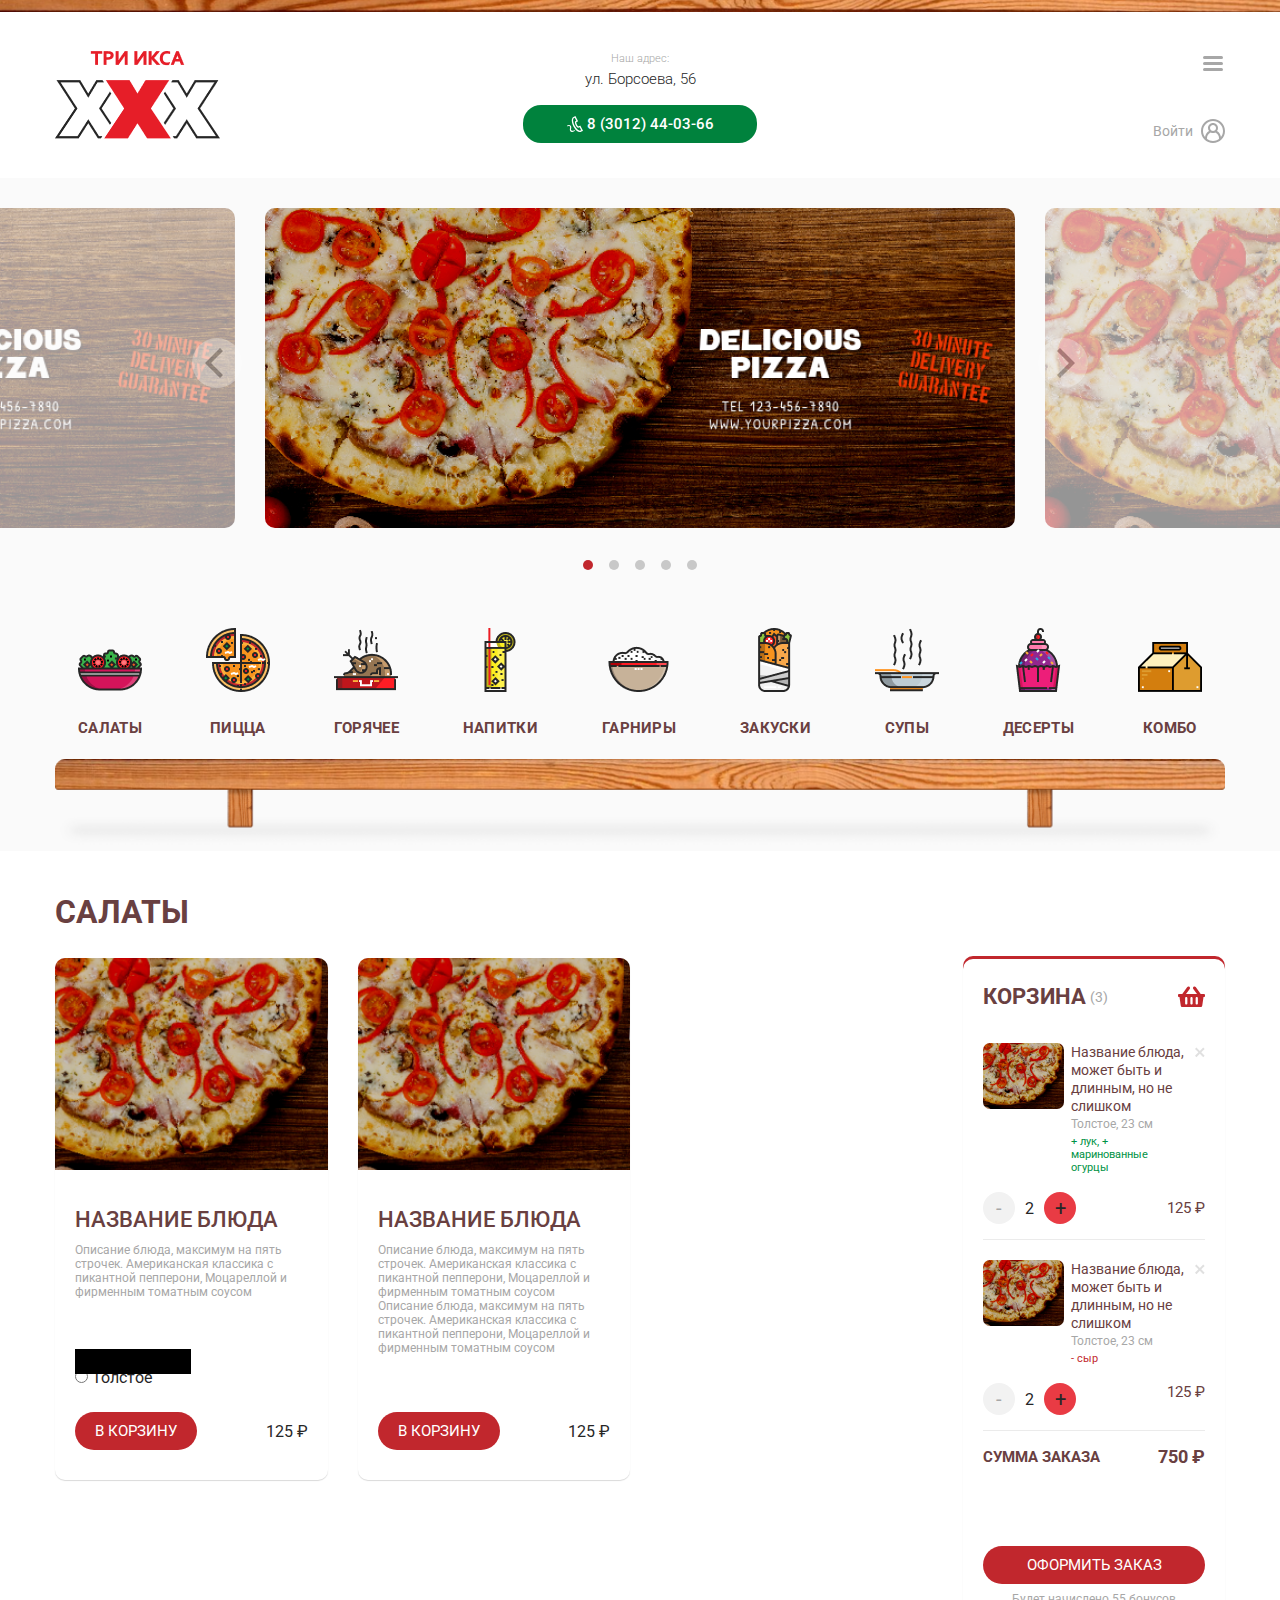
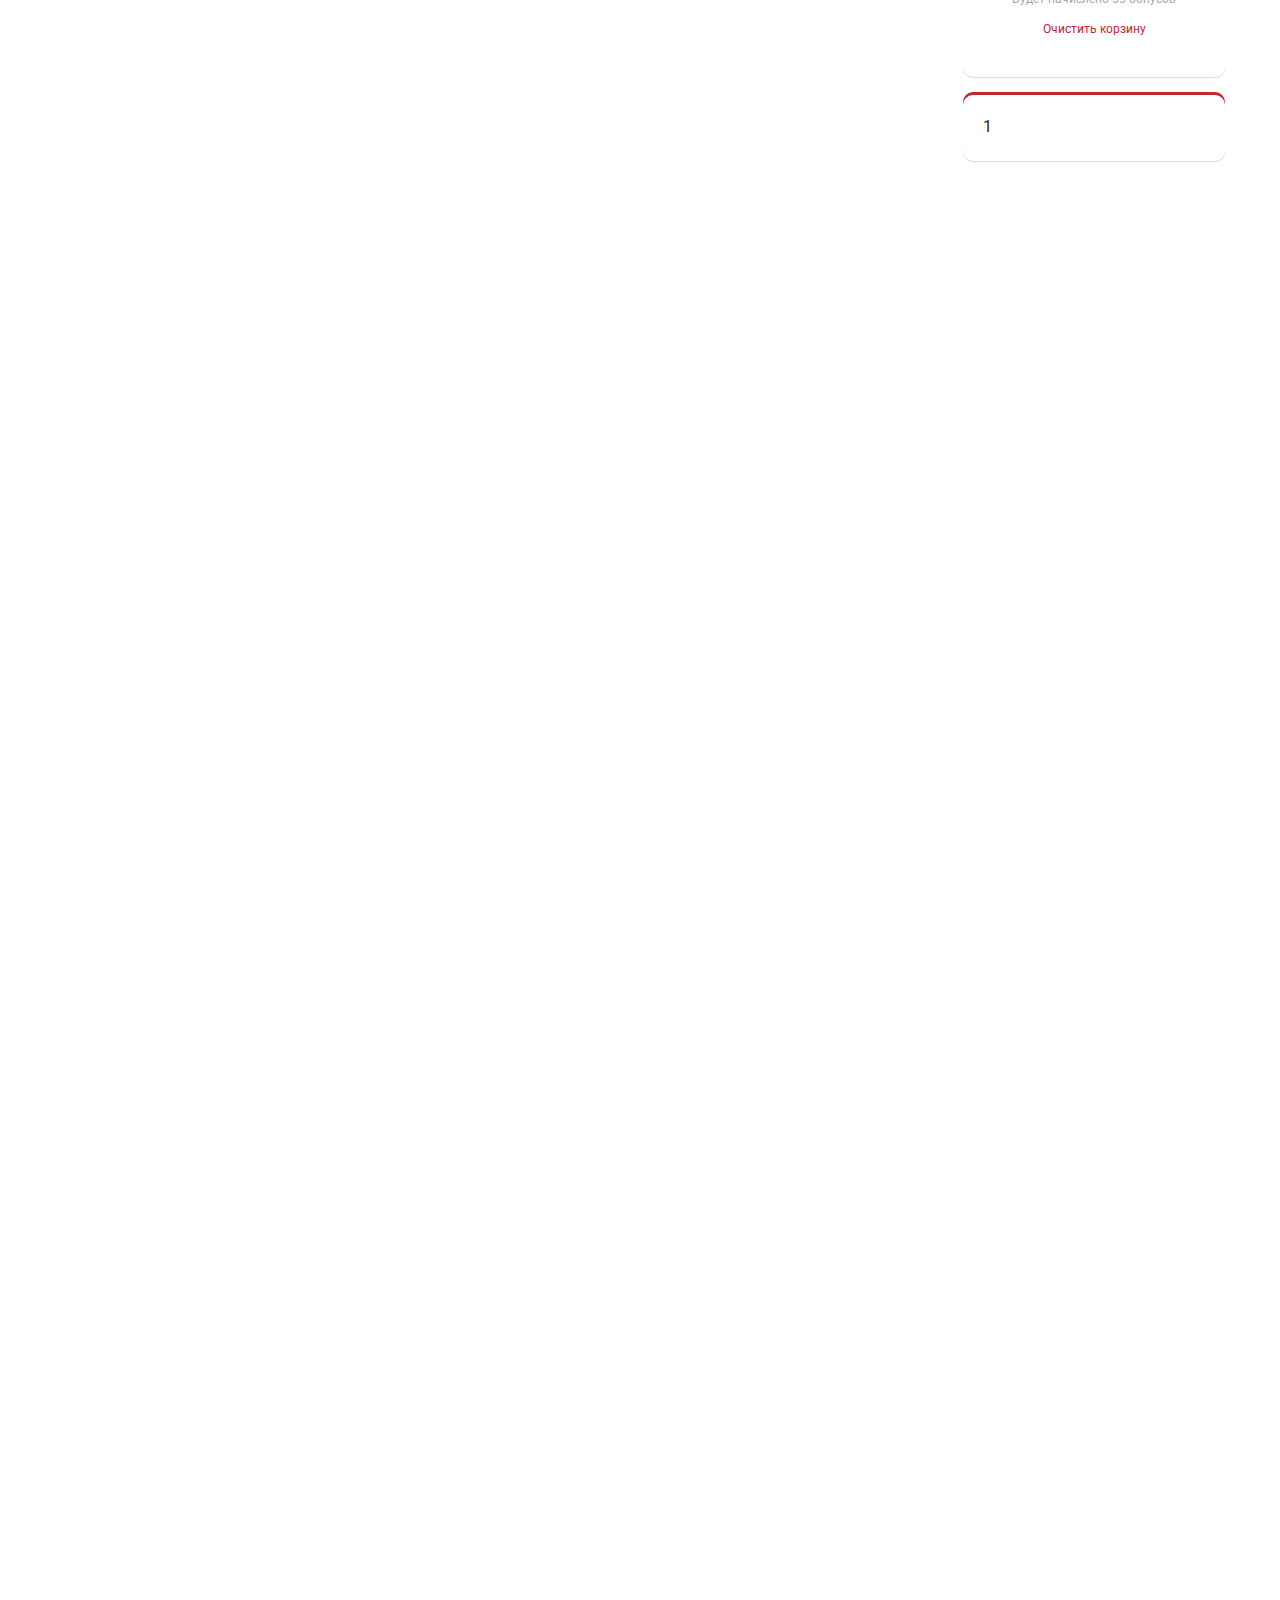
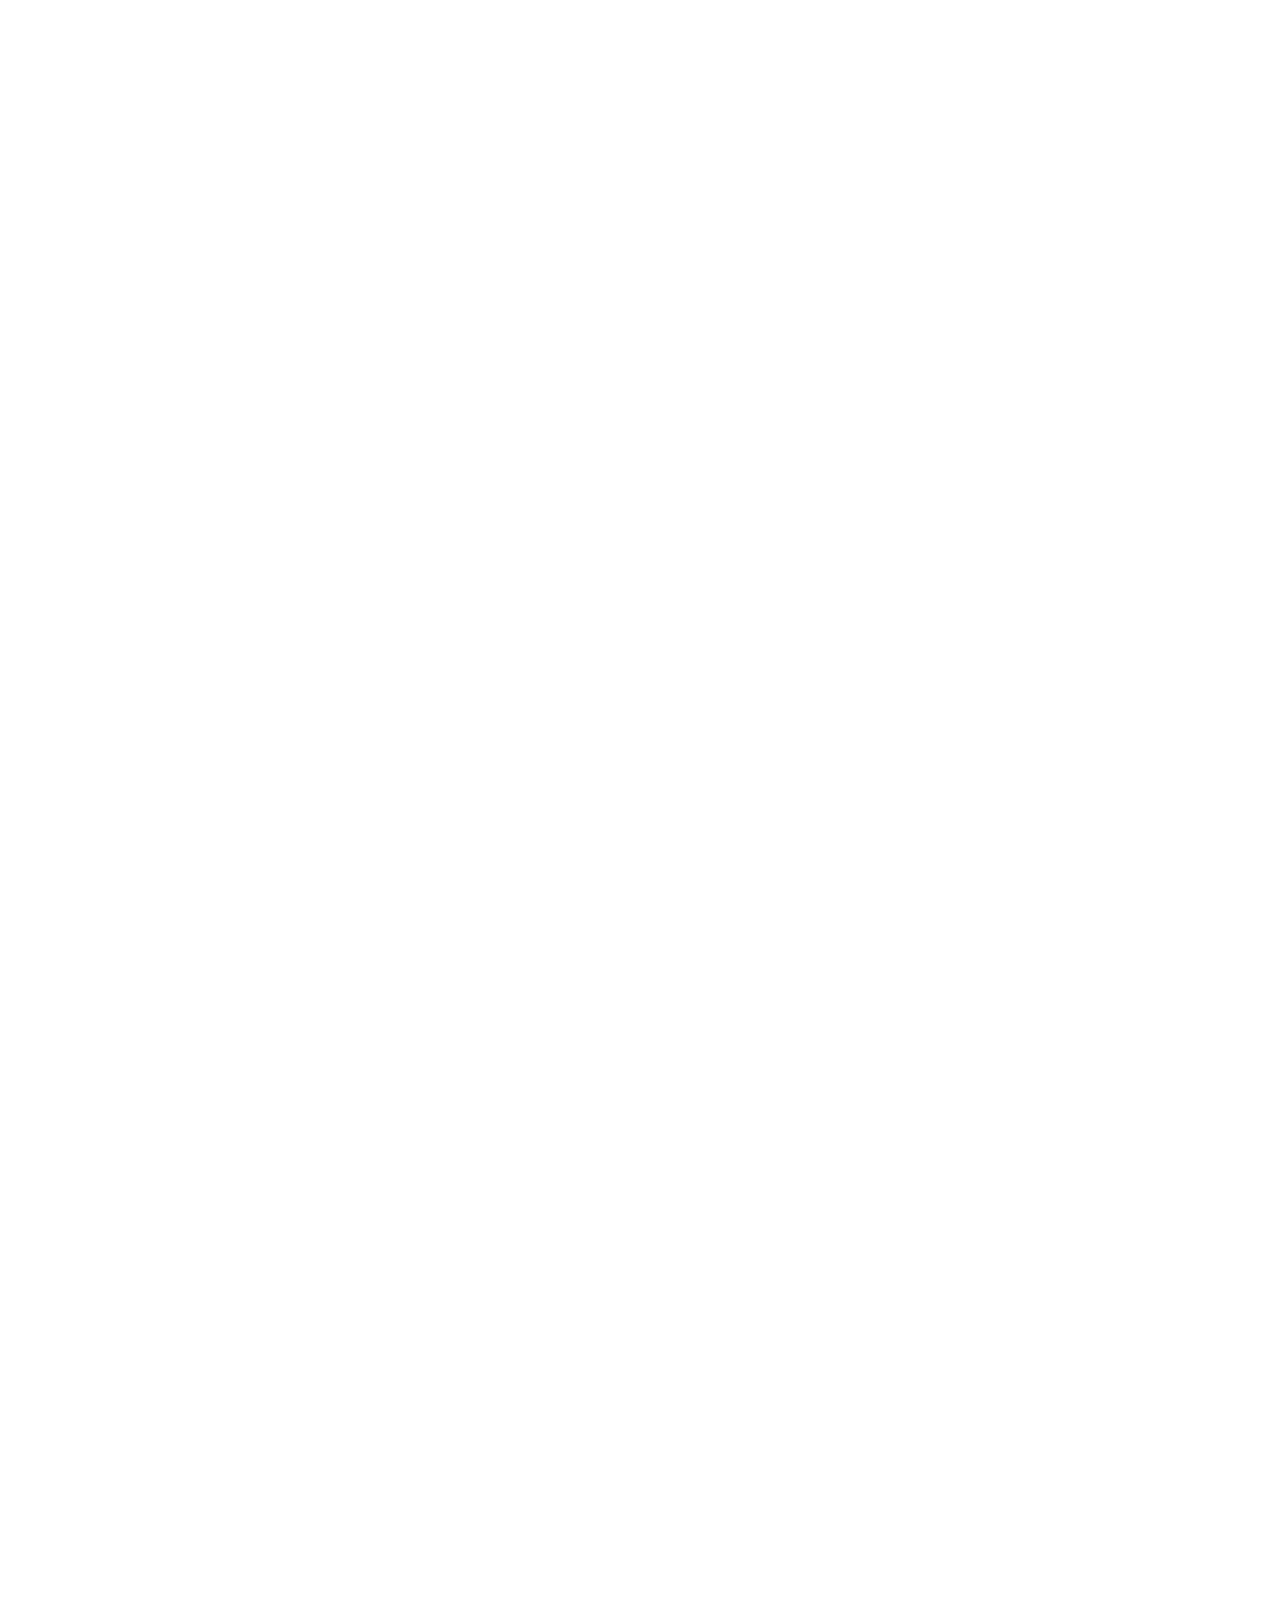
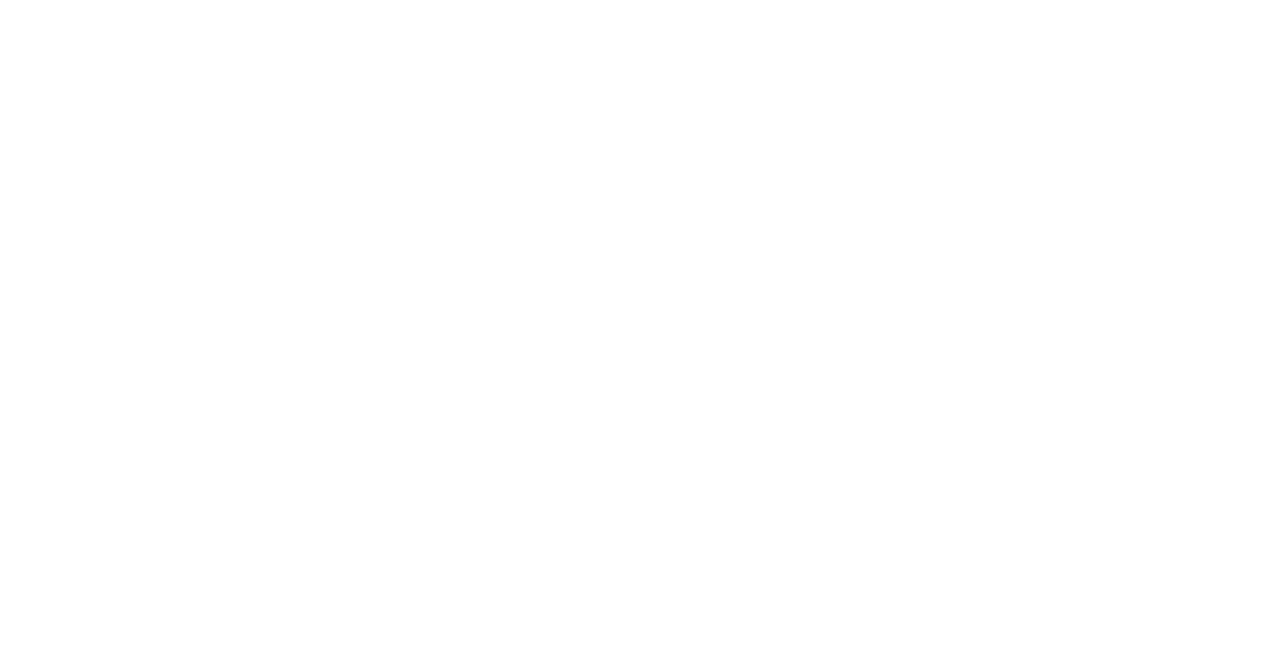
==== index.html @ 49bd7888 "init commit" ====
<!DOCTYPE html>
<html lang="en">

<head>
    <meta charset="UTF-8">
    <meta name="viewport" content="width=device-width, initial-scale=1.0">
    <link rel="stylesheet" href="/assets/styles/grid.css">
    <link rel="stylesheet" href="/assets/styles/flickity.css">
    <link rel="stylesheet" href="/assets/styles/main.css">
    <title>Три ХХХ</title>
</head>

<body>
    <header class="header">
        <img class="top-plank" src="/assets/images/top-plank.png" alt="">
        <div class="container">
            <div class="header-wrapper d-flex">
                <div class="header-logo">
                    <a href="#">
                        <picture class="logo-image-block">
                            <img src="/assets/images/tri-iksa.logo.png" alt="">
                        </picture>
                    </a>
                </div>
                <div class="header-info d-flex flex-column">
                    <div class="header-info_top d-flex flex-column align-items-center">
                        <span>Наш адрес:</span>
                        <span>ул. Борсоева, 56</span>
                    </div>
                    <a href="#" class="header-info_btn mt-3">
                        <img class="mr-1" src="/assets/icons/phone.svg" alt="">
                        <span>8 (3012) 44-03-66</span>
                    </a>
                </div>
                <div class="header-actions d-flex">
                    <span class="header-menu d-flex">
                        <img src="/assets/icons/Menu.svg" alt="">
                    </span>
                    <a class="header-login d-flex align-items-center" href="#">
                        <span class="login-name mr-2">Войти</span>
                        <img class="login-icon" src="/assets/icons/Union.svg" alt="">
                    </a>
                </div>
            </div>
        </div>
    </header>
    <main>
        <div class="banner">
            <div class="container-fluid p-0">
                <div class="carousel" data-flickity='{ "wrapAround": true }'>
                    <div class="carousel-cell">
                        <picture class="banner-block">
                            <img class="banner-img" src="/assets/images/pizza-banner.png" alt="">
                        </picture>
                    </div>
                    <div class="carousel-cell">
                        <picture class="banner-block">
                            <img class="banner-img" src="/assets/images/pizza-banner.png" alt="">
                        </picture>
                    </div>
                    <div class="carousel-cell">
                        <picture class="banner-block">
                            <img class="banner-img" src="/assets/images/pizza-banner.png" alt="">
                        </picture>
                    </div>
                    <div class="carousel-cell">
                        <picture class="banner-block">
                            <img class="banner-img" src="/assets/images/pizza-banner.png" alt="">
                        </picture>
                    </div>
                    <div class="carousel-cell">
                        <picture class="banner-block">
                            <img class="banner-img" src="/assets/images/pizza-banner.png" alt="">
                        </picture>
                    </div>
                </div>
            </div>
        </div>
        <div class="main-products-wrapper">
            <div class="categories">
                <div class="container">
                    <div class="categories-wrapper">
                        <a href="#" class="category-item">
                            <picture class="category-item-img-block">
                                <img src="/assets/icons/salad.png" alt="" class="categoty-img">
                            </picture>
                            <p class="category-title">
                                салаты
                            </p>
                        </a>
                        <a href="#" class="category-item">
                            <picture class="category-item-img-block">
                                <img src="/assets/icons/pizza.png" alt="" class="categoty-img">
                            </picture>
                            <p class="category-title">
                                пицца
                            </p>
                        </a>
                        <a href="#" class="category-item">
                            <picture class="category-item-img-block">
                                <img src="/assets/icons/hot.png" alt="" class="categoty-img">
                            </picture>
                            <p class="category-title">
                                горячее
                            </p>
                        </a>
                        <a href="#" class="category-item">
                            <picture class="category-item-img-block">
                                <img src="/assets/icons/lemonade.png" alt="" class="categoty-img">
                            </picture>
                            <p class="category-title">
                                напитки
                            </p>
                        </a>
                        <a href="#" class="category-item">
                            <picture class="category-item-img-block">
                                <img src="/assets/icons/garnir.png" alt="" class="categoty-img">
                            </picture>
                            <p class="category-title">
                                гарниры
                            </p>
                        </a>
                        <a href="#" class="category-item">
                            <picture class="category-item-img-block">
                                <img src="/assets/icons/zakus.png" alt="" class="categoty-img">
                            </picture>
                            <p class="category-title">
                                закуски
                            </p>
                        </a>
                        <a href="#" class="category-item">
                            <picture class="category-item-img-block">
                                <img src="/assets/icons/soup.png" alt="" class="categoty-img">
                            </picture>
                            <p class="category-title">
                                супы
                            </p>
                        </a>
                        <a href="#" class="category-item">
                            <picture class="category-item-img-block">
                                <img src="/assets/icons/dessert.png" alt="" class="categoty-img">
                            </picture>
                            <p class="category-title">
                                десерты
                            </p>
                        </a>
                        <a href="#" class="category-item">
                            <picture class="category-item-img-block">
                                <img src="/assets/icons/combo.png" alt="" class="categoty-img">
                            </picture>
                            <p class="category-title">
                                комбо
                            </p>
                        </a>
                    </div>
                    <img class="categories-table" src="/assets/images/table.png" alt="">
                </div>
            </div>
            <div class="products-cart-wrapper">
                <div class="container grid">
                    <div class="products-section">
                        <p class="section-title">
                            Салаты
                        </p>
                        <div class="products-wrapper">
                            <div class="product-card">
                                <picture class="product-card_img_block">
                                    <img class="product-card_image" src="/assets/images/pizza-card.png" alt="">
                                </picture>
                                <div class="product-card_body">
                                    <div>
                                        <div class="product-card_title">
                                            <p class="section-title">Название блюда</p>
                                        </div>
                                        <div class="product-card_description">
                                            <p>Описание блюда, максимум на пять строчек. Американская классика с
                                                пикантной пепперони, Моцареллой и фирменным томатным соусом</p>
                                        </div>
                                    </div>
                                    <div class="product-card_options_block">
                                        <div class="product-card_option">
                                            <div class="product-card_option_group_map">
                                                <div class="product-card_option_group">
                                                    <input type="radio" name="slideItem" id="slide-item-1"
                                                        class="slide-toggle" checked />
                                                    <label for="slide-item-1"><span>Тонкое</span></label>
                                                </div>
                                                <div class="product-card_option_group">
                                                    <input type="radio" name="slideItem" id="slide-item-2"
                                                        class="slide-toggle" />
                                                    <label for="slide-item-2"><span>Толстое</span></label>
                                                </div>
                                                <div class="product-card_option_slider">
                                                    <div class="product-card_bar"></div>
                                                </div>
                                            </div>
                                        </div>
                                    </div>
                                    <div class="product-card_bottom d-flex justify-content-between align-items-center">
                                        <a class="product-card_add_to_cart btn btn-primary" href="#">В корзину</a>
                                        <span class="price">125 ₽</span>
                                    </div>
                                </div>
                            </div>
                            <div class="product-card">
                                <picture class="product-card_img_block">
                                    <img class="product-card_image" src="/assets/images/pizza-card.png" alt="">
                                </picture>
                                <div class="product-card_body">
                                    <div>
                                        <div class="product-card_title">
                                            <p class="section-title">Название блюда</p>
                                        </div>
                                        <div class="product-card_description">
                                            <p>Описание блюда, максимум на пять строчек. Американская классика с
                                                пикантной пепперони, Моцареллой и фирменным томатным соусом
                                                Описание блюда, максимум на пять строчек. Американская классика с
                                                пикантной пепперони, Моцареллой и фирменным томатным соусом
                                            </p>
                                        </div>
                                    </div>
                                    <div class="product-card_options_block"></div>
                                    <div class="product-card_bottom d-flex justify-content-between align-items-center">
                                        <a class="product-card_add_to_cart btn btn-primary" href="#">В корзину</a>
                                        <span class="price">125 ₽</span>
                                    </div>
                                </div>
                            </div>
                        </div>
                    </div>
                    <aside class="cart">
                        <div class="cart-wrapper">
                            <details open>
                                <summary class="cart-wrapper_header">
                                    <p class="section-title">
                                        Корзина
                                    </p>
                                    <span class="cart-count ml-1">(3)</span>
                                </summary>
                                <div class="expand">
                                    <div class="cart-items">
                                        <div class="cart-item">
                                            <div class="cart-item_top d-flex">
                                                <picture class="cart-item_thumb">
                                                    <img src="/assets/images/pizza-card.png" alt="">
                                                </picture>
                                                <div class="cart-item_title">
                                                    <p>Название блюда, может быть и длинным, но не слишком</p>
                                                    <span>Толстое, 23 см</span>
                                                    <span class="add">
                                                        + лук, + маринованные огурцы
                                                    </span>
                                                </div>
                                                <a href="#" class="cart-item_delete">
                                                    <img src="/assets/icons/delete.svg" alt="">
                                                </a>
                                            </div>
                                            <div
                                                class="cart-item_bottom d-flex justify-content-between align-items-center">
                                                <div class="count-group d-flex align-items-center">
                                                    <button class="btn">-</button>
                                                    <span>2</span>
                                                    <button class="btn add">+</button>
                                                </div>
                                                <div class="value">125 ₽</div>
                                            </div>
                                        </div>
                                        <div class="cart-item">
                                            <div class="cart-item_top d-flex">
                                                <picture class="cart-item_thumb">
                                                    <img src="/assets/images/pizza-card.png" alt="">
                                                </picture>
                                                <div class="cart-item_title">
                                                    <p>Название блюда, может быть и длинным, но не слишком</p>
                                                    <span>Толстое, 23 см</span>
                                                    <span class="remove">
                                                        - сыр
                                                    </span>
                                                </div>
                                                <a href="#" class="cart-item_delete">
                                                    <img src="/assets/icons/delete.svg" alt="">
                                                </a>
                                            </div>
                                            <div class="cart-item_bottom d-flex justify-content-between">
                                                <div class="count-group d-flex align-items-center">
                                                    <button class="btn">-</button>
                                                    <span>2</span>
                                                    <button class="btn add">+</button>
                                                </div>
                                                <div class="value">125 ₽</div>
                                            </div>
                                        </div>
                                    </div>
                                    <div class="current-value d-flex justify-content-between">
                                        <span>Сумма заказа</span>
                                        <span>750 ₽</span>
                                    </div>
                                    <button class="btn btn-primary mt-5">
                                        оформить заказ
                                    </button>
                                    <p class="points mt-2">Будет начислено 55 бонусов</p>
                                    <a class="clear-cart mt-3" href="#">Очистить корзину</a>
                                </div>
                            </details>
                        </div>
                        <div class="cart-wrapper">
                            1
                        </div>
                    </aside>
                </div>
            </div>
        </div>
    </main>
    <footer></footer>

    <script src="/assets/js/flickity.js"></script>
    <script src="/assets/js/main.js"></script>
</body>

</html>
---- assets/styles/grid.css ----
html {
    box-sizing: border-box;
    -ms-overflow-style: scrollbar
}

*,
::after,
::before {
    box-sizing: inherit
}

.container {
    width: 100%;
    padding-right: 15px;
    padding-left: 15px;
    margin-right: auto;
    margin-left: auto
}

@media (min-width:576px) {
    .container {
        max-width: 540px
    }
}

@media (min-width:768px) {
    .container {
        max-width: 720px
    }
}

@media (min-width:992px) {
    .container {
        max-width: 960px
    }
}

@media (min-width:1201px) {
    .container {
        max-width: 1200px
    }
}

.container-fluid {
    width: 100%;
    padding-right: 15px;
    padding-left: 15px;
    margin-right: auto;
    margin-left: auto
}

.row {
    display: -ms-flexbox;
    display: flex;
    -ms-flex-wrap: wrap;
    flex-wrap: wrap;
    margin-right: -15px;
    margin-left: -15px
}

.no-gutters {
    margin-right: 0;
    margin-left: 0
}

.no-gutters>.col,
.no-gutters>[class*=col-] {
    padding-right: 0;
    padding-left: 0
}

.col,
.col-1,
.col-10,
.col-11,
.col-12,
.col-2,
.col-3,
.col-4,
.col-5,
.col-6,
.col-7,
.col-8,
.col-9,
.col-auto,
.col-lg,
.col-lg-1,
.col-lg-10,
.col-lg-11,
.col-lg-12,
.col-lg-2,
.col-lg-3,
.col-lg-4,
.col-lg-5,
.col-lg-6,
.col-lg-7,
.col-lg-8,
.col-lg-9,
.col-lg-auto,
.col-md,
.col-md-1,
.col-md-10,
.col-md-11,
.col-md-12,
.col-md-2,
.col-md-3,
.col-md-4,
.col-md-5,
.col-md-6,
.col-md-7,
.col-md-8,
.col-md-9,
.col-md-auto,
.col-sm,
.col-sm-1,
.col-sm-10,
.col-sm-11,
.col-sm-12,
.col-sm-2,
.col-sm-3,
.col-sm-4,
.col-sm-5,
.col-sm-6,
.col-sm-7,
.col-sm-8,
.col-sm-9,
.col-sm-auto,
.col-xl,
.col-xl-1,
.col-xl-10,
.col-xl-11,
.col-xl-12,
.col-xl-2,
.col-xl-3,
.col-xl-4,
.col-xl-5,
.col-xl-6,
.col-xl-7,
.col-xl-8,
.col-xl-9,
.col-xl-auto {
    position: relative;
    width: 100%;
    padding-right: 15px;
    padding-left: 15px
}

.col {
    -ms-flex-preferred-size: 0;
    flex-basis: 0;
    -ms-flex-positive: 1;
    flex-grow: 1;
    max-width: 100%
}

.col-auto {
    -ms-flex: 0 0 auto;
    flex: 0 0 auto;
    width: auto;
    max-width: 100%
}

.col-1 {
    -ms-flex: 0 0 8.333333%;
    flex: 0 0 8.333333%;
    max-width: 8.333333%
}

.col-2 {
    -ms-flex: 0 0 16.666667%;
    flex: 0 0 16.666667%;
    max-width: 16.666667%
}

.col-3 {
    -ms-flex: 0 0 25%;
    flex: 0 0 25%;
    max-width: 25%
}

.col-4 {
    -ms-flex: 0 0 33.333333%;
    flex: 0 0 33.333333%;
    max-width: 33.333333%
}

.col-5 {
    -ms-flex: 0 0 41.666667%;
    flex: 0 0 41.666667%;
    max-width: 41.666667%
}

.col-6 {
    -ms-flex: 0 0 50%;
    flex: 0 0 50%;
    max-width: 50%
}

.col-7 {
    -ms-flex: 0 0 58.333333%;
    flex: 0 0 58.333333%;
    max-width: 58.333333%
}

.col-8 {
    -ms-flex: 0 0 66.666667%;
    flex: 0 0 66.666667%;
    max-width: 66.666667%
}

.col-9 {
    -ms-flex: 0 0 75%;
    flex: 0 0 75%;
    max-width: 75%
}

.col-10 {
    -ms-flex: 0 0 83.333333%;
    flex: 0 0 83.333333%;
    max-width: 83.333333%
}

.col-11 {
    -ms-flex: 0 0 91.666667%;
    flex: 0 0 91.666667%;
    max-width: 91.666667%
}

.col-12 {
    -ms-flex: 0 0 100%;
    flex: 0 0 100%;
    max-width: 100%
}

@media (min-width:576px) {
    .col-sm {
        -ms-flex-preferred-size: 0;
        flex-basis: 0;
        -ms-flex-positive: 1;
        flex-grow: 1;
        max-width: 100%
    }

    .col-sm-auto {
        -ms-flex: 0 0 auto;
        flex: 0 0 auto;
        width: auto;
        max-width: 100%
    }

    .col-sm-1 {
        -ms-flex: 0 0 8.333333%;
        flex: 0 0 8.333333%;
        max-width: 8.333333%
    }

    .col-sm-2 {
        -ms-flex: 0 0 16.666667%;
        flex: 0 0 16.666667%;
        max-width: 16.666667%
    }

    .col-sm-3 {
        -ms-flex: 0 0 25%;
        flex: 0 0 25%;
        max-width: 25%
    }

    .col-sm-4 {
        -ms-flex: 0 0 33.333333%;
        flex: 0 0 33.333333%;
        max-width: 33.333333%
    }

    .col-sm-5 {
        -ms-flex: 0 0 41.666667%;
        flex: 0 0 41.666667%;
        max-width: 41.666667%
    }

    .col-sm-6 {
        -ms-flex: 0 0 50%;
        flex: 0 0 50%;
        max-width: 50%
    }

    .col-sm-7 {
        -ms-flex: 0 0 58.333333%;
        flex: 0 0 58.333333%;
        max-width: 58.333333%
    }

    .col-sm-8 {
        -ms-flex: 0 0 66.666667%;
        flex: 0 0 66.666667%;
        max-width: 66.666667%
    }

    .col-sm-9 {
        -ms-flex: 0 0 75%;
        flex: 0 0 75%;
        max-width: 75%
    }

    .col-sm-10 {
        -ms-flex: 0 0 83.333333%;
        flex: 0 0 83.333333%;
        max-width: 83.333333%
    }

    .col-sm-11 {
        -ms-flex: 0 0 91.666667%;
        flex: 0 0 91.666667%;
        max-width: 91.666667%
    }

    .col-sm-12 {
        -ms-flex: 0 0 100%;
        flex: 0 0 100%;
        max-width: 100%
    }
}

@media (min-width:768px) {
    .col-md {
        -ms-flex-preferred-size: 0;
        flex-basis: 0;
        -ms-flex-positive: 1;
        flex-grow: 1;
        max-width: 100%
    }

    .col-md-auto {
        -ms-flex: 0 0 auto;
        flex: 0 0 auto;
        width: auto;
        max-width: 100%
    }

    .col-md-1 {
        -ms-flex: 0 0 8.333333%;
        flex: 0 0 8.333333%;
        max-width: 8.333333%
    }

    .col-md-2 {
        -ms-flex: 0 0 16.666667%;
        flex: 0 0 16.666667%;
        max-width: 16.666667%
    }

    .col-md-3 {
        -ms-flex: 0 0 25%;
        flex: 0 0 25%;
        max-width: 25%
    }

    .col-md-4 {
        -ms-flex: 0 0 33.333333%;
        flex: 0 0 33.333333%;
        max-width: 33.333333%
    }

    .col-md-5 {
        -ms-flex: 0 0 41.666667%;
        flex: 0 0 41.666667%;
        max-width: 41.666667%
    }

    .col-md-6 {
        -ms-flex: 0 0 50%;
        flex: 0 0 50%;
        max-width: 50%
    }

    .col-md-7 {
        -ms-flex: 0 0 58.333333%;
        flex: 0 0 58.333333%;
        max-width: 58.333333%
    }

    .col-md-8 {
        -ms-flex: 0 0 66.666667%;
        flex: 0 0 66.666667%;
        max-width: 66.666667%
    }

    .col-md-9 {
        -ms-flex: 0 0 75%;
        flex: 0 0 75%;
        max-width: 75%
    }

    .col-md-10 {
        -ms-flex: 0 0 83.333333%;
        flex: 0 0 83.333333%;
        max-width: 83.333333%
    }

    .col-md-11 {
        -ms-flex: 0 0 91.666667%;
        flex: 0 0 91.666667%;
        max-width: 91.666667%
    }

    .col-md-12 {
        -ms-flex: 0 0 100%;
        flex: 0 0 100%;
        max-width: 100%
    }
}

@media (min-width:992px) {
    .col-lg {
        -ms-flex-preferred-size: 0;
        flex-basis: 0;
        -ms-flex-positive: 1;
        flex-grow: 1;
        max-width: 100%
    }

    .col-lg-auto {
        -ms-flex: 0 0 auto;
        flex: 0 0 auto;
        width: auto;
        max-width: 100%
    }

    .col-lg-1 {
        -ms-flex: 0 0 8.333333%;
        flex: 0 0 8.333333%;
        max-width: 8.333333%
    }

    .col-lg-2 {
        -ms-flex: 0 0 16.666667%;
        flex: 0 0 16.666667%;
        max-width: 16.666667%
    }

    .col-lg-3 {
        -ms-flex: 0 0 25%;
        flex: 0 0 25%;
        max-width: 25%
    }

    .col-lg-4 {
        -ms-flex: 0 0 33.333333%;
        flex: 0 0 33.333333%;
        max-width: 33.333333%
    }

    .col-lg-5 {
        -ms-flex: 0 0 41.666667%;
        flex: 0 0 41.666667%;
        max-width: 41.666667%
    }

    .col-lg-6 {
        -ms-flex: 0 0 50%;
        flex: 0 0 50%;
        max-width: 50%
    }

    .col-lg-7 {
        -ms-flex: 0 0 58.333333%;
        flex: 0 0 58.333333%;
        max-width: 58.333333%
    }

    .col-lg-8 {
        -ms-flex: 0 0 66.666667%;
        flex: 0 0 66.666667%;
        max-width: 66.666667%
    }

    .col-lg-9 {
        -ms-flex: 0 0 75%;
        flex: 0 0 75%;
        max-width: 75%
    }

    .col-lg-10 {
        -ms-flex: 0 0 83.333333%;
        flex: 0 0 83.333333%;
        max-width: 83.333333%
    }

    .col-lg-11 {
        -ms-flex: 0 0 91.666667%;
        flex: 0 0 91.666667%;
        max-width: 91.666667%
    }

    .col-lg-12 {
        -ms-flex: 0 0 100%;
        flex: 0 0 100%;
        max-width: 100%
    }
}

@media (min-width:1200px) {
    .col-xl {
        -ms-flex-preferred-size: 0;
        flex-basis: 0;
        -ms-flex-positive: 1;
        flex-grow: 1;
        max-width: 100%
    }

    .col-xl-auto {
        -ms-flex: 0 0 auto;
        flex: 0 0 auto;
        width: auto;
        max-width: 100%
    }

    .col-xl-1 {
        -ms-flex: 0 0 8.333333%;
        flex: 0 0 8.333333%;
        max-width: 8.333333%
    }

    .col-xl-2 {
        -ms-flex: 0 0 16.666667%;
        flex: 0 0 16.666667%;
        max-width: 16.666667%
    }

    .col-xl-3 {
        -ms-flex: 0 0 25%;
        flex: 0 0 25%;
        max-width: 25%
    }

    .col-xl-4 {
        -ms-flex: 0 0 33.333333%;
        flex: 0 0 33.333333%;
        max-width: 33.333333%
    }

    .col-xl-5 {
        -ms-flex: 0 0 41.666667%;
        flex: 0 0 41.666667%;
        max-width: 41.666667%
    }

    .col-xl-6 {
        -ms-flex: 0 0 50%;
        flex: 0 0 50%;
        max-width: 50%
    }

    .col-xl-7 {
        -ms-flex: 0 0 58.333333%;
        flex: 0 0 58.333333%;
        max-width: 58.333333%
    }

    .col-xl-8 {
        -ms-flex: 0 0 66.666667%;
        flex: 0 0 66.666667%;
        max-width: 66.666667%
    }

    .col-xl-9 {
        -ms-flex: 0 0 75%;
        flex: 0 0 75%;
        max-width: 75%
    }

    .col-xl-10 {
        -ms-flex: 0 0 83.333333%;
        flex: 0 0 83.333333%;
        max-width: 83.333333%
    }

    .col-xl-11 {
        -ms-flex: 0 0 91.666667%;
        flex: 0 0 91.666667%;
        max-width: 91.666667%
    }

    .col-xl-12 {
        -ms-flex: 0 0 100%;
        flex: 0 0 100%;
        max-width: 100%
    }
}

.d-none {
    display: none !important
}

.d-inline {
    display: inline !important
}

.d-inline-block {
    display: inline-block !important
}

.d-block {
    display: block !important
}

.d-table {
    display: table !important
}

.d-table-row {
    display: table-row !important
}

.d-table-cell {
    display: table-cell !important
}

.d-flex {
    display: -ms-flexbox !important;
    display: flex !important
}

.d-inline-flex {
    display: -ms-inline-flexbox !important;
    display: inline-flex !important
}

@media (min-width:576px) {
    .d-sm-none {
        display: none !important
    }

    .d-sm-inline {
        display: inline !important
    }

    .d-sm-inline-block {
        display: inline-block !important
    }

    .d-sm-block {
        display: block !important
    }

    .d-sm-table {
        display: table !important
    }

    .d-sm-table-row {
        display: table-row !important
    }

    .d-sm-table-cell {
        display: table-cell !important
    }

    .d-sm-flex {
        display: -ms-flexbox !important;
        display: flex !important
    }

    .d-sm-inline-flex {
        display: -ms-inline-flexbox !important;
        display: inline-flex !important
    }
}

@media (min-width:768px) {
    .d-md-none {
        display: none !important
    }

    .d-md-inline {
        display: inline !important
    }

    .d-md-inline-block {
        display: inline-block !important
    }

    .d-md-block {
        display: block !important
    }

    .d-md-table {
        display: table !important
    }

    .d-md-table-row {
        display: table-row !important
    }

    .d-md-table-cell {
        display: table-cell !important
    }

    .d-md-flex {
        display: -ms-flexbox !important;
        display: flex !important
    }

    .d-md-inline-flex {
        display: -ms-inline-flexbox !important;
        display: inline-flex !important
    }
}

@media (min-width:992px) {
    .d-lg-none {
        display: none !important
    }

    .d-lg-inline {
        display: inline !important
    }

    .d-lg-inline-block {
        display: inline-block !important
    }

    .d-lg-block {
        display: block !important
    }

    .d-lg-table {
        display: table !important
    }

    .d-lg-table-row {
        display: table-row !important
    }

    .d-lg-table-cell {
        display: table-cell !important
    }

    .d-lg-flex {
        display: -ms-flexbox !important;
        display: flex !important
    }

    .d-lg-inline-flex {
        display: -ms-inline-flexbox !important;
        display: inline-flex !important
    }
}

@media (min-width:1200px) {
    .d-xl-none {
        display: none !important
    }

    .d-xl-inline {
        display: inline !important
    }

    .d-xl-inline-block {
        display: inline-block !important
    }

    .d-xl-block {
        display: block !important
    }

    .d-xl-table {
        display: table !important
    }

    .d-xl-table-row {
        display: table-row !important
    }

    .d-xl-table-cell {
        display: table-cell !important
    }

    .d-xl-flex {
        display: -ms-flexbox !important;
        display: flex !important
    }

    .d-xl-inline-flex {
        display: -ms-inline-flexbox !important;
        display: inline-flex !important
    }
}

@media print {
    .d-print-none {
        display: none !important
    }

    .d-print-inline {
        display: inline !important
    }

    .d-print-inline-block {
        display: inline-block !important
    }

    .d-print-block {
        display: block !important
    }

    .d-print-table {
        display: table !important
    }

    .d-print-table-row {
        display: table-row !important
    }

    .d-print-table-cell {
        display: table-cell !important
    }

    .d-print-flex {
        display: -ms-flexbox !important;
        display: flex !important
    }

    .d-print-inline-flex {
        display: -ms-inline-flexbox !important;
        display: inline-flex !important
    }
}

.flex-row {
    -ms-flex-direction: row !important;
    flex-direction: row !important
}

.flex-column {
    -ms-flex-direction: column !important;
    flex-direction: column !important
}

.flex-row-reverse {
    -ms-flex-direction: row-reverse !important;
    flex-direction: row-reverse !important
}

.flex-column-reverse {
    -ms-flex-direction: column-reverse !important;
    flex-direction: column-reverse !important
}

.flex-wrap {
    -ms-flex-wrap: wrap !important;
    flex-wrap: wrap !important
}

.flex-nowrap {
    -ms-flex-wrap: nowrap !important;
    flex-wrap: nowrap !important
}

.flex-wrap-reverse {
    -ms-flex-wrap: wrap-reverse !important;
    flex-wrap: wrap-reverse !important
}

.flex-fill {
    -ms-flex: 1 1 auto !important;
    flex: 1 1 auto !important
}

.flex-grow-0 {
    -ms-flex-positive: 0 !important;
    flex-grow: 0 !important
}

.flex-grow-1 {
    -ms-flex-positive: 1 !important;
    flex-grow: 1 !important
}

.flex-shrink-0 {
    -ms-flex-negative: 0 !important;
    flex-shrink: 0 !important
}

.flex-shrink-1 {
    -ms-flex-negative: 1 !important;
    flex-shrink: 1 !important
}

.justify-content-start {
    -ms-flex-pack: start !important;
    justify-content: flex-start !important
}

.justify-content-end {
    -ms-flex-pack: end !important;
    justify-content: flex-end !important
}

.justify-content-center {
    -ms-flex-pack: center !important;
    justify-content: center !important
}

.justify-content-between {
    -ms-flex-pack: justify !important;
    justify-content: space-between !important
}

.justify-content-around {
    -ms-flex-pack: distribute !important;
    justify-content: space-around !important
}

.align-items-start {
    -ms-flex-align: start !important;
    align-items: flex-start !important
}

.align-items-end {
    -ms-flex-align: end !important;
    align-items: flex-end !important
}

.align-items-center {
    -ms-flex-align: center !important;
    align-items: center !important
}

.align-items-baseline {
    -ms-flex-align: baseline !important;
    align-items: baseline !important
}

.align-items-stretch {
    -ms-flex-align: stretch !important;
    align-items: stretch !important
}

.align-content-start {
    -ms-flex-line-pack: start !important;
    align-content: flex-start !important
}

.align-content-end {
    -ms-flex-line-pack: end !important;
    align-content: flex-end !important
}

.align-content-center {
    -ms-flex-line-pack: center !important;
    align-content: center !important
}

.align-content-between {
    -ms-flex-line-pack: justify !important;
    align-content: space-between !important
}

.align-content-around {
    -ms-flex-line-pack: distribute !important;
    align-content: space-around !important
}

.align-content-stretch {
    -ms-flex-line-pack: stretch !important;
    align-content: stretch !important
}

.align-self-auto {
    -ms-flex-item-align: auto !important;
    align-self: auto !important
}

.align-self-start {
    -ms-flex-item-align: start !important;
    align-self: flex-start !important
}

.align-self-end {
    -ms-flex-item-align: end !important;
    align-self: flex-end !important
}

.align-self-center {
    -ms-flex-item-align: center !important;
    align-self: center !important
}

.align-self-baseline {
    -ms-flex-item-align: baseline !important;
    align-self: baseline !important
}

.align-self-stretch {
    -ms-flex-item-align: stretch !important;
    align-self: stretch !important
}

@media (min-width:576px) {
    .flex-sm-row {
        -ms-flex-direction: row !important;
        flex-direction: row !important
    }

    .flex-sm-column {
        -ms-flex-direction: column !important;
        flex-direction: column !important
    }

    .flex-sm-row-reverse {
        -ms-flex-direction: row-reverse !important;
        flex-direction: row-reverse !important
    }

    .flex-sm-column-reverse {
        -ms-flex-direction: column-reverse !important;
        flex-direction: column-reverse !important
    }

    .flex-sm-wrap {
        -ms-flex-wrap: wrap !important;
        flex-wrap: wrap !important
    }

    .flex-sm-nowrap {
        -ms-flex-wrap: nowrap !important;
        flex-wrap: nowrap !important
    }

    .flex-sm-wrap-reverse {
        -ms-flex-wrap: wrap-reverse !important;
        flex-wrap: wrap-reverse !important
    }

    .flex-sm-fill {
        -ms-flex: 1 1 auto !important;
        flex: 1 1 auto !important
    }

    .flex-sm-grow-0 {
        -ms-flex-positive: 0 !important;
        flex-grow: 0 !important
    }

    .flex-sm-grow-1 {
        -ms-flex-positive: 1 !important;
        flex-grow: 1 !important
    }

    .flex-sm-shrink-0 {
        -ms-flex-negative: 0 !important;
        flex-shrink: 0 !important
    }

    .flex-sm-shrink-1 {
        -ms-flex-negative: 1 !important;
        flex-shrink: 1 !important
    }

    .justify-content-sm-start {
        -ms-flex-pack: start !important;
        justify-content: flex-start !important
    }

    .justify-content-sm-end {
        -ms-flex-pack: end !important;
        justify-content: flex-end !important
    }

    .justify-content-sm-center {
        -ms-flex-pack: center !important;
        justify-content: center !important
    }

    .justify-content-sm-between {
        -ms-flex-pack: justify !important;
        justify-content: space-between !important
    }

    .justify-content-sm-around {
        -ms-flex-pack: distribute !important;
        justify-content: space-around !important
    }

    .align-items-sm-start {
        -ms-flex-align: start !important;
        align-items: flex-start !important
    }

    .align-items-sm-end {
        -ms-flex-align: end !important;
        align-items: flex-end !important
    }

    .align-items-sm-center {
        -ms-flex-align: center !important;
        align-items: center !important
    }

    .align-items-sm-baseline {
        -ms-flex-align: baseline !important;
        align-items: baseline !important
    }

    .align-items-sm-stretch {
        -ms-flex-align: stretch !important;
        align-items: stretch !important
    }

    .align-content-sm-start {
        -ms-flex-line-pack: start !important;
        align-content: flex-start !important
    }

    .align-content-sm-end {
        -ms-flex-line-pack: end !important;
        align-content: flex-end !important
    }

    .align-content-sm-center {
        -ms-flex-line-pack: center !important;
        align-content: center !important
    }

    .align-content-sm-between {
        -ms-flex-line-pack: justify !important;
        align-content: space-between !important
    }

    .align-content-sm-around {
        -ms-flex-line-pack: distribute !important;
        align-content: space-around !important
    }

    .align-content-sm-stretch {
        -ms-flex-line-pack: stretch !important;
        align-content: stretch !important
    }

    .align-self-sm-auto {
        -ms-flex-item-align: auto !important;
        align-self: auto !important
    }

    .align-self-sm-start {
        -ms-flex-item-align: start !important;
        align-self: flex-start !important
    }

    .align-self-sm-end {
        -ms-flex-item-align: end !important;
        align-self: flex-end !important
    }

    .align-self-sm-center {
        -ms-flex-item-align: center !important;
        align-self: center !important
    }

    .align-self-sm-baseline {
        -ms-flex-item-align: baseline !important;
        align-self: baseline !important
    }

    .align-self-sm-stretch {
        -ms-flex-item-align: stretch !important;
        align-self: stretch !important
    }
}

@media (min-width:768px) {
    .flex-md-row {
        -ms-flex-direction: row !important;
        flex-direction: row !important
    }

    .flex-md-column {
        -ms-flex-direction: column !important;
        flex-direction: column !important
    }

    .flex-md-row-reverse {
        -ms-flex-direction: row-reverse !important;
        flex-direction: row-reverse !important
    }

    .flex-md-column-reverse {
        -ms-flex-direction: column-reverse !important;
        flex-direction: column-reverse !important
    }

    .flex-md-wrap {
        -ms-flex-wrap: wrap !important;
        flex-wrap: wrap !important
    }

    .flex-md-nowrap {
        -ms-flex-wrap: nowrap !important;
        flex-wrap: nowrap !important
    }

    .flex-md-wrap-reverse {
        -ms-flex-wrap: wrap-reverse !important;
        flex-wrap: wrap-reverse !important
    }

    .flex-md-fill {
        -ms-flex: 1 1 auto !important;
        flex: 1 1 auto !important
    }

    .flex-md-grow-0 {
        -ms-flex-positive: 0 !important;
        flex-grow: 0 !important
    }

    .flex-md-grow-1 {
        -ms-flex-positive: 1 !important;
        flex-grow: 1 !important
    }

    .flex-md-shrink-0 {
        -ms-flex-negative: 0 !important;
        flex-shrink: 0 !important
    }

    .flex-md-shrink-1 {
        -ms-flex-negative: 1 !important;
        flex-shrink: 1 !important
    }

    .justify-content-md-start {
        -ms-flex-pack: start !important;
        justify-content: flex-start !important
    }

    .justify-content-md-end {
        -ms-flex-pack: end !important;
        justify-content: flex-end !important
    }

    .justify-content-md-center {
        -ms-flex-pack: center !important;
        justify-content: center !important
    }

    .justify-content-md-between {
        -ms-flex-pack: justify !important;
        justify-content: space-between !important
    }

    .justify-content-md-around {
        -ms-flex-pack: distribute !important;
        justify-content: space-around !important
    }

    .align-items-md-start {
        -ms-flex-align: start !important;
        align-items: flex-start !important
    }

    .align-items-md-end {
        -ms-flex-align: end !important;
        align-items: flex-end !important
    }

    .align-items-md-center {
        -ms-flex-align: center !important;
        align-items: center !important
    }

    .align-items-md-baseline {
        -ms-flex-align: baseline !important;
        align-items: baseline !important
    }

    .align-items-md-stretch {
        -ms-flex-align: stretch !important;
        align-items: stretch !important
    }

    .align-content-md-start {
        -ms-flex-line-pack: start !important;
        align-content: flex-start !important
    }

    .align-content-md-end {
        -ms-flex-line-pack: end !important;
        align-content: flex-end !important
    }

    .align-content-md-center {
        -ms-flex-line-pack: center !important;
        align-content: center !important
    }

    .align-content-md-between {
        -ms-flex-line-pack: justify !important;
        align-content: space-between !important
    }

    .align-content-md-around {
        -ms-flex-line-pack: distribute !important;
        align-content: space-around !important
    }

    .align-content-md-stretch {
        -ms-flex-line-pack: stretch !important;
        align-content: stretch !important
    }

    .align-self-md-auto {
        -ms-flex-item-align: auto !important;
        align-self: auto !important
    }

    .align-self-md-start {
        -ms-flex-item-align: start !important;
        align-self: flex-start !important
    }

    .align-self-md-end {
        -ms-flex-item-align: end !important;
        align-self: flex-end !important
    }

    .align-self-md-center {
        -ms-flex-item-align: center !important;
        align-self: center !important
    }

    .align-self-md-baseline {
        -ms-flex-item-align: baseline !important;
        align-self: baseline !important
    }

    .align-self-md-stretch {
        -ms-flex-item-align: stretch !important;
        align-self: stretch !important
    }
}

@media (min-width:992px) {
    .flex-lg-row {
        -ms-flex-direction: row !important;
        flex-direction: row !important
    }

    .flex-lg-column {
        -ms-flex-direction: column !important;
        flex-direction: column !important
    }

    .flex-lg-row-reverse {
        -ms-flex-direction: row-reverse !important;
        flex-direction: row-reverse !important
    }

    .flex-lg-column-reverse {
        -ms-flex-direction: column-reverse !important;
        flex-direction: column-reverse !important
    }

    .flex-lg-wrap {
        -ms-flex-wrap: wrap !important;
        flex-wrap: wrap !important
    }

    .flex-lg-nowrap {
        -ms-flex-wrap: nowrap !important;
        flex-wrap: nowrap !important
    }

    .flex-lg-wrap-reverse {
        -ms-flex-wrap: wrap-reverse !important;
        flex-wrap: wrap-reverse !important
    }

    .flex-lg-fill {
        -ms-flex: 1 1 auto !important;
        flex: 1 1 auto !important
    }

    .flex-lg-grow-0 {
        -ms-flex-positive: 0 !important;
        flex-grow: 0 !important
    }

    .flex-lg-grow-1 {
        -ms-flex-positive: 1 !important;
        flex-grow: 1 !important
    }

    .flex-lg-shrink-0 {
        -ms-flex-negative: 0 !important;
        flex-shrink: 0 !important
    }

    .flex-lg-shrink-1 {
        -ms-flex-negative: 1 !important;
        flex-shrink: 1 !important
    }

    .justify-content-lg-start {
        -ms-flex-pack: start !important;
        justify-content: flex-start !important
    }

    .justify-content-lg-end {
        -ms-flex-pack: end !important;
        justify-content: flex-end !important
    }

    .justify-content-lg-center {
        -ms-flex-pack: center !important;
        justify-content: center !important
    }

    .justify-content-lg-between {
        -ms-flex-pack: justify !important;
        justify-content: space-between !important
    }

    .justify-content-lg-around {
        -ms-flex-pack: distribute !important;
        justify-content: space-around !important
    }

    .align-items-lg-start {
        -ms-flex-align: start !important;
        align-items: flex-start !important
    }

    .align-items-lg-end {
        -ms-flex-align: end !important;
        align-items: flex-end !important
    }

    .align-items-lg-center {
        -ms-flex-align: center !important;
        align-items: center !important
    }

    .align-items-lg-baseline {
        -ms-flex-align: baseline !important;
        align-items: baseline !important
    }

    .align-items-lg-stretch {
        -ms-flex-align: stretch !important;
        align-items: stretch !important
    }

    .align-content-lg-start {
        -ms-flex-line-pack: start !important;
        align-content: flex-start !important
    }

    .align-content-lg-end {
        -ms-flex-line-pack: end !important;
        align-content: flex-end !important
    }

    .align-content-lg-center {
        -ms-flex-line-pack: center !important;
        align-content: center !important
    }

    .align-content-lg-between {
        -ms-flex-line-pack: justify !important;
        align-content: space-between !important
    }

    .align-content-lg-around {
        -ms-flex-line-pack: distribute !important;
        align-content: space-around !important
    }

    .align-content-lg-stretch {
        -ms-flex-line-pack: stretch !important;
        align-content: stretch !important
    }

    .align-self-lg-auto {
        -ms-flex-item-align: auto !important;
        align-self: auto !important
    }

    .align-self-lg-start {
        -ms-flex-item-align: start !important;
        align-self: flex-start !important
    }

    .align-self-lg-end {
        -ms-flex-item-align: end !important;
        align-self: flex-end !important
    }

    .align-self-lg-center {
        -ms-flex-item-align: center !important;
        align-self: center !important
    }

    .align-self-lg-baseline {
        -ms-flex-item-align: baseline !important;
        align-self: baseline !important
    }

    .align-self-lg-stretch {
        -ms-flex-item-align: stretch !important;
        align-self: stretch !important
    }
}

@media (min-width:1200px) {
    .flex-xl-row {
        -ms-flex-direction: row !important;
        flex-direction: row !important
    }

    .flex-xl-column {
        -ms-flex-direction: column !important;
        flex-direction: column !important
    }

    .flex-xl-row-reverse {
        -ms-flex-direction: row-reverse !important;
        flex-direction: row-reverse !important
    }

    .flex-xl-column-reverse {
        -ms-flex-direction: column-reverse !important;
        flex-direction: column-reverse !important
    }

    .flex-xl-wrap {
        -ms-flex-wrap: wrap !important;
        flex-wrap: wrap !important
    }

    .flex-xl-nowrap {
        -ms-flex-wrap: nowrap !important;
        flex-wrap: nowrap !important
    }

    .flex-xl-wrap-reverse {
        -ms-flex-wrap: wrap-reverse !important;
        flex-wrap: wrap-reverse !important
    }

    .flex-xl-fill {
        -ms-flex: 1 1 auto !important;
        flex: 1 1 auto !important
    }

    .flex-xl-grow-0 {
        -ms-flex-positive: 0 !important;
        flex-grow: 0 !important
    }

    .flex-xl-grow-1 {
        -ms-flex-positive: 1 !important;
        flex-grow: 1 !important
    }

    .flex-xl-shrink-0 {
        -ms-flex-negative: 0 !important;
        flex-shrink: 0 !important
    }

    .flex-xl-shrink-1 {
        -ms-flex-negative: 1 !important;
        flex-shrink: 1 !important
    }

    .justify-content-xl-start {
        -ms-flex-pack: start !important;
        justify-content: flex-start !important
    }

    .justify-content-xl-end {
        -ms-flex-pack: end !important;
        justify-content: flex-end !important
    }

    .justify-content-xl-center {
        -ms-flex-pack: center !important;
        justify-content: center !important
    }

    .justify-content-xl-between {
        -ms-flex-pack: justify !important;
        justify-content: space-between !important
    }

    .justify-content-xl-around {
        -ms-flex-pack: distribute !important;
        justify-content: space-around !important
    }

    .align-items-xl-start {
        -ms-flex-align: start !important;
        align-items: flex-start !important
    }

    .align-items-xl-end {
        -ms-flex-align: end !important;
        align-items: flex-end !important
    }

    .align-items-xl-center {
        -ms-flex-align: center !important;
        align-items: center !important
    }

    .align-items-xl-baseline {
        -ms-flex-align: baseline !important;
        align-items: baseline !important
    }

    .align-items-xl-stretch {
        -ms-flex-align: stretch !important;
        align-items: stretch !important
    }

    .align-content-xl-start {
        -ms-flex-line-pack: start !important;
        align-content: flex-start !important
    }

    .align-content-xl-end {
        -ms-flex-line-pack: end !important;
        align-content: flex-end !important
    }

    .align-content-xl-center {
        -ms-flex-line-pack: center !important;
        align-content: center !important
    }

    .align-content-xl-between {
        -ms-flex-line-pack: justify !important;
        align-content: space-between !important
    }

    .align-content-xl-around {
        -ms-flex-line-pack: distribute !important;
        align-content: space-around !important
    }

    .align-content-xl-stretch {
        -ms-flex-line-pack: stretch !important;
        align-content: stretch !important
    }

    .align-self-xl-auto {
        -ms-flex-item-align: auto !important;
        align-self: auto !important
    }

    .align-self-xl-start {
        -ms-flex-item-align: start !important;
        align-self: flex-start !important
    }

    .align-self-xl-end {
        -ms-flex-item-align: end !important;
        align-self: flex-end !important
    }

    .align-self-xl-center {
        -ms-flex-item-align: center !important;
        align-self: center !important
    }

    .align-self-xl-baseline {
        -ms-flex-item-align: baseline !important;
        align-self: baseline !important
    }

    .align-self-xl-stretch {
        -ms-flex-item-align: stretch !important;
        align-self: stretch !important
    }
}

.m-0 {
    margin: 0 !important
}

.mt-0,
.my-0 {
    margin-top: 0 !important
}

.mr-0,
.mx-0 {
    margin-right: 0 !important
}

.mb-0,
.my-0 {
    margin-bottom: 0 !important
}

.ml-0,
.mx-0 {
    margin-left: 0 !important
}

.m-1 {
    margin: .25rem !important
}

.mt-1,
.my-1 {
    margin-top: .25rem !important
}

.mr-1,
.mx-1 {
    margin-right: .25rem !important
}

.mb-1,
.my-1 {
    margin-bottom: .25rem !important
}

.ml-1,
.mx-1 {
    margin-left: .25rem !important
}

.m-2 {
    margin: .5rem !important
}

.mt-2,
.my-2 {
    margin-top: .5rem !important
}

.mr-2,
.mx-2 {
    margin-right: .5rem !important
}

.mb-2,
.my-2 {
    margin-bottom: .5rem !important
}

.ml-2,
.mx-2 {
    margin-left: .5rem !important
}

.m-3 {
    margin: 1rem !important
}

.mt-3,
.my-3 {
    margin-top: 1rem !important
}

.mr-3,
.mx-3 {
    margin-right: 1rem !important
}

.mb-3,
.my-3 {
    margin-bottom: 1rem !important
}

.ml-3,
.mx-3 {
    margin-left: 1rem !important
}

.m-4 {
    margin: 1.5rem !important
}

.mt-4,
.my-4 {
    margin-top: 1.5rem !important
}

.mr-4,
.mx-4 {
    margin-right: 1.5rem !important
}

.mb-4,
.my-4 {
    margin-bottom: 1.5rem !important
}

.ml-4,
.mx-4 {
    margin-left: 1.5rem !important
}

.m-5 {
    margin: 3rem !important
}

.mt-5,
.my-5 {
    margin-top: 3rem !important
}

.mr-5,
.mx-5 {
    margin-right: 3rem !important
}

.mb-5,
.my-5 {
    margin-bottom: 3rem !important
}

.ml-5,
.mx-5 {
    margin-left: 3rem !important
}

.p-0 {
    padding: 0 !important
}

.pt-0,
.py-0 {
    padding-top: 0 !important
}

.pr-0,
.px-0 {
    padding-right: 0 !important
}

.pb-0,
.py-0 {
    padding-bottom: 0 !important
}

.pl-0,
.px-0 {
    padding-left: 0 !important
}

.p-1 {
    padding: .25rem !important
}

.pt-1,
.py-1 {
    padding-top: .25rem !important
}

.pr-1,
.px-1 {
    padding-right: .25rem !important
}

.pb-1,
.py-1 {
    padding-bottom: .25rem !important
}

.pl-1,
.px-1 {
    padding-left: .25rem !important
}

.p-2 {
    padding: .5rem !important
}

.pt-2,
.py-2 {
    padding-top: .5rem !important
}

.pr-2,
.px-2 {
    padding-right: .5rem !important
}

.pb-2,
.py-2 {
    padding-bottom: .5rem !important
}

.pl-2,
.px-2 {
    padding-left: .5rem !important
}

.p-3 {
    padding: 1rem !important
}

.pt-3,
.py-3 {
    padding-top: 1rem !important
}

.pr-3,
.px-3 {
    padding-right: 1rem !important
}

.pb-3,
.py-3 {
    padding-bottom: 1rem !important
}

.pl-3,
.px-3 {
    padding-left: 1rem !important
}

.p-4 {
    padding: 1.5rem !important
}

.pt-4,
.py-4 {
    padding-top: 1.5rem !important
}

.pr-4,
.px-4 {
    padding-right: 1.5rem !important
}

.pb-4,
.py-4 {
    padding-bottom: 1.5rem !important
}

.pl-4,
.px-4 {
    padding-left: 1.5rem !important
}

.p-5 {
    padding: 3rem !important
}

.pt-5,
.py-5 {
    padding-top: 3rem !important
}

.pr-5,
.px-5 {
    padding-right: 3rem !important
}

.pb-5,
.py-5 {
    padding-bottom: 3rem !important
}

.pl-5,
.px-5 {
    padding-left: 3rem !important
}

.m-n1 {
    margin: -.25rem !important
}

.mt-n1,
.my-n1 {
    margin-top: -.25rem !important
}

.mr-n1,
.mx-n1 {
    margin-right: -.25rem !important
}

.mb-n1,
.my-n1 {
    margin-bottom: -.25rem !important
}

.ml-n1,
.mx-n1 {
    margin-left: -.25rem !important
}

.m-n2 {
    margin: -.5rem !important
}

.mt-n2,
.my-n2 {
    margin-top: -.5rem !important
}

.mr-n2,
.mx-n2 {
    margin-right: -.5rem !important
}

.mb-n2,
.my-n2 {
    margin-bottom: -.5rem !important
}

.ml-n2,
.mx-n2 {
    margin-left: -.5rem !important
}

.m-n3 {
    margin: -1rem !important
}

.mt-n3,
.my-n3 {
    margin-top: -1rem !important
}

.mr-n3,
.mx-n3 {
    margin-right: -1rem !important
}

.mb-n3,
.my-n3 {
    margin-bottom: -1rem !important
}

.ml-n3,
.mx-n3 {
    margin-left: -1rem !important
}

.m-n4 {
    margin: -1.5rem !important
}

.mt-n4,
.my-n4 {
    margin-top: -1.5rem !important
}

.mr-n4,
.mx-n4 {
    margin-right: -1.5rem !important
}

.mb-n4,
.my-n4 {
    margin-bottom: -1.5rem !important
}

.ml-n4,
.mx-n4 {
    margin-left: -1.5rem !important
}

.m-n5 {
    margin: -3rem !important
}

.mt-n5,
.my-n5 {
    margin-top: -3rem !important
}

.mr-n5,
.mx-n5 {
    margin-right: -3rem !important
}

.mb-n5,
.my-n5 {
    margin-bottom: -3rem !important
}

.ml-n5,
.mx-n5 {
    margin-left: -3rem !important
}

.m-auto {
    margin: auto !important
}

.mt-auto,
.my-auto {
    margin-top: auto !important
}

.mr-auto,
.mx-auto {
    margin-right: auto !important
}

.mb-auto,
.my-auto {
    margin-bottom: auto !important
}

.ml-auto,
.mx-auto {
    margin-left: auto !important
}
---- assets/styles/main.css ----
@import url("https://fonts.googleapis.com/css2?family=Roboto:wght@300;400;500;700&display=swap");
* {
  padding: 0;
  margin: 0;
  font-family: 'Roboto', sans-serif;
}

html {
  scroll-behavior: smooth;
  overflow-x: hidden;
}

body {
  min-height: 400vh;
  color: #262626;
}

.top-plank {
  width: 100%;
}

@media screen and (max-width: 768px) {
  .top-plank {
    height: 24px;
    -o-object-fit: cover;
       object-fit: cover;
  }
}

@media screen and (max-width: 576px) {
  .top-plank {
    height: 18px;
  }
}

.section-title {
  font-weight: bold;
  font-size: 32px;
  line-height: 32px;
  text-transform: uppercase;
  color: #694041;
  padding: 45px 0 30px;
}

details {
  max-width: 100%;
  position: relative;
}

details > :last-child {
  margin-bottom: 1rem;
}

details::before {
  width: 100%;
  height: 100%;
  content: '';
  position: absolute;
  top: 0;
  left: 0;
  pointer-events: none;
  -webkit-transition: opacity .2s;
  transition: opacity .2s;
  z-index: -1;
}

details[open]::before {
  opacity: .6;
}

summary {
  display: block;
  position: relative;
  cursor: pointer;
  outline: none;
  display: -webkit-box;
  display: -ms-flexbox;
  display: flex;
  -webkit-box-align: center;
      -ms-flex-align: center;
          align-items: center;
}

summary .section-title {
  font-size: 22px;
  padding: 0;
}

summary .cart-count {
  font-size: 14px;
  line-height: 18px;
  color: #A7A7A7;
}

summary::after {
  content: '';
  background-image: url("/assets/icons/cart-icon-red.svg");
  width: 27px;
  height: 21px;
  position: absolute;
  top: 5px;
  right: 0;
}

summary::-webkit-details-marker {
  display: none;
}

.sticky {
  position: -webkit-sticky;
  position: sticky;
  top: 5px;
}

@media screen and (max-width: 768px) {
  .sticky {
    position: relative;
  }
}

.btn {
  background: none;
  border: none;
  cursor: pointer;
  text-decoration: none;
}

.btn-primary {
  padding: 10px 20px;
  background: #C1272D;
  -webkit-transition: .2s all;
  transition: .2s all;
  border-radius: 50px;
  color: #FFFFFF;
  text-transform: uppercase;
  font-size: 15px;
}

.btn-primary:hover {
  background: #C0161C;
}

.header {
  margin-top: -3px;
  position: relative;
}

.header-wrapper {
  padding: 35px 0;
  -webkit-box-pack: justify;
      -ms-flex-pack: justify;
          justify-content: space-between;
}

@media screen and (max-width: 990px) {
  .header-wrapper {
    -webkit-box-orient: vertical;
    -webkit-box-direction: normal;
        -ms-flex-direction: column;
            flex-direction: column;
    -webkit-box-align: center;
        -ms-flex-align: center;
            align-items: center;
  }
}

@media screen and (max-width: 576px) {
  .header-wrapper {
    -webkit-box-orient: horizontal;
    -webkit-box-direction: normal;
        -ms-flex-direction: row;
            flex-direction: row;
    -webkit-box-align: center;
        -ms-flex-align: center;
            align-items: center;
  }
}

.header-wrapper .header-logo {
  -webkit-box-flex: 2;
      -ms-flex: 2;
          flex: 2;
}

@media screen and (max-width: 576px) {
  .header-wrapper .header-logo .logo-image-block img {
    width: 80px;
  }
}

.header-wrapper .header-info {
  -webkit-box-flex: 1;
      -ms-flex: 1;
          flex: 1;
  width: 190px;
}

@media screen and (max-width: 576px) {
  .header-wrapper .header-info .header-info_top span {
    display: none;
  }
}

.header-wrapper .header-info .header-info_top span:nth-child(1) {
  color: #A7A7A7;
  font-weight: 300;
  font-size: 11px;
  line-height: 16px;
}

.header-wrapper .header-info .header-info_top span:nth-child(2) {
  font-weight: 300;
  font-size: 15px;
  line-height: 19px;
  margin-top: 3px;
}

.header-wrapper .header-info .header-info_btn {
  padding: 10px 20px;
  text-decoration: none;
  color: #FFFFFF;
  font-size: 15px;
  font-weight: 500;
  border-radius: 18px;
  -webkit-box-pack: center;
      -ms-flex-pack: center;
          justify-content: center;
  background-color: #00823D;
  display: -webkit-box;
  display: -ms-flexbox;
  display: flex;
  -webkit-transition: all .2s;
  transition: all .2s;
}

@media screen and (max-width: 576px) {
  .header-wrapper .header-info .header-info_btn {
    position: absolute;
    bottom: -450px;
    left: 50%;
    -webkit-transform: translateX(-50%);
            transform: translateX(-50%);
    z-index: 2;
  }
}

@media screen and (max-width: 375px) {
  .header-wrapper .header-info .header-info_btn {
    font-size: 13px;
    padding: 10px 12px;
  }
}

.header-wrapper .header-info .header-info_btn:hover {
  background-color: #009245;
}

.header-wrapper .header-actions {
  -webkit-box-flex: 2;
      -ms-flex: 2;
          flex: 2;
  -webkit-box-orient: vertical;
  -webkit-box-direction: normal;
      -ms-flex-direction: column;
          flex-direction: column;
  -webkit-box-align: end;
      -ms-flex-align: end;
          align-items: flex-end;
  -webkit-box-pack: justify;
      -ms-flex-pack: justify;
          justify-content: space-between;
}

@media screen and (max-width: 990px) {
  .header-wrapper .header-actions {
    -webkit-box-orient: horizontal;
    -webkit-box-direction: reverse;
        -ms-flex-direction: row-reverse;
            flex-direction: row-reverse;
    -webkit-box-pack: start;
        -ms-flex-pack: start;
            justify-content: flex-start;
    margin-top: 20px;
  }
}

@media screen and (max-width: 576px) {
  .header-wrapper .header-actions {
    margin-top: 10px;
  }
}

.header-wrapper .header-actions .header-menu {
  cursor: pointer;
}

.header-wrapper .header-actions .header-login {
  color: #A7A7A7;
  text-decoration: none;
  font-size: 14px;
  line-height: 18px;
  -webkit-transition: .2s all;
  transition: .2s all;
}

@media screen and (max-width: 990px) {
  .header-wrapper .header-actions .header-login {
    margin: 0 30px 0 0;
  }
}

@media screen and (max-width: 576px) {
  .header-wrapper .header-actions .header-login span {
    display: none;
  }
}

.header-wrapper .header-actions .header-login:hover {
  opacity: .7;
}

.banner {
  position: relative;
}

.banner .carousel {
  background: #FAFAFA;
  padding: 30px 0 70px;
}

.banner .carousel .carousel-cell {
  width: 750px;
  height: 320px;
  margin-right: 30px;
  border-radius: 5px;
  opacity: .4;
}

@media screen and (max-width: 768px) {
  .banner .carousel .carousel-cell {
    width: 100%;
  }
}

.banner .carousel .carousel-cell .banner-block {
  width: 100%;
  height: 100%;
}

.banner .carousel .carousel-cell .banner-block .banner-img {
  width: 100%;
  height: auto;
  -o-object-fit: cover;
     object-fit: cover;
  border-radius: 10px;
}

@media screen and (max-width: 768px) {
  .banner .carousel .carousel-cell .banner-block .banner-img {
    height: 320px;
  }
}

.banner .carousel .is-selected {
  opacity: 1;
}

.banner .carousel .flickity-prev-next-button {
  -webkit-transform: translateY(-100%);
          transform: translateY(-100%);
  background-color: #FFFFFF;
  width: 50px;
  height: 50px;
  opacity: .3;
}

@media screen and (max-width: 768px) {
  .banner .carousel .flickity-prev-next-button {
    display: none;
  }
}

.banner .carousel .flickity-prev-next-button:hover {
  opacity: 1;
}

.banner .carousel .next {
  right: 15%;
}

@media screen and (max-width: 990px) {
  .banner .carousel .next {
    right: 5%;
  }
}

.banner .carousel .previous {
  left: 15%;
}

@media screen and (max-width: 990px) {
  .banner .carousel .previous {
    left: 5%;
  }
}

.banner .carousel .flickity-page-dots {
  bottom: 25px;
}

@media screen and (max-width: 576px) {
  .banner .carousel .flickity-page-dots {
    bottom: 35px;
  }
}

.banner .carousel .flickity-page-dots .is-selected {
  background: #C1272D;
}

.categories {
  position: relative;
  background: #FAFAFA;
}

@media screen and (max-width: 768px) {
  .categories {
    display: none;
  }
}

.categories .categories-table {
  width: 100%;
  margin-top: 15px;
}

.categories .categories-wrapper {
  display: -webkit-box;
  display: -ms-flexbox;
  display: flex;
  -webkit-box-pack: justify;
      -ms-flex-pack: justify;
          justify-content: space-between;
  -ms-flex-wrap: wrap;
      flex-wrap: wrap;
}

.categories .categories-wrapper .category-item {
  padding: 30px 23px 5px;
  text-decoration: none;
  display: -webkit-box;
  display: -ms-flexbox;
  display: flex;
  -webkit-box-orient: vertical;
  -webkit-box-direction: normal;
      -ms-flex-direction: column;
          flex-direction: column;
  -webkit-box-align: center;
      -ms-flex-align: center;
          align-items: center;
}

@media screen and (max-width: 1200px) {
  .categories .categories-wrapper .category-item {
    min-width: 20%;
  }
}

.categories .categories-wrapper .category-title {
  font-weight: bold;
  font-size: 15px;
  line-height: 22px;
  text-align: center;
  letter-spacing: 0.02em;
  margin-top: 21px;
  text-decoration: none;
  color: #694041;
  text-transform: uppercase;
}

.products-cart-wrapper {
  position: relative;
}

.products-cart-wrapper .grid {
  display: -ms-grid;
  display: grid;
  -ms-grid-columns: 1fr 262px;
      grid-template-columns: 1fr 262px;
  gap: 30px;
}

@media screen and (max-width: 768px) {
  .products-cart-wrapper .grid {
    -ms-grid-columns: 1fr;
        grid-template-columns: 1fr;
  }
}

.products-cart-wrapper .grid .products-section {
  position: relative;
}

.products-cart-wrapper .grid .cart {
  position: relative;
  margin-top: 105px;
  height: 500vh;
}

.products-cart-wrapper .grid .cart .cart-wrapper {
  background: #FFFFFF;
  -webkit-box-shadow: 0px 1px 1px rgba(0, 0, 0, 0.15), inset 0px 3px 0px #C1272D;
          box-shadow: 0px 1px 1px rgba(0, 0, 0, 0.15), inset 0px 3px 0px #C1272D;
  border-radius: 10px;
  padding: 25px 20px;
  margin-bottom: 15px;
}

.products-cart-wrapper .grid .cart .cart-wrapper .expand {
  margin-top: 25px;
  display: -webkit-box;
  display: -ms-flexbox;
  display: flex;
  -webkit-box-orient: vertical;
  -webkit-box-direction: normal;
      -ms-flex-direction: column;
          flex-direction: column;
}

.products-cart-wrapper .grid .cart .cart-wrapper .expand .points {
  font-size: 12px;
  color: #A7A7A7;
  text-align: center;
}

.products-cart-wrapper .grid .cart .cart-wrapper .expand .clear-cart {
  color: #C1272D;
  font-size: 12px;
  text-decoration: none;
  text-align: center;
}

.products-cart-wrapper .grid .cart .cart-wrapper .expand .current-value {
  margin-bottom: 30px;
}

.products-cart-wrapper .grid .cart .cart-wrapper .expand .current-value span {
  font-size: 15px;
  line-height: 22px;
  text-transform: uppercase;
  font-weight: bold;
  color: #694041;
}

.products-cart-wrapper .grid .cart .cart-wrapper .expand .current-value span:nth-child(2) {
  font-size: 18px;
}

.products-cart-wrapper .grid .cart .cart-wrapper .expand .cart-item {
  padding: 5px 0 15px;
  border-bottom: 1px solid #EBEBEB;
  margin-bottom: 15px;
}

.products-cart-wrapper .grid .cart .cart-wrapper .expand .cart-item_bottom {
  margin-top: 1rem;
}

.products-cart-wrapper .grid .cart .cart-wrapper .expand .cart-item_bottom span {
  margin: 0 10px;
}

.products-cart-wrapper .grid .cart .cart-wrapper .expand .cart-item_bottom .value {
  font-size: 15px;
  color: #694041;
}

.products-cart-wrapper .grid .cart .cart-wrapper .expand .cart-item_bottom .btn {
  padding: 4px;
  background: #F2F2F2;
  border-radius: 50px;
  color: #A7A7A7;
  font-size: 20px;
  width: 24px;
  height: 24px;
  text-align: center;
  -webkit-transition: .2s all;
  transition: .2s all;
  display: -webkit-box;
  display: -ms-flexbox;
  display: flex;
  -webkit-box-pack: center;
      -ms-flex-pack: center;
          justify-content: center;
  outline-color: transparent;
}

.products-cart-wrapper .grid .cart .cart-wrapper .expand .cart-item_bottom .btn.add {
  background: #e61e28de;
  color: #262626;
}

.products-cart-wrapper .grid .cart .cart-wrapper .expand .cart-item_bottom .btn:hover {
  opacity: .7;
}

.products-cart-wrapper .grid .cart .cart-wrapper .expand .cart-item_thumb img {
  width: 100%;
  border-radius: 7px;
}

.products-cart-wrapper .grid .cart .cart-wrapper .expand .cart-item_title {
  display: -webkit-box;
  display: -ms-flexbox;
  display: flex;
  -webkit-box-orient: vertical;
  -webkit-box-direction: normal;
      -ms-flex-direction: column;
          flex-direction: column;
  margin: 0 7px;
}

.products-cart-wrapper .grid .cart .cart-wrapper .expand .cart-item_title p {
  font-size: 14px;
  line-height: 18px;
  color: #694041;
}

.products-cart-wrapper .grid .cart .cart-wrapper .expand .cart-item_title span {
  font-size: 12px;
  color: #A7A7A7;
  margin: 2px 0;
}

.products-cart-wrapper .grid .cart .cart-wrapper .expand .cart-item_title span.add {
  color: #009245;
  font-size: 11px;
}

.products-cart-wrapper .grid .cart .cart-wrapper .expand .cart-item_title span.remove {
  font-size: 11px;
  color: #C1272D;
}

.products-wrapper {
  position: relative;
  display: -ms-grid;
  display: grid;
  -ms-grid-columns: 1fr 1fr 1fr;
      grid-template-columns: 1fr 1fr 1fr;
  gap: 30px;
}

.products-wrapper .product-card {
  display: -webkit-box;
  display: -ms-flexbox;
  display: flex;
  -webkit-box-orient: vertical;
  -webkit-box-direction: normal;
      -ms-flex-direction: column;
          flex-direction: column;
  background: #FFFFFF;
  -webkit-box-shadow: 0px 1px 1px rgba(0, 0, 0, 0.15);
          box-shadow: 0px 1px 1px rgba(0, 0, 0, 0.15);
  border-radius: 10px;
}

.products-wrapper .product-card_image_block {
  -webkit-box-flex: 1;
      -ms-flex: 1;
          flex: 1;
}

.products-wrapper .product-card_image {
  width: 100%;
  height: auto;
  -o-object-fit: cover;
     object-fit: cover;
  max-height: 212px;
  border-radius: 10px 10px 0 0;
}

.products-wrapper .product-card_body {
  display: -webkit-box;
  display: -ms-flexbox;
  display: flex;
  -webkit-box-orient: vertical;
  -webkit-box-direction: normal;
      -ms-flex-direction: column;
          flex-direction: column;
  -webkit-box-pack: justify;
      -ms-flex-pack: justify;
          justify-content: space-between;
  padding: 30px 20px;
  -webkit-box-flex: 2;
      -ms-flex: 2;
          flex: 2;
}

.products-wrapper .product-card_title {
  margin-bottom: 7px;
}

.products-wrapper .product-card_title p {
  font-weight: 500;
  font-size: 22px;
  padding: 0;
}

.products-wrapper .product-card_description {
  margin-bottom: 50px;
}

.products-wrapper .product-card_description p {
  font-size: 12px;
  color: #A7A7A7;
}

.products-wrapper .product-card_option_group_map {
  position: relative;
}

.products-wrapper .product-card_option_group {
  z-index: 2;
}

.products-wrapper .product-card_option_slider {
  width: 100%;
  height: 25px;
}

.products-wrapper .product-card_bar {
  position: absolute;
  top: 0;
  background-color: #000;
  height: 25px;
  width: 50%;
  -webkit-transition: all 500ms ease-in-out;
  transition: all 500ms ease-in-out;
  z-index: 1;
}
/*# sourceMappingURL=main.css.map */
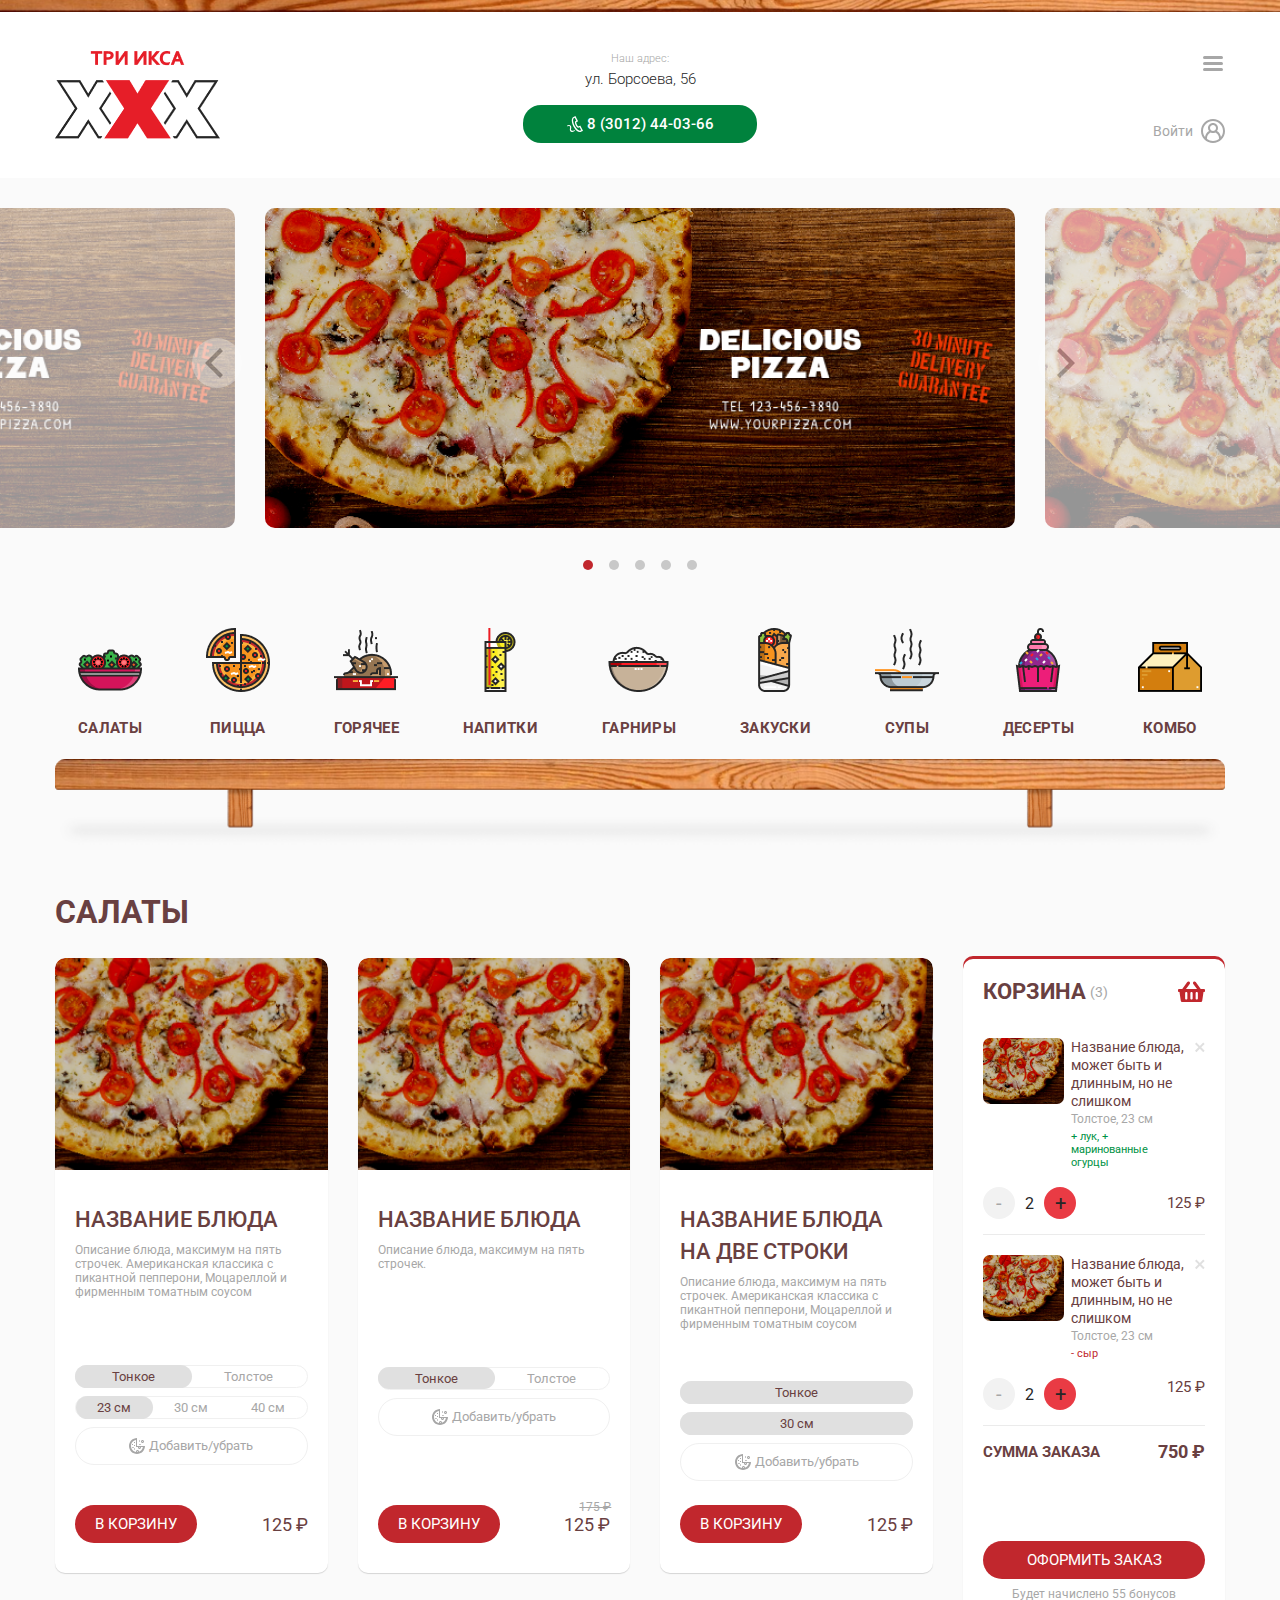
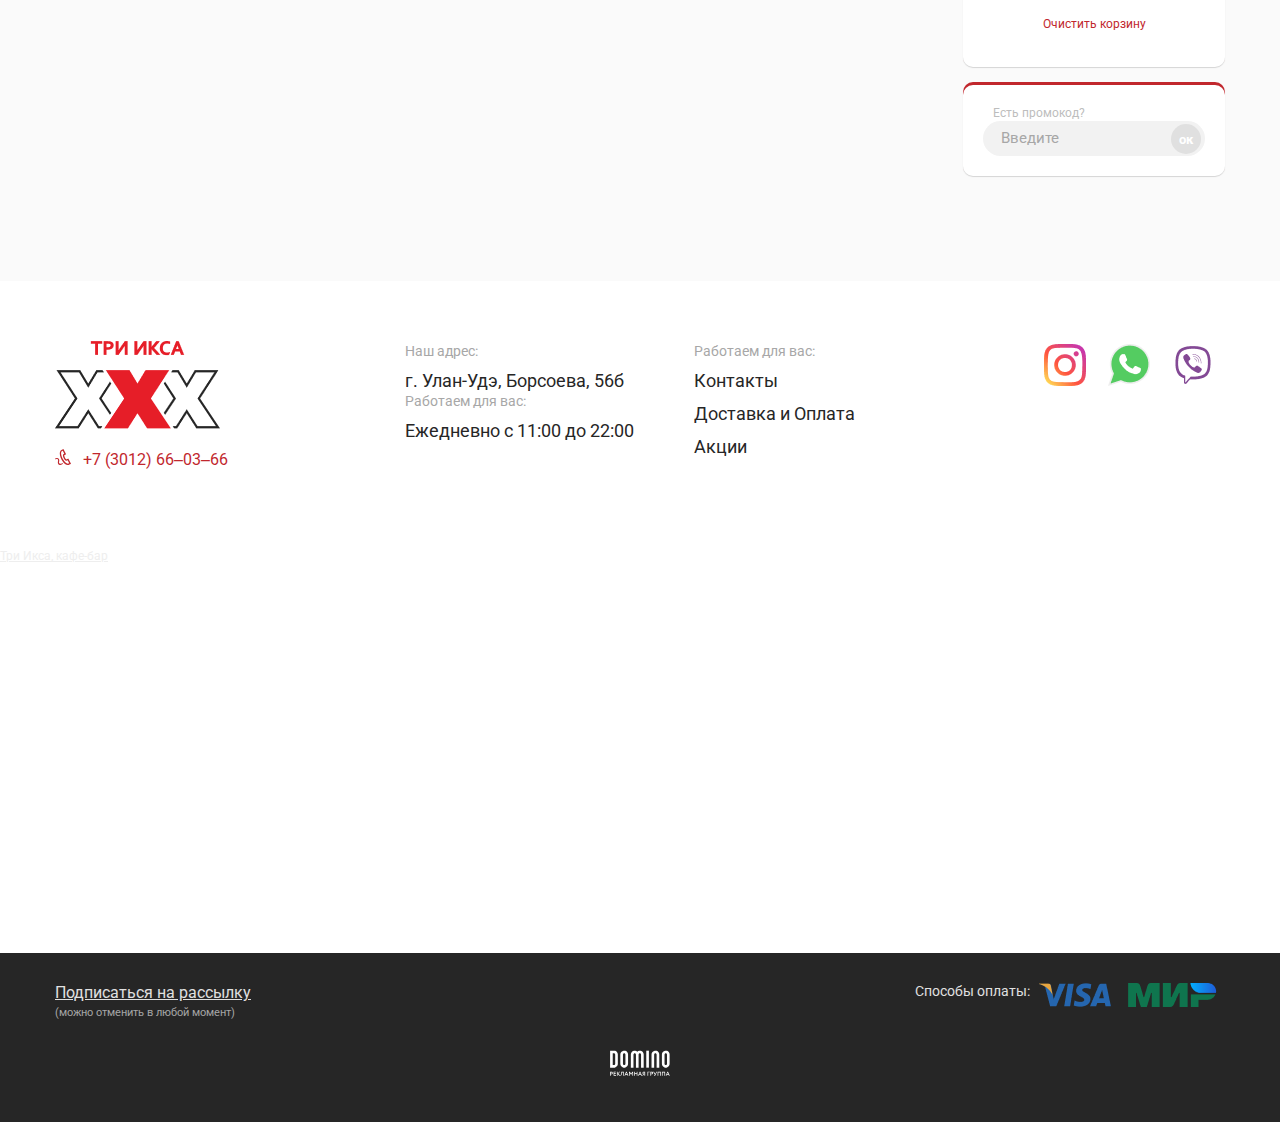
==== commit aac72db7: "main page" ====
--- a/index.html
+++ b/index.html
@@ -179,26 +179,107 @@
                                     </div>
                                     <div class="product-card_options_block">
                                         <div class="product-card_option">
-                                            <div class="product-card_option_group_map">
-                                                <div class="product-card_option_group">
-                                                    <input type="radio" name="slideItem" id="slide-item-1"
-                                                        class="slide-toggle" checked />
-                                                    <label for="slide-item-1"><span>Тонкое</span></label>
-                                                </div>
-                                                <div class="product-card_option_group">
-                                                    <input type="radio" name="slideItem" id="slide-item-2"
-                                                        class="slide-toggle" />
-                                                    <label for="slide-item-2"><span>Толстое</span></label>
-                                                </div>
-                                                <div class="product-card_option_slider">
-                                                    <div class="product-card_bar"></div>
-                                                </div>
-                                            </div>
-                                        </div>
-                                    </div>
-                                    <div class="product-card_bottom d-flex justify-content-between align-items-center">
+                                            <div class="product-card_option_group_map mb-2">
+                                                <div class="product-card_option_group">
+                                                    <input type="radio" class="radio-type" name="slideItem-1"
+                                                        id="slide-item-1" class="slide-toggle" checked />
+                                                    <label class="label-type"
+                                                        for="slide-item-1"><span>Тонкое</span></label>
+                                                </div>
+                                                <div class="product-card_option_group">
+                                                    <input type="radio" class="radio-type" name="slideItem-1"
+                                                        id="slide-item-2" class="slide-toggle" />
+                                                    <label class="label-type"
+                                                        for="slide-item-2"><span>Толстое</span></label>
+                                                </div>
+                                            </div>
+                                            <div class="product-card_option_group_map mb-2">
+                                                <div class="product-card_option_group">
+                                                    <input type="radio" class="radio-type" name="slideItem-2"
+                                                        id="togle-413" class="slide-toggle" checked />
+                                                    <label class="label-type" for="togle-413"><span>23 см</span></label>
+                                                </div>
+                                                <div class="product-card_option_group">
+                                                    <input type="radio" class="radio-type" name="slideItem-2"
+                                                        id="toggle-511" class="slide-toggle" />
+                                                    <label class="label-type" for="toggle-511"><span>30
+                                                            см</span></label>
+                                                </div>
+                                                <div class="product-card_option_group">
+                                                    <input type="radio" class="radio-type" name="slideItem-2"
+                                                        id="toggle-345" class="slide-toggle" />
+                                                    <label class="label-type" for="toggle-345"><span>40
+                                                            см</span></label>
+                                                </div>
+                                            </div>
+                                            <div class="product-card_option_change my-2"
+                                                onclick="document.querySelector('#overlay-472').classList.toggle('show')">
+                                                <img class="mr-1" src="/assets/icons/pizza-btn.svg" alt="">
+                                                <span>Добавить/убрать</span>
+                                            </div>
+                                        </div>
+                                    </div>
+                                    <div
+                                        class="product-card_bottom d-flex justify-content-between align-items-center mt-3">
                                         <a class="product-card_add_to_cart btn btn-primary" href="#">В корзину</a>
                                         <span class="price">125 ₽</span>
+                                        <span class="sale"></span>
+                                    </div>
+                                </div>
+                                <div class="product-card_overlay" id="overlay-472">
+                                    <div class="product-card_modal">
+                                        <div class="product-card_modal_body">
+                                            <div class="product-card_modal_add">
+                                                <div class="product-card_modal_title section-title">
+                                                    добавить
+                                                </div>
+                                                <div class="product-card_modal_options">
+                                                    <div class="product-card_modal_option_group">
+                                                        <input class="product-card_modal_checkbox" type="checkbox"
+                                                            name="checkbox-1" id="checkbox-1">
+                                                        <label class="product-card_modal_label"
+                                                            for="checkbox-1"><span>Острый соус Чили</span></label>
+                                                    </div>
+                                                    <div class="product-card_modal_option_group">
+                                                        <input class="product-card_modal_checkbox" type="checkbox"
+                                                            name="checkbox-2" id="checkbox-2">
+                                                        <label class="product-card_modal_label"
+                                                            for="checkbox-2"><span>Оливки</span></label>
+                                                    </div>
+                                                </div>
+                                            </div>
+                                            <div class="product-card_modal_remove">
+                                                <div class="product-card_modal_title section-title">
+                                                    убрать
+                                                </div>
+                                                <div class="product-card_modal_options">
+                                                    <div class="product-card_modal_option_group">
+                                                        <input class="product-card_modal_checkbox" checked
+                                                            type="checkbox" name="checkbox-3" id="checkbox-3">
+                                                        <label class="product-card_modal_label"
+                                                            for="checkbox-3"><span>Лук</span></label>
+                                                    </div>
+                                                    <div class="product-card_modal_option_group">
+                                                        <input class="product-card_modal_checkbox" checked
+                                                            type="checkbox" name="checkbox-4" id="checkbox-4">
+                                                        <label class="product-card_modal_label"
+                                                            for="checkbox-4"><span>Колбаса</span></label>
+                                                    </div>
+                                                </div>
+                                            </div>
+                                            <div class="product-card_modal_info d-flex flex-column mt-4">
+                                                <p>Название блюда</p>
+                                                <span>Толстое, 23 см</span>
+                                                <span class="add">острый соус Чили</span>
+                                                <span class="remove">колбаса</span>
+                                            </div>
+                                            <div
+                                                class="product-card_modal_actions d-flex flex-column align-items-center mt-4">
+                                                <a href="#" class="btn btn-primary">В корзину</a>
+                                                <span class="close my-3"
+                                                    onclick="document.querySelector('.product-card_overlay').classList.toggle('show')">Отменить</span>
+                                            </div>
+                                        </div>
                                     </div>
                                 </div>
                             </div>
@@ -212,17 +293,183 @@
                                             <p class="section-title">Название блюда</p>
                                         </div>
                                         <div class="product-card_description">
+                                            <p>Описание блюда, максимум на пять строчек.
+                                            </p>
+                                        </div>
+                                    </div>
+                                    <div class="product-card_options_block">
+                                        <div class="product-card_option">
+                                            <div class="product-card_option_group_map mb-2">
+                                                <div class="product-card_option_group">
+                                                    <input type="radio" class="radio-type" name="toggle671"
+                                                        id="slide-item-41" class="slide-toggle" checked />
+                                                    <label class="label-type"
+                                                        for="slide-item-41"><span>Тонкое</span></label>
+                                                </div>
+                                                <div class="product-card_option_group">
+                                                    <input type="radio" class="radio-type" name="toggle671"
+                                                        id="slide-item-42" class="slide-toggle" />
+                                                    <label class="label-type"
+                                                        for="slide-item-42"><span>Толстое</span></label>
+                                                </div>
+                                            </div>
+                                            <div class="product-card_option_change my-2"
+                                                onclick="document.querySelector('#overlay-473').classList.toggle('show')">
+                                                <img class="mr-1" src="/assets/icons/pizza-btn.svg" alt="">
+                                                <span>Добавить/убрать</span>
+                                            </div>
+                                        </div>
+                                    </div>
+                                    <div
+                                        class="product-card_bottom d-flex justify-content-between align-items-center mt-3">
+                                        <a class="product-card_add_to_cart btn btn-primary" href="#">В корзину</a>
+                                        <span class="price">125 ₽</span>
+                                        <span class="sale">175 ₽</span>
+                                    </div>
+                                </div>
+                                <div class="product-card_overlay" id="overlay-473">
+                                    <div class="product-card_modal">
+                                        <div class="product-card_modal_body">
+                                            <div class="product-card_modal_add">
+                                                <div class="product-card_modal_title section-title">
+                                                    добавить
+                                                </div>
+                                                <div class="product-card_modal_options">
+                                                    <div class="product-card_modal_option_group">
+                                                        <input class="product-card_modal_checkbox" type="checkbox"
+                                                            name="checkbox-10" id="checkbox-10">
+                                                        <label class="product-card_modal_label"
+                                                            for="checkbox-10"><span>Острый соус Чили</span></label>
+                                                    </div>
+                                                </div>
+                                            </div>
+                                            <div class="product-card_modal_remove">
+                                                <div class="product-card_modal_title section-title">
+                                                    убрать
+                                                </div>
+                                                <div class="product-card_modal_options">
+                                                    <div class="product-card_modal_option_group">
+                                                        <input class="product-card_modal_checkbox" checked
+                                                            type="checkbox" name="checkbox-11" id="checkbox-11">
+                                                        <label class="product-card_modal_label"
+                                                            for="checkbox-11"><span>Лук</span></label>
+                                                    </div>
+                                                    <div class="product-card_modal_option_group">
+                                                        <input class="product-card_modal_checkbox" checked
+                                                            type="checkbox" name="checkbox-12" id="checkbox-12">
+                                                        <label class="product-card_modal_label"
+                                                            for="checkbox-12"><span>Колбаса</span></label>
+                                                    </div>
+                                                </div>
+                                            </div>
+                                            <div class="product-card_modal_info d-flex flex-column mt-4">
+                                                <p>Название блюда</p>
+                                                <span>Толстое, 23 см</span>
+                                                <span class="add">острый соус Чили</span>
+                                            </div>
+                                            <div
+                                                class="product-card_modal_actions d-flex flex-column align-items-center mt-4">
+                                                <a href="#" class="btn btn-primary">В корзину</a>
+                                                <span class="close my-3"
+                                                    onclick="document.querySelector('#overlay-473').classList.toggle('show')">Отменить</span>
+                                            </div>
+                                        </div>
+                                    </div>
+                                </div>
+                            </div>
+                            <div class="product-card">
+                                <picture class="product-card_img_block">
+                                    <img class="product-card_image" src="/assets/images/pizza-card.png" alt="">
+                                </picture>
+                                <div class="product-card_body">
+                                    <div>
+                                        <div class="product-card_title">
+                                            <p class="section-title">Название блюда на две строки</p>
+                                        </div>
+                                        <div class="product-card_description">
                                             <p>Описание блюда, максимум на пять строчек. Американская классика с
                                                 пикантной пепперони, Моцареллой и фирменным томатным соусом
-                                                Описание блюда, максимум на пять строчек. Американская классика с
-                                                пикантной пепперони, Моцареллой и фирменным томатным соусом
                                             </p>
                                         </div>
                                     </div>
-                                    <div class="product-card_options_block"></div>
-                                    <div class="product-card_bottom d-flex justify-content-between align-items-center">
+                                    <div class="product-card_options_block">
+                                        <div class="product-card_option">
+                                            <div class="product-card_option_group_map mb-2">
+                                                <div class="product-card_option_group">
+                                                    <input type="radio" class="radio-type" name="toggle633"
+                                                        id="slide-item-71" class="slide-toggle" checked />
+                                                    <label class="label-type"
+                                                        for="slide-item-71"><span>Тонкое</span></label>
+                                                </div>
+                                            </div>
+                                            <div class="product-card_option_group_map mb-2">
+                                                <div class="product-card_option_group">
+                                                    <input type="radio" class="radio-type" name="toggle636"
+                                                        id="togle-415" class="slide-toggle" checked />
+                                                    <label class="label-type" for="togle-415"><span>30 см</span></label>
+                                                </div>
+                                            </div>
+                                            <div class="product-card_option_change my-2"
+                                                onclick="document.querySelector('#overlay-474').classList.toggle('show')">
+                                                <img class="mr-1" src="/assets/icons/pizza-btn.svg" alt="">
+                                                <span>Добавить/убрать</span>
+                                            </div>
+                                        </div>
+                                    </div>
+                                    <div
+                                        class="product-card_bottom d-flex justify-content-between align-items-center mt-3">
                                         <a class="product-card_add_to_cart btn btn-primary" href="#">В корзину</a>
                                         <span class="price">125 ₽</span>
+                                        <span class="sale"></span>
+                                    </div>
+                                </div>
+                                <div class="product-card_overlay" id="overlay-474">
+                                    <div class="product-card_modal">
+                                        <div class="product-card_modal_body">
+                                            <div class="product-card_modal_add">
+                                                <div class="product-card_modal_title section-title">
+                                                    добавить
+                                                </div>
+                                                <div class="product-card_modal_options">
+                                                    <div class="product-card_modal_option_group">
+                                                        <input class="product-card_modal_checkbox" type="checkbox"
+                                                            name="checkbox-20" id="checkbox-20">
+                                                        <label class="product-card_modal_label"
+                                                            for="checkbox-20"><span>Острый соус Чили</span></label>
+                                                    </div>
+                                                </div>
+                                            </div>
+                                            <div class="product-card_modal_remove">
+                                                <div class="product-card_modal_title section-title">
+                                                    убрать
+                                                </div>
+                                                <div class="product-card_modal_options">
+                                                    <div class="product-card_modal_option_group">
+                                                        <input class="product-card_modal_checkbox" checked
+                                                            type="checkbox" name="checkbox-21" id="checkbox-21">
+                                                        <label class="product-card_modal_label"
+                                                            for="checkbox-21"><span>Лук</span></label>
+                                                    </div>
+                                                    <div class="product-card_modal_option_group">
+                                                        <input class="product-card_modal_checkbox" checked
+                                                            type="checkbox" name="checkbox-22" id="checkbox-22">
+                                                        <label class="product-card_modal_label"
+                                                            for="checkbox-22"><span>Колбаса</span></label>
+                                                    </div>
+                                                </div>
+                                            </div>
+                                            <div class="product-card_modal_info d-flex flex-column mt-4">
+                                                <p>Название блюда</p>
+                                                <span>Толстое, 30 см</span>
+                                                <span class="add">острый соус Чили</span>
+                                            </div>
+                                            <div
+                                                class="product-card_modal_actions d-flex flex-column align-items-center mt-4">
+                                                <a href="#" class="btn btn-primary">В корзину</a>
+                                                <span class="close my-3"
+                                                    onclick="document.querySelector('#overlay-474').classList.toggle('show')">Отменить</span>
+                                            </div>
+                                        </div>
                                     </div>
                                 </div>
                             </div>
@@ -304,14 +551,139 @@
                             </details>
                         </div>
                         <div class="cart-wrapper">
-                            1
+                            <span style="color: #BDBDBD; font-size: 12px; padding-left: 10px;">Есть промокод?</span>
+                            <div class="cart-promo-code">
+                                <input type="text" placeholder="Введите">
+                                <button class="btn" type="submit">ок</button>
+                            </div>
                         </div>
                     </aside>
                 </div>
             </div>
         </div>
+        <ul class="header-list-menu">
+            <li>
+                <a href="#" class="link">
+                    Контакты
+                </a>
+            </li>
+            <li>
+                <a href="#" class="link">
+                    Доставка и Оплата
+                </a>
+            </li>
+            <li>
+                <a href="#" class="link">
+                    Акции
+                </a>
+            </li>
+        </ul>
     </main>
-    <footer></footer>
+    <footer class="footer-wrapper">
+        <div class="footer-top">
+            <div class="container">
+                <div class="d-flex justify-content-between flex-wrap">
+                    <div class="footer-top_logo d-flex flex-column">
+                        <picture>
+                            <img src="/assets/images/tri-iksa.logo.png" alt="">
+                        </picture>
+                        <a href="#" class="link mt-3">
+                            <svg class="mr-2" width="16" height="16" viewBox="0 0 16 16" fill="none"
+                                xmlns="http://www.w3.org/2000/svg">
+                                <path fill="var(--primary-color)"
+                                    d="M6.5078 0.881307L8.40308 0L11.097 5.25984L9.28038 6.15381C8.92239 6.99312 10.7197 10.3464 11.4783 10.4017C11.5383 10.363 13.2596 9.51638 13.2596 9.51638L15.9995 14.8049C15.9995 14.8049 14.1569 15.7075 14.0969 15.7355C8.8564 18.1288 1.36329 3.56322 6.5078 0.881307ZM7.79376 1.73061L7.11178 2.0666C3.58322 3.90788 9.89703 16.1895 13.5436 14.5236L14.1916 14.2076L12.6776 11.2857L11.9936 11.619C9.88503 12.6503 6.4858 6.13981 8.62374 4.99385L9.29505 4.66252L7.79376 1.73061ZM7.28778 13.9849C6.30514 14.9462 4.67852 15.1235 4.21854 14.3329C3.90521 13.7936 4.01121 13.1809 4.13387 12.471C4.26787 11.697 4.41987 10.819 3.93721 9.99769C3.12457 8.61307 1.33929 8.67574 0 9.55038L0.637314 10.5257C1.18996 10.1644 1.82661 10.009 2.29926 10.1197C3.40123 10.3784 3.06657 11.8036 2.98591 12.2723C2.84458 13.0876 2.68592 14.0122 3.21057 14.9175C4.09788 16.4468 6.5798 16.2822 8.07042 14.8569C7.80576 14.5856 7.54444 14.2969 7.28778 13.9849Z"
+                                    fill="white" />
+                            </svg>
+                            <span>+7 (3012) 66‒03‒66</span>
+                        </a>
+                    </div>
+                    <div class="footer-top_content d-flex">
+                        <div class="footer-top_info">
+                            <div class="footer-top_group">
+                                <span>Наш адрес:</span>
+                                <ul>
+                                    <li>г. Улан-Удэ, Борсоева, 56б</li>
+                                </ul>
+                            </div>
+                            <div class="footer-top_group">
+                                <span>Работаем для вас:</span>
+                                <ul>
+                                    <li>Ежедневно с 11:00 до 22:00</li>
+                                </ul>
+                            </div>
+                        </div>
+                        <div class="footer-top_group menu">
+                            <span>Работаем для вас:</span>
+                            <ul>
+                                <li>
+                                    <a href="#" class="link">
+                                        Контакты
+                                    </a>
+                                </li>
+                                <li>
+                                    <a href="#" class="link">
+                                        Доставка и Оплата
+                                    </a>
+                                </li>
+                                <li>
+                                    <a href="#" class="link">
+                                        Акции
+                                    </a>
+                                </li>
+                            </ul>
+                        </div>
+                    </div>
+                    <div class="social">
+                        <div class="d-flex">
+                            <a href="#" class="link mx-2">
+                                <img src="/assets/icons/instagram.png" alt="">
+                            </a>
+                            <a href="#" class="link mx-2">
+                                <img src="/assets/icons/whatsapp.png" alt="">
+                            </a>
+                            <a href="#" class="link mx-2">
+                                <img src="/assets/icons/viber.png" alt="">
+                            </a>
+                        </div>
+                    </div>
+                </div>
+            </div>
+        </div>
+        <div class="footer-map">
+            <div style="position:relative;overflow:hidden;"><a
+                    href="https://yandex.ru/maps/org/tri_iksa_kafe_bar/36108488982/?utm_medium=mapframe&utm_source=maps"
+                    style="color:#eee;font-size:12px;position:absolute;top:0px;">Три Икса, кафе-бар</a><iframe
+                    src="https://yandex.ru/map-widget/v1/-/CCUMVXRZSB" width="100%" height="400" frameborder="0"
+                    allowfullscreen="true" style="position:relative;" style="pointer-events: none;"
+                    loading="false"></iframe></div>
+        </div>
+        <div class="footer-bottom">
+            <div class="container">
+                <div class="d-flex flex-column">
+                    <div class="d-flex justify-content-between">
+                        <div class="d-flex flex-column">
+                            <a href="#" class="link">Подписаться на рассылку</a>
+                            <p class="mt-1">(можно отменить в любой момент)</p>
+                        </div>
+                        <div class="pay-services">
+                            <span>Способы оплаты:</span>
+                            <a class="mx-2" href="#">
+                                <img src="/assets/icons/visa.png" alt="">
+                            </a>
+                            <a class="mx-2" href="#">
+                                <img src="/assets/icons/mir-logo.png" alt="">
+                            </a>
+                        </div>
+                    </div>
+                    <div class="copyrate d-flex justify-content-center mt-4">
+                        <a href="#">
+                            <img src="/assets/icons/domino.svg" alt="">
+                        </a>
+                    </div>
+                </div>
+            </div>
+        </div>
+    </footer>
 
     <script src="/assets/js/flickity.js"></script>
     <script src="/assets/js/main.js"></script>
--- a/assets/styles/main.css
+++ b/assets/styles/main.css
@@ -1,4 +1,10 @@
 @import url("https://fonts.googleapis.com/css2?family=Roboto:wght@300;400;500;700&display=swap");
+:root {
+  --primary-color: #C1272D;
+  --title-color: #694041;
+  --bg-color: #FAFAFA;
+}
+
 * {
   padding: 0;
   margin: 0;
@@ -11,7 +17,7 @@
 }
 
 body {
-  min-height: 400vh;
+  min-height: 100vh;
   color: #262626;
 }
 
@@ -116,6 +122,21 @@
   .sticky {
     position: relative;
   }
+}
+
+.overflow {
+  overflow: hidden;
+}
+
+.link {
+  text-decoration: none;
+  color: #C1272D;
+  -webkit-transition: .2s all;
+  transition: .2s all;
+}
+
+.link:hover {
+  opacity: .8;
 }
 
 .btn {
@@ -319,6 +340,107 @@
   opacity: .7;
 }
 
+.header-list-menu {
+  padding: 12px;
+  display: -webkit-box;
+  display: -ms-flexbox;
+  display: flex;
+  -webkit-box-pack: end;
+      -ms-flex-pack: end;
+          justify-content: flex-end;
+  width: 50%;
+  margin-right: 24px;
+  background: #FFFFFF;
+  opacity: 0;
+  -webkit-transform: translate(30%, 20%);
+          transform: translate(30%, 20%);
+  position: absolute;
+  top: 38px;
+  left: -10px;
+  -webkit-transition: .2s all;
+  transition: .2s all;
+  z-index: 5;
+}
+
+@media screen and (max-width: 1200px) {
+  .header-list-menu {
+    width: 51%;
+  }
+}
+
+@media screen and (max-width: 990px) {
+  .header-list-menu {
+    width: 100%;
+    margin-right: 0;
+  }
+}
+
+@media screen and (max-width: 576px) {
+  .header-list-menu {
+    -webkit-transform: translate(-30%, 20%);
+            transform: translate(-30%, 20%);
+  }
+}
+
+.header-list-menu.visible {
+  opacity: 1;
+  -webkit-transform: translate(75%, 0);
+          transform: translate(75%, 0);
+}
+
+@media screen and (max-width: 990px) {
+  .header-list-menu.visible {
+    -webkit-transform: translate(65%, 0);
+            transform: translate(65%, 0);
+  }
+}
+
+@media screen and (max-width: 990px) {
+  .header-list-menu.visible {
+    -webkit-transform: translate(0, 300px);
+            transform: translate(0, 300px);
+    height: calc( 100vh - 280px);
+    -webkit-box-orient: vertical;
+    -webkit-box-direction: normal;
+        -ms-flex-direction: column;
+            flex-direction: column;
+    -webkit-box-pack: center;
+        -ms-flex-pack: center;
+            justify-content: center;
+    -webkit-box-align: center;
+        -ms-flex-align: center;
+            align-items: center;
+  }
+}
+
+@media screen and (max-width: 576px) {
+  .header-list-menu.visible {
+    -webkit-transform: translate(0, 100px);
+            transform: translate(0, 100px);
+    height: calc( 100vh - 110px);
+    width: 103%;
+  }
+}
+
+.header-list-menu.visible li {
+  list-style: none;
+}
+
+@media screen and (max-width: 576px) {
+  .header-list-menu.visible li {
+    margin: 15px 0;
+  }
+}
+
+.header-list-menu.visible li .link {
+  color: #694041;
+  text-transform: uppercase;
+  font-size: 22px;
+  padding: 0 5px;
+  position: relative;
+  margin: 0 10px;
+}
+
 .banner {
   position: relative;
 }
@@ -497,6 +619,12 @@
   }
 }
 
+@media screen and (max-width: 576px) {
+  .products-cart-wrapper .grid {
+    padding-top: 30px;
+  }
+}
+
 .products-cart-wrapper .grid .products-section {
   position: relative;
 }
@@ -504,7 +632,6 @@
 .products-cart-wrapper .grid .cart {
   position: relative;
   margin-top: 105px;
-  height: 500vh;
 }
 
 .products-cart-wrapper .grid .cart .cart-wrapper {
@@ -512,7 +639,7 @@
   -webkit-box-shadow: 0px 1px 1px rgba(0, 0, 0, 0.15), inset 0px 3px 0px #C1272D;
           box-shadow: 0px 1px 1px rgba(0, 0, 0, 0.15), inset 0px 3px 0px #C1272D;
   border-radius: 10px;
-  padding: 25px 20px;
+  padding: 20px;
   margin-bottom: 15px;
 }
 
@@ -642,6 +769,11 @@
   color: #C1272D;
 }
 
+.main-products-wrapper {
+  padding-bottom: 90px;
+  background: #FAFAFA;
+}
+
 .products-wrapper {
   position: relative;
   display: -ms-grid;
@@ -649,6 +781,20 @@
   -ms-grid-columns: 1fr 1fr 1fr;
       grid-template-columns: 1fr 1fr 1fr;
   gap: 30px;
+}
+
+@media screen and (max-width: 1200px) {
+  .products-wrapper {
+    -ms-grid-columns: 1fr 1fr;
+        grid-template-columns: 1fr 1fr;
+  }
+}
+
+@media screen and (max-width: 990px) {
+  .products-wrapper {
+    -ms-grid-columns: 1fr;
+        grid-template-columns: 1fr;
+  }
 }
 
 .products-wrapper .product-card {
@@ -663,6 +809,157 @@
   -webkit-box-shadow: 0px 1px 1px rgba(0, 0, 0, 0.15);
           box-shadow: 0px 1px 1px rgba(0, 0, 0, 0.15);
   border-radius: 10px;
+  position: relative;
+  overflow: hidden;
+}
+
+.products-wrapper .product-card_overlay {
+  position: absolute;
+  top: 0;
+  bottom: 0;
+  left: 0;
+  right: 0;
+  background: rgba(38, 38, 38, 0.6);
+  z-index: 2;
+  padding: 25px 20px;
+  display: -webkit-box;
+  display: -ms-flexbox;
+  display: flex;
+  -webkit-box-orient: vertical;
+  -webkit-box-direction: normal;
+      -ms-flex-direction: column;
+          flex-direction: column;
+  -webkit-box-pack: end;
+      -ms-flex-pack: end;
+          justify-content: flex-end;
+  -webkit-transition: -webkit-transform .5s;
+  transition: -webkit-transform .5s;
+  transition: transform .5s;
+  transition: transform .5s, -webkit-transform .5s;
+  -webkit-transform: translateY(100%);
+          transform: translateY(100%);
+}
+
+.products-wrapper .product-card_overlay.show {
+  -webkit-transform: translateY(0);
+          transform: translateY(0);
+}
+
+.products-wrapper .product-card_modal {
+  padding: 20px;
+  background-color: #FFFFFF;
+  border-radius: 10px;
+  z-index: 3;
+}
+
+.products-wrapper .product-card_modal_title {
+  font-size: 15px;
+  padding: 0;
+}
+
+.products-wrapper .product-card_modal_option_group {
+  position: relative;
+  padding: 2px 0;
+  display: -webkit-box;
+  display: -ms-flexbox;
+  display: flex;
+}
+
+.products-wrapper .product-card_modal_checkbox {
+  display: none;
+}
+
+.products-wrapper .product-card_modal_checkbox:checked + label span {
+  color: #694041;
+}
+
+.products-wrapper .product-card_modal_checkbox:checked + label::after {
+  -webkit-transform: rotate(0deg);
+          transform: rotate(0deg);
+}
+
+.products-wrapper .product-card_modal_label {
+  cursor: pointer;
+  width: 100%;
+}
+
+.products-wrapper .product-card_modal_label span {
+  font-size: 14px;
+  color: #A7A7A7;
+  opacity: .8;
+  min-width: 150px;
+}
+
+.products-wrapper .product-card_modal_label::after {
+  content: '';
+  position: absolute;
+  top: 7px;
+  right: 0;
+  width: 10px;
+  height: 10px;
+  background-image: url("/assets/icons/delete.svg");
+  -webkit-transition: .2s;
+  transition: .2s;
+  -webkit-transform: rotate(-45deg);
+          transform: rotate(-45deg);
+}
+
+.products-wrapper .product-card_modal_info p {
+  font-size: 14px;
+  color: #694041;
+}
+
+.products-wrapper .product-card_modal_info span {
+  font-size: 12px;
+  color: #A7A7A7;
+  margin: 3px 0;
+  position: relative;
+}
+
+.products-wrapper .product-card_modal_info .add {
+  color: #00823D;
+  -webkit-padding-start: 10px;
+          padding-inline-start: 10px;
+}
+
+.products-wrapper .product-card_modal_info .add::before {
+  content: '+';
+  position: absolute;
+  top: 1px;
+  left: 0;
+}
+
+.products-wrapper .product-card_modal_info .remove {
+  color: #C1272D;
+  -webkit-padding-start: 10px;
+          padding-inline-start: 10px;
+}
+
+.products-wrapper .product-card_modal_info .remove::before {
+  content: '-';
+  position: absolute;
+  top: 0;
+  left: 0;
+}
+
+.products-wrapper .product-card_modal_actions .btn {
+  width: 100%;
+  text-align: center;
+  -webkit-transition: -webkit-transform .3s ease-in-out;
+  transition: -webkit-transform .3s ease-in-out;
+  transition: transform .3s ease-in-out;
+  transition: transform .3s ease-in-out, -webkit-transform .3s ease-in-out;
+}
+
+.products-wrapper .product-card_modal_actions .btn:hover {
+  -webkit-transform: scale(1.05);
+          transform: scale(1.05);
+}
+
+.products-wrapper .product-card_modal_actions .close {
+  font-size: 12px;
+  color: #A7A7A7;
+  cursor: pointer;
 }
 
 .products-wrapper .product-card_image_block {
@@ -718,25 +1015,239 @@
 
 .products-wrapper .product-card_option_group_map {
   position: relative;
+  display: -webkit-box;
+  display: -ms-flexbox;
+  display: flex;
+  -ms-flex-pack: distribute;
+      justify-content: space-around;
+  border: 1px solid #F0F0F0;
+  border-radius: 50px;
 }
 
 .products-wrapper .product-card_option_group {
   z-index: 2;
-}
-
-.products-wrapper .product-card_option_slider {
+  -webkit-box-flex: 1;
+      -ms-flex: 1;
+          flex: 1;
+  display: -webkit-box;
+  display: -ms-flexbox;
+  display: flex;
+  -webkit-box-pack: center;
+      -ms-flex-pack: center;
+          justify-content: center;
+}
+
+.products-wrapper .product-card_option_group .radio-type {
+  display: none;
+}
+
+.products-wrapper .product-card_option_group .radio-type:checked + label {
+  background: #E0E0E0;
+}
+
+.products-wrapper .product-card_option_group .radio-type:checked + label span {
+  color: #694041;
+}
+
+.products-wrapper .product-card_option_group .label-type {
+  width: 101%;
+  text-align: center;
+  border-radius: 50px;
+  display: -webkit-box;
+  display: -ms-flexbox;
+  display: flex;
+  -webkit-box-pack: center;
+      -ms-flex-pack: center;
+          justify-content: center;
+  padding: 4px;
+  margin: -1px;
+  height: 107%;
+  cursor: pointer;
+  -webkit-transition: color .25s ease-out, background .55s ease-out;
+  transition: color .25s ease-out, background .55s ease-out;
+}
+
+.products-wrapper .product-card_option_group .label-type span {
+  font-size: 13px;
+  color: #A7A7A7;
+}
+
+.products-wrapper .product-card_option_change {
+  font-size: 13px;
+  color: #A7A7A7;
+  padding: 10px 0;
+  display: -webkit-box;
+  display: -ms-flexbox;
+  display: flex;
+  -webkit-box-pack: center;
+      -ms-flex-pack: center;
+          justify-content: center;
+  border: 1px solid #F0F0F0;
+  border-radius: 50px;
+  cursor: pointer;
+}
+
+.products-wrapper .product-card_bottom {
+  position: relative;
+}
+
+.products-wrapper .product-card_bottom .price {
+  font-size: 18px;
+  color: #694041;
+}
+
+.products-wrapper .product-card_bottom .sale {
+  position: absolute;
+  top: -5px;
+  right: -1px;
+  font-size: 12px;
+  color: #A7A7A7;
+  text-decoration: line-through;
+}
+
+.products-wrapper .product-card_bottom .btn-primary {
+  -webkit-transition: -webkit-transform .3s ease-in-out;
+  transition: -webkit-transform .3s ease-in-out;
+  transition: transform .3s ease-in-out;
+  transition: transform .3s ease-in-out, -webkit-transform .3s ease-in-out;
+}
+
+.products-wrapper .product-card_bottom .btn-primary:hover {
+  -webkit-transform: scale(1.05);
+          transform: scale(1.05);
+}
+
+.cart-promo-code {
+  position: relative;
+}
+
+.cart-promo-code input {
+  padding: 10px 18px;
   width: 100%;
-  height: 25px;
-}
-
-.products-wrapper .product-card_bar {
+  background: #F2F2F2;
+  border: none;
+  border-radius: 50px;
+  -webkit-transition: .3s all;
+  transition: .3s all;
+  outline: none;
+}
+
+.cart-promo-code input::-webkit-input-placeholder {
+  font-family: 'Roboto', sans-serif;
+  font-size: 15px;
+  color: #A7A7A7;
+}
+
+.cart-promo-code input:-ms-input-placeholder {
+  font-family: 'Roboto', sans-serif;
+  font-size: 15px;
+  color: #A7A7A7;
+}
+
+.cart-promo-code input::-ms-input-placeholder {
+  font-family: 'Roboto', sans-serif;
+  font-size: 15px;
+  color: #A7A7A7;
+}
+
+.cart-promo-code input::placeholder {
+  font-family: 'Roboto', sans-serif;
+  font-size: 15px;
+  color: #A7A7A7;
+}
+
+.cart-promo-code input:focus {
+  background: #FFFFFF;
+}
+
+.cart-promo-code button {
+  width: 30px;
+  height: 30px;
   position: absolute;
-  top: 0;
-  background-color: #000;
-  height: 25px;
-  width: 50%;
-  -webkit-transition: all 500ms ease-in-out;
-  transition: all 500ms ease-in-out;
-  z-index: 1;
+  top: 3px;
+  right: 4px;
+  background: #E0E0E0;
+  color: #FFFFFF;
+  border-radius: 50px;
+  font-weight: 700;
+  outline-color: #E0E0E0;
+  outline-width: thin;
+}
+
+.footer-top .container {
+  padding-top: 60px;
+  padding-bottom: 80px;
+}
+
+.footer-top .container_logo {
+  padding: 20px;
+}
+
+.footer-top .container_logo .link {
+  display: -webkit-box;
+  display: -ms-flexbox;
+  display: flex;
+  -webkit-box-align: center;
+      -ms-flex-align: center;
+          align-items: center;
+  font-weight: 500;
+}
+
+.footer-top_content {
+  gap: 60px;
+}
+
+.footer-top_group span {
+  color: #A7A7A7;
+  font-size: 14px;
+}
+
+.footer-top_group ul {
+  padding: 0;
+  margin-top: 10px;
+}
+
+.footer-top_group ul .link {
+  color: #262626;
+  margin-bottom: 12px;
+  display: inline-block;
+}
+
+.footer-top_group li {
+  list-style: none;
+  font-size: 18px;
+}
+
+@media screen and (max-width: 768px) {
+  .footer-map {
+    pointer-events: none;
+  }
+}
+
+.footer-bottom {
+  padding: 30px 0 35px;
+  background: #262626;
+}
+
+.footer-bottom .link {
+  color: #E0E0E0;
+  text-decoration: underline;
+  font-size: 16px;
+}
+
+.footer-bottom .pay-services {
+  display: -webkit-box;
+  display: -ms-flexbox;
+  display: flex;
+}
+
+.footer-bottom p {
+  font-size: 11px;
+  color: #A7A7A7;
+}
+
+.footer-bottom span {
+  font-size: 14px;
+  color: #E0E0E0;
 }
 /*# sourceMappingURL=main.css.map */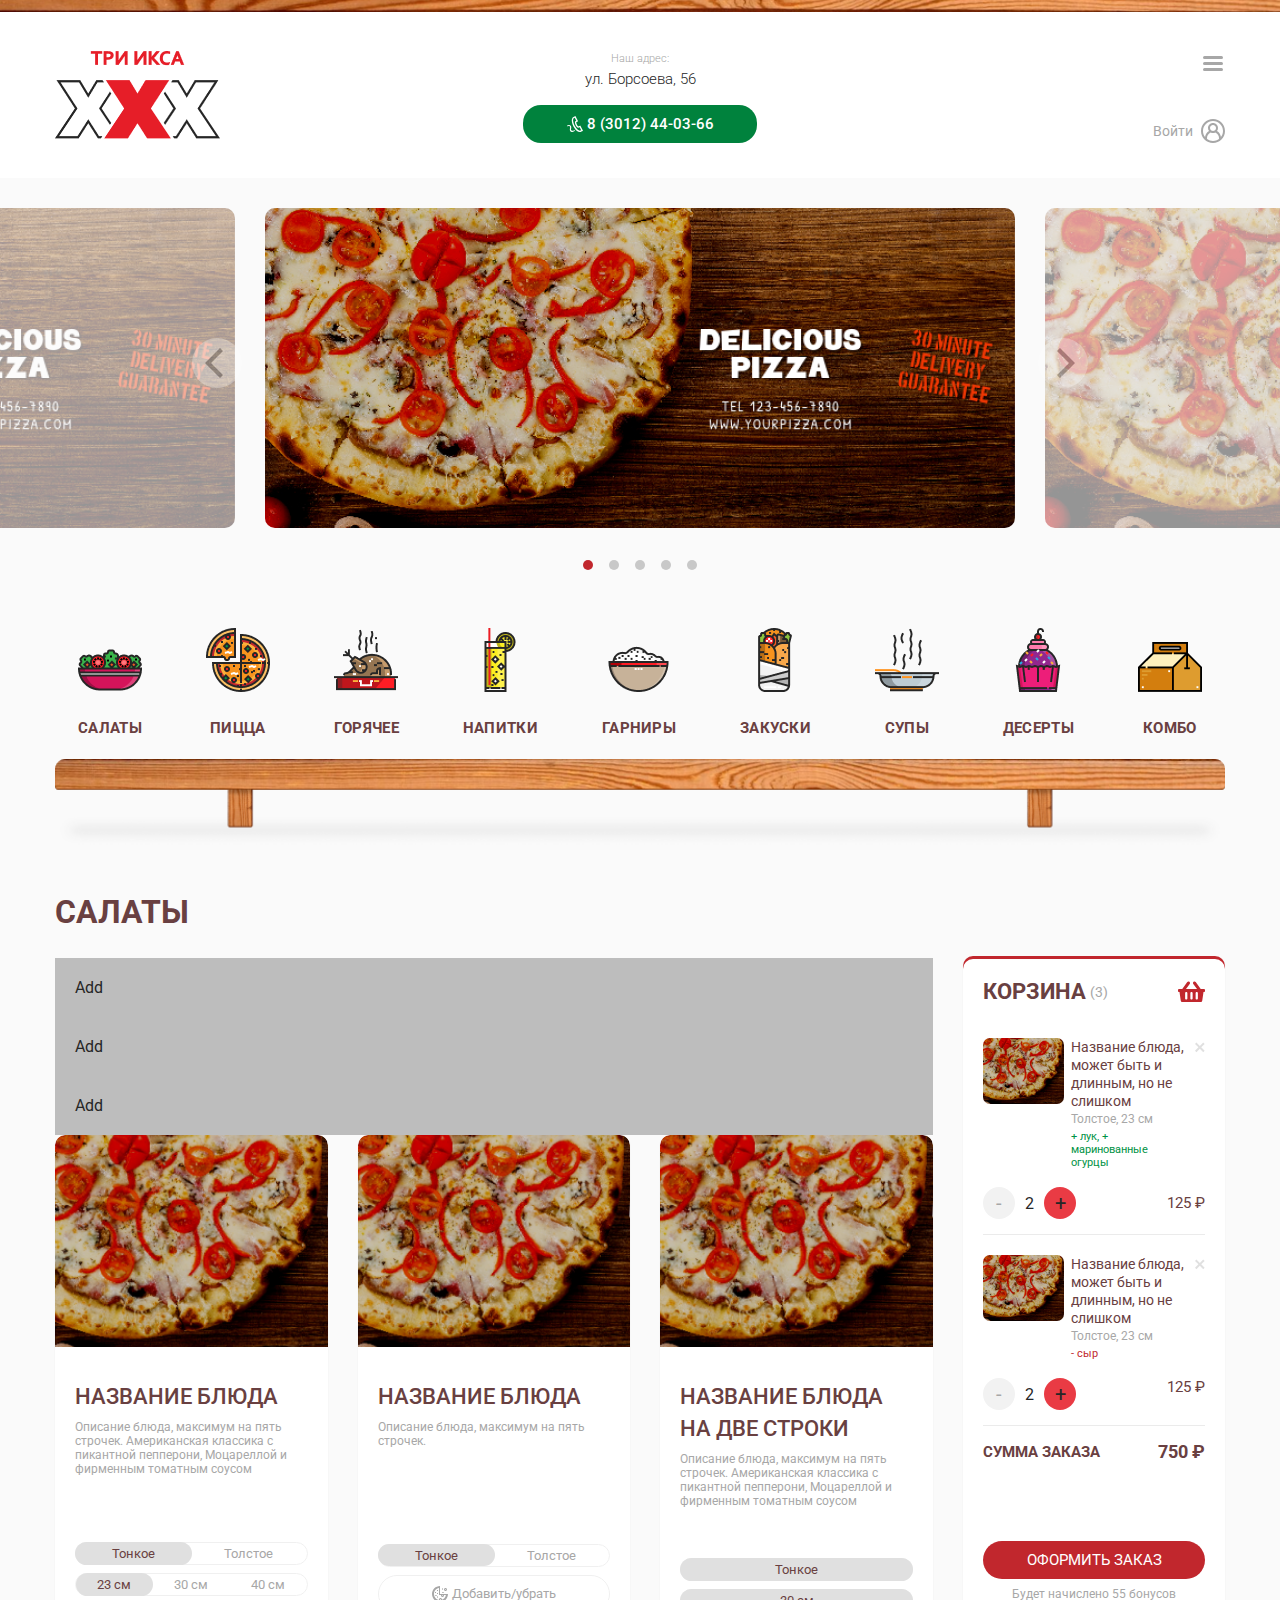
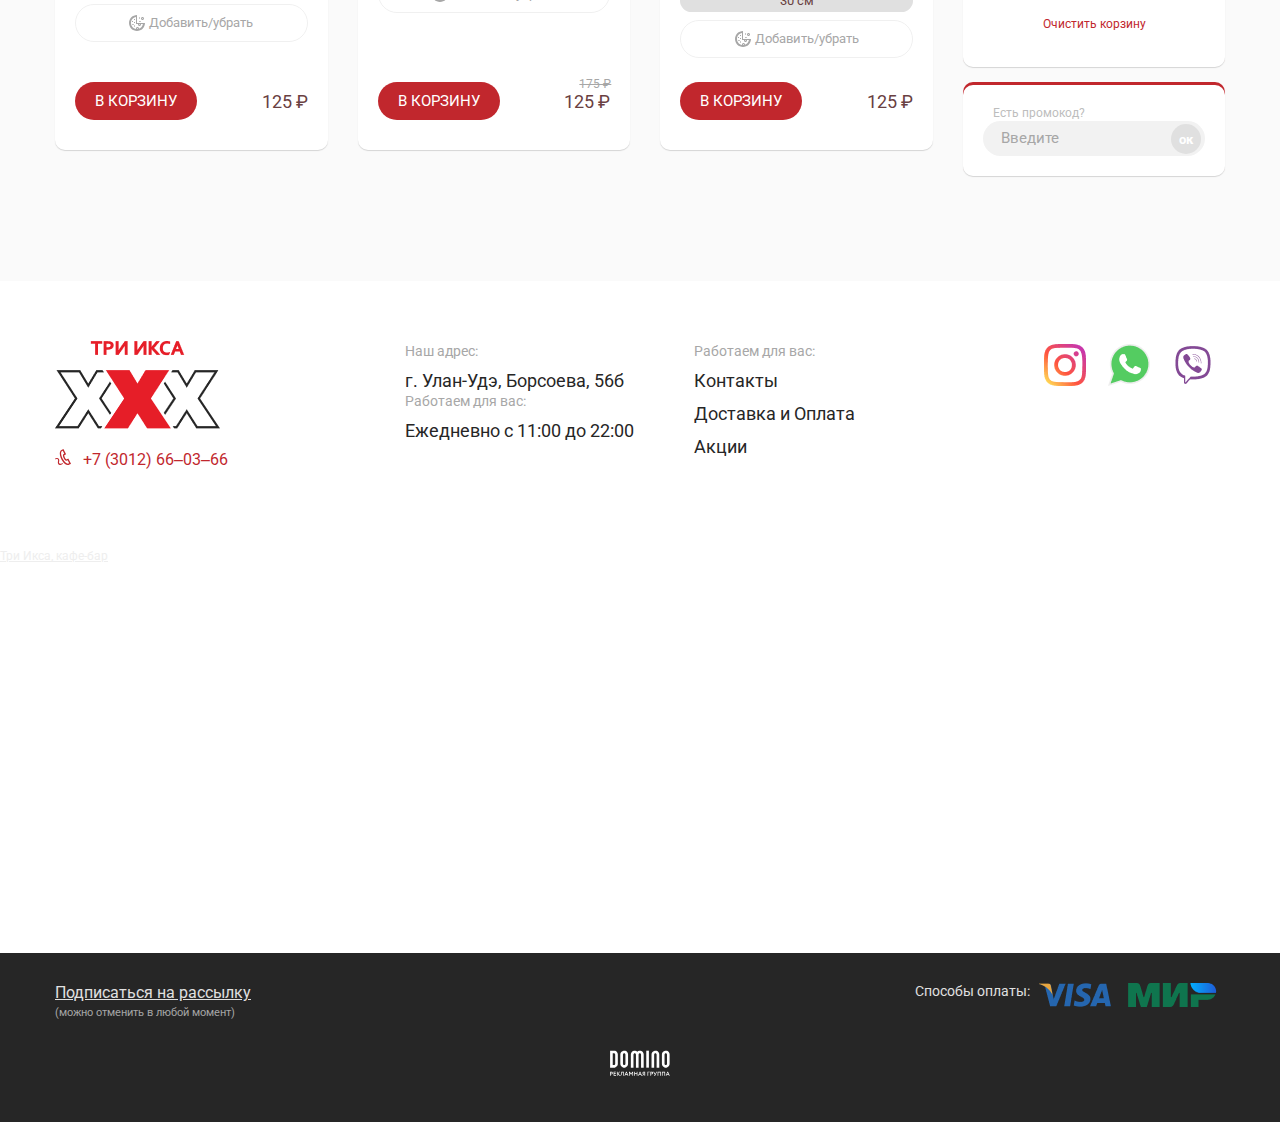
==== commit 8186e4be: "card fixes" ====
--- a/index.html
+++ b/index.html
@@ -162,8 +162,18 @@
                         <p class="section-title">
                             Салаты
                         </p>
+                        <div style="padding: 20px; background: #BDBDBD;">
+                            <span data-product="472" onclick="dataSetInfo(this)">Add</span>
+                        </div>
+                        <div style="padding: 20px; background: #BDBDBD;">
+                            <span data-product="473" onclick="dataSetInfo(this)">Add</span>
+                        </div>
+                        <div style="padding: 20px; background: #BDBDBD;">
+                            <span data-product="474" onclick="dataSetInfo(this)">Add</span>
+                        </div>
                         <div class="products-wrapper">
-                            <div class="product-card">
+                            <div class="product-card" id="product-472" >
+                                <span class="mobile-close" data-product="472" onclick="dataSetInfo(this)"><img src="/assets/icons/delete.svg" alt=""></span>
                                 <picture class="product-card_img_block">
                                     <img class="product-card_image" src="/assets/images/pizza-card.png" alt="">
                                 </picture>
@@ -179,41 +189,41 @@
                                     </div>
                                     <div class="product-card_options_block">
                                         <div class="product-card_option">
-                                            <div class="product-card_option_group_map mb-2">
-                                                <div class="product-card_option_group">
+                                            <div class="option_group_map mb-2">
+                                                <div class="option_group">
                                                     <input type="radio" class="radio-type" name="slideItem-1"
                                                         id="slide-item-1" class="slide-toggle" checked />
                                                     <label class="label-type"
                                                         for="slide-item-1"><span>Тонкое</span></label>
                                                 </div>
-                                                <div class="product-card_option_group">
+                                                <div class="option_group">
                                                     <input type="radio" class="radio-type" name="slideItem-1"
                                                         id="slide-item-2" class="slide-toggle" />
                                                     <label class="label-type"
                                                         for="slide-item-2"><span>Толстое</span></label>
                                                 </div>
                                             </div>
-                                            <div class="product-card_option_group_map mb-2">
-                                                <div class="product-card_option_group">
+                                            <div class="option_group_map mb-2">
+                                                <div class="option_group">
                                                     <input type="radio" class="radio-type" name="slideItem-2"
                                                         id="togle-413" class="slide-toggle" checked />
                                                     <label class="label-type" for="togle-413"><span>23 см</span></label>
                                                 </div>
-                                                <div class="product-card_option_group">
+                                                <div class="option_group">
                                                     <input type="radio" class="radio-type" name="slideItem-2"
                                                         id="toggle-511" class="slide-toggle" />
                                                     <label class="label-type" for="toggle-511"><span>30
                                                             см</span></label>
                                                 </div>
-                                                <div class="product-card_option_group">
+                                                <div class="option_group">
                                                     <input type="radio" class="radio-type" name="slideItem-2"
                                                         id="toggle-345" class="slide-toggle" />
                                                     <label class="label-type" for="toggle-345"><span>40
                                                             см</span></label>
                                                 </div>
                                             </div>
-                                            <div class="product-card_option_change my-2"
-                                                onclick="document.querySelector('#overlay-472').classList.toggle('show')">
+                                            <div class="option_change my-2"
+                                                onclick="showModalOverlay('#overlay-472')">
                                                 <img class="mr-1" src="/assets/icons/pizza-btn.svg" alt="">
                                                 <span>Добавить/убрать</span>
                                             </div>
@@ -277,13 +287,14 @@
                                                 class="product-card_modal_actions d-flex flex-column align-items-center mt-4">
                                                 <a href="#" class="btn btn-primary">В корзину</a>
                                                 <span class="close my-3"
-                                                    onclick="document.querySelector('.product-card_overlay').classList.toggle('show')">Отменить</span>
+                                                    onclick="closeModalOverlay('#overlay-472')">Отменить</span>
                                             </div>
                                         </div>
                                     </div>
                                 </div>
                             </div>
-                            <div class="product-card">
+                            <div class="product-card" id="product-473">
+                                <span class="mobile-close" data-product="473" onclick="dataSetInfo(this)"><img src="/assets/icons/delete.svg" alt=""></span>
                                 <picture class="product-card_img_block">
                                     <img class="product-card_image" src="/assets/images/pizza-card.png" alt="">
                                 </picture>
@@ -299,22 +310,22 @@
                                     </div>
                                     <div class="product-card_options_block">
                                         <div class="product-card_option">
-                                            <div class="product-card_option_group_map mb-2">
-                                                <div class="product-card_option_group">
+                                            <div class="option_group_map mb-2">
+                                                <div class="option_group">
                                                     <input type="radio" class="radio-type" name="toggle671"
                                                         id="slide-item-41" class="slide-toggle" checked />
                                                     <label class="label-type"
                                                         for="slide-item-41"><span>Тонкое</span></label>
                                                 </div>
-                                                <div class="product-card_option_group">
+                                                <div class="option_group">
                                                     <input type="radio" class="radio-type" name="toggle671"
                                                         id="slide-item-42" class="slide-toggle" />
                                                     <label class="label-type"
                                                         for="slide-item-42"><span>Толстое</span></label>
                                                 </div>
                                             </div>
-                                            <div class="product-card_option_change my-2"
-                                                onclick="document.querySelector('#overlay-473').classList.toggle('show')">
+                                            <div class="option_change my-2"
+                                                onclick="showModalOverlay('#overlay-473')">
                                                 <img class="mr-1" src="/assets/icons/pizza-btn.svg" alt="">
                                                 <span>Добавить/убрать</span>
                                             </div>
@@ -371,13 +382,14 @@
                                                 class="product-card_modal_actions d-flex flex-column align-items-center mt-4">
                                                 <a href="#" class="btn btn-primary">В корзину</a>
                                                 <span class="close my-3"
-                                                    onclick="document.querySelector('#overlay-473').classList.toggle('show')">Отменить</span>
+                                                    onclick="closeModalOverlay('#overlay-473')">Отменить</span>
                                             </div>
                                         </div>
                                     </div>
                                 </div>
                             </div>
-                            <div class="product-card">
+                            <div class="product-card" id="product-474">
+                                <span class="mobile-close" data-product="474" onclick="dataSetInfo(this)"><img src="/assets/icons/delete.svg" alt=""></span>
                                 <picture class="product-card_img_block">
                                     <img class="product-card_image" src="/assets/images/pizza-card.png" alt="">
                                 </picture>
@@ -394,23 +406,23 @@
                                     </div>
                                     <div class="product-card_options_block">
                                         <div class="product-card_option">
-                                            <div class="product-card_option_group_map mb-2">
-                                                <div class="product-card_option_group">
+                                            <div class="option_group_map mb-2">
+                                                <div class="option_group">
                                                     <input type="radio" class="radio-type" name="toggle633"
                                                         id="slide-item-71" class="slide-toggle" checked />
                                                     <label class="label-type"
                                                         for="slide-item-71"><span>Тонкое</span></label>
                                                 </div>
                                             </div>
-                                            <div class="product-card_option_group_map mb-2">
-                                                <div class="product-card_option_group">
+                                            <div class="option_group_map mb-2">
+                                                <div class="option_group">
                                                     <input type="radio" class="radio-type" name="toggle636"
                                                         id="togle-415" class="slide-toggle" checked />
                                                     <label class="label-type" for="togle-415"><span>30 см</span></label>
                                                 </div>
                                             </div>
-                                            <div class="product-card_option_change my-2"
-                                                onclick="document.querySelector('#overlay-474').classList.toggle('show')">
+                                            <div class="option_change my-2"
+                                                onclick="showModalOverlay('#overlay-474')">
                                                 <img class="mr-1" src="/assets/icons/pizza-btn.svg" alt="">
                                                 <span>Добавить/убрать</span>
                                             </div>
@@ -467,7 +479,7 @@
                                                 class="product-card_modal_actions d-flex flex-column align-items-center mt-4">
                                                 <a href="#" class="btn btn-primary">В корзину</a>
                                                 <span class="close my-3"
-                                                    onclick="document.querySelector('#overlay-474').classList.toggle('show')">Отменить</span>
+                                                    onclick="closeModalOverlay('#overlay-474')">Отменить</span>
                                             </div>
                                         </div>
                                     </div>
--- a/assets/styles/main.css
+++ b/assets/styles/main.css
@@ -19,6 +19,10 @@
 body {
   min-height: 100vh;
   color: #262626;
+}
+
+.overflow-hidden {
+  overflow: hidden;
 }
 
 .top-plank {
@@ -811,6 +815,50 @@
   border-radius: 10px;
   position: relative;
   overflow: hidden;
+  -webkit-transition: .3s all;
+  transition: .3s all;
+}
+
+.products-wrapper .product-card.fixed {
+  display: -webkit-box !important;
+  display: -ms-flexbox !important;
+  display: flex !important;
+  position: fixed !important;
+  bottom: 0;
+  left: 0;
+  right: 0;
+  top: 15px;
+  z-index: 100;
+  -webkit-transform: translateY(100%);
+          transform: translateY(100%);
+}
+
+.products-wrapper .product-card.anim {
+  opacity: 1 !important;
+  -webkit-transform: translateY(0) !important;
+          transform: translateY(0) !important;
+}
+
+@media screen and (max-width: 576px) {
+  .products-wrapper .product-card {
+    display: none;
+    border-radius: 10px 10px 0 0;
+  }
+}
+
+.products-wrapper .product-card .mobile-close {
+  display: none;
+  -webkit-transform: scale(1.3);
+          transform: scale(1.3);
+}
+
+@media screen and (max-width: 768px) {
+  .products-wrapper .product-card .mobile-close {
+    position: absolute;
+    display: block;
+    top: 10px;
+    right: 15px;
+  }
 }
 
 .products-wrapper .product-card_overlay {
@@ -1013,7 +1061,37 @@
   color: #A7A7A7;
 }
 
-.products-wrapper .product-card_option_group_map {
+.products-wrapper .product-card_bottom {
+  position: relative;
+}
+
+.products-wrapper .product-card_bottom .price {
+  font-size: 18px;
+  color: #694041;
+}
+
+.products-wrapper .product-card_bottom .sale {
+  position: absolute;
+  top: -5px;
+  right: -1px;
+  font-size: 12px;
+  color: #A7A7A7;
+  text-decoration: line-through;
+}
+
+.products-wrapper .product-card_bottom .btn-primary {
+  -webkit-transition: -webkit-transform .3s ease-in-out;
+  transition: -webkit-transform .3s ease-in-out;
+  transition: transform .3s ease-in-out;
+  transition: transform .3s ease-in-out, -webkit-transform .3s ease-in-out;
+}
+
+.products-wrapper .product-card_bottom .btn-primary:hover {
+  -webkit-transform: scale(1.05);
+          transform: scale(1.05);
+}
+
+.option_group_map {
   position: relative;
   display: -webkit-box;
   display: -ms-flexbox;
@@ -1024,7 +1102,7 @@
   border-radius: 50px;
 }
 
-.products-wrapper .product-card_option_group {
+.option_group {
   z-index: 2;
   -webkit-box-flex: 1;
       -ms-flex: 1;
@@ -1037,19 +1115,19 @@
           justify-content: center;
 }
 
-.products-wrapper .product-card_option_group .radio-type {
+.option_group .radio-type {
   display: none;
 }
 
-.products-wrapper .product-card_option_group .radio-type:checked + label {
+.option_group .radio-type:checked + label {
   background: #E0E0E0;
 }
 
-.products-wrapper .product-card_option_group .radio-type:checked + label span {
+.option_group .radio-type:checked + label span {
   color: #694041;
 }
 
-.products-wrapper .product-card_option_group .label-type {
+.option_group .label-type {
   width: 101%;
   text-align: center;
   border-radius: 50px;
@@ -1067,12 +1145,12 @@
   transition: color .25s ease-out, background .55s ease-out;
 }
 
-.products-wrapper .product-card_option_group .label-type span {
+.option_group .label-type span {
   font-size: 13px;
   color: #A7A7A7;
 }
 
-.products-wrapper .product-card_option_change {
+.option_change {
   font-size: 13px;
   color: #A7A7A7;
   padding: 10px 0;
@@ -1085,36 +1163,6 @@
   border: 1px solid #F0F0F0;
   border-radius: 50px;
   cursor: pointer;
-}
-
-.products-wrapper .product-card_bottom {
-  position: relative;
-}
-
-.products-wrapper .product-card_bottom .price {
-  font-size: 18px;
-  color: #694041;
-}
-
-.products-wrapper .product-card_bottom .sale {
-  position: absolute;
-  top: -5px;
-  right: -1px;
-  font-size: 12px;
-  color: #A7A7A7;
-  text-decoration: line-through;
-}
-
-.products-wrapper .product-card_bottom .btn-primary {
-  -webkit-transition: -webkit-transform .3s ease-in-out;
-  transition: -webkit-transform .3s ease-in-out;
-  transition: transform .3s ease-in-out;
-  transition: transform .3s ease-in-out, -webkit-transform .3s ease-in-out;
-}
-
-.products-wrapper .product-card_bottom .btn-primary:hover {
-  -webkit-transform: scale(1.05);
-          transform: scale(1.05);
 }
 
 .cart-promo-code {
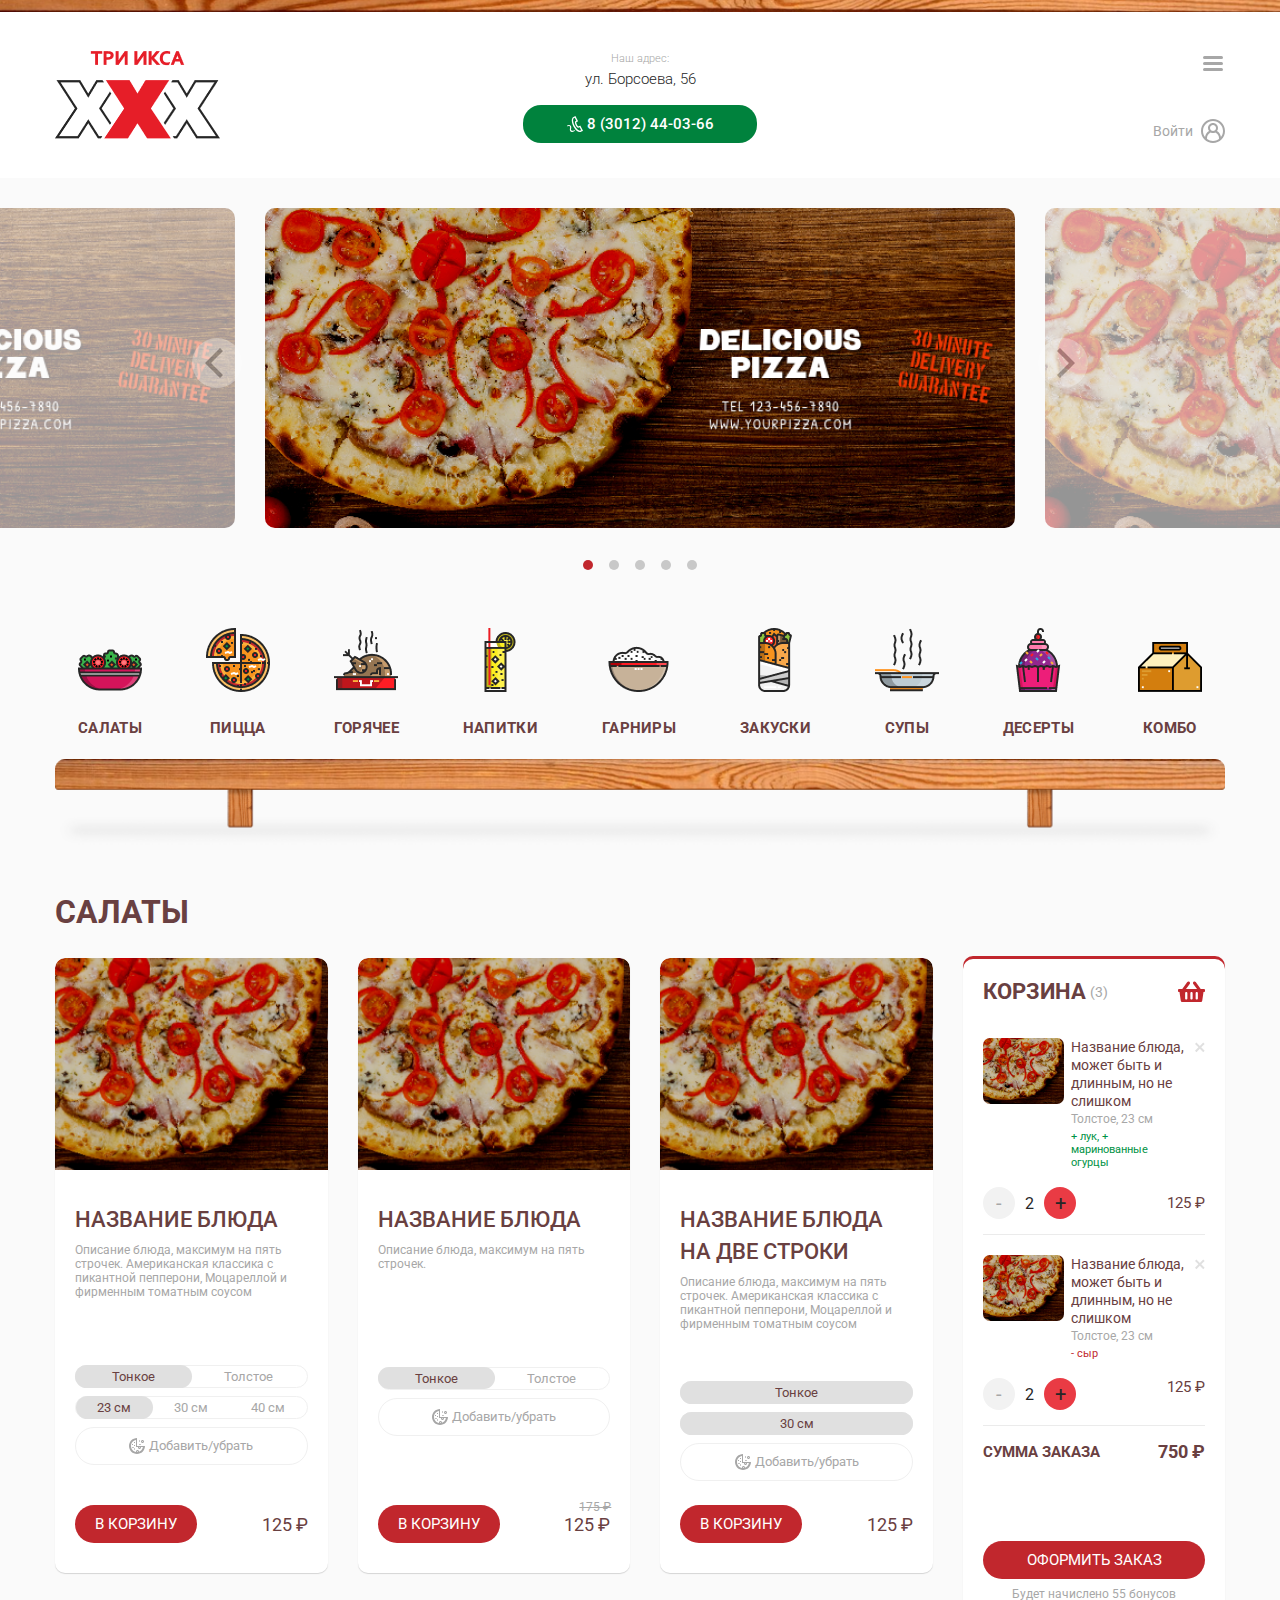
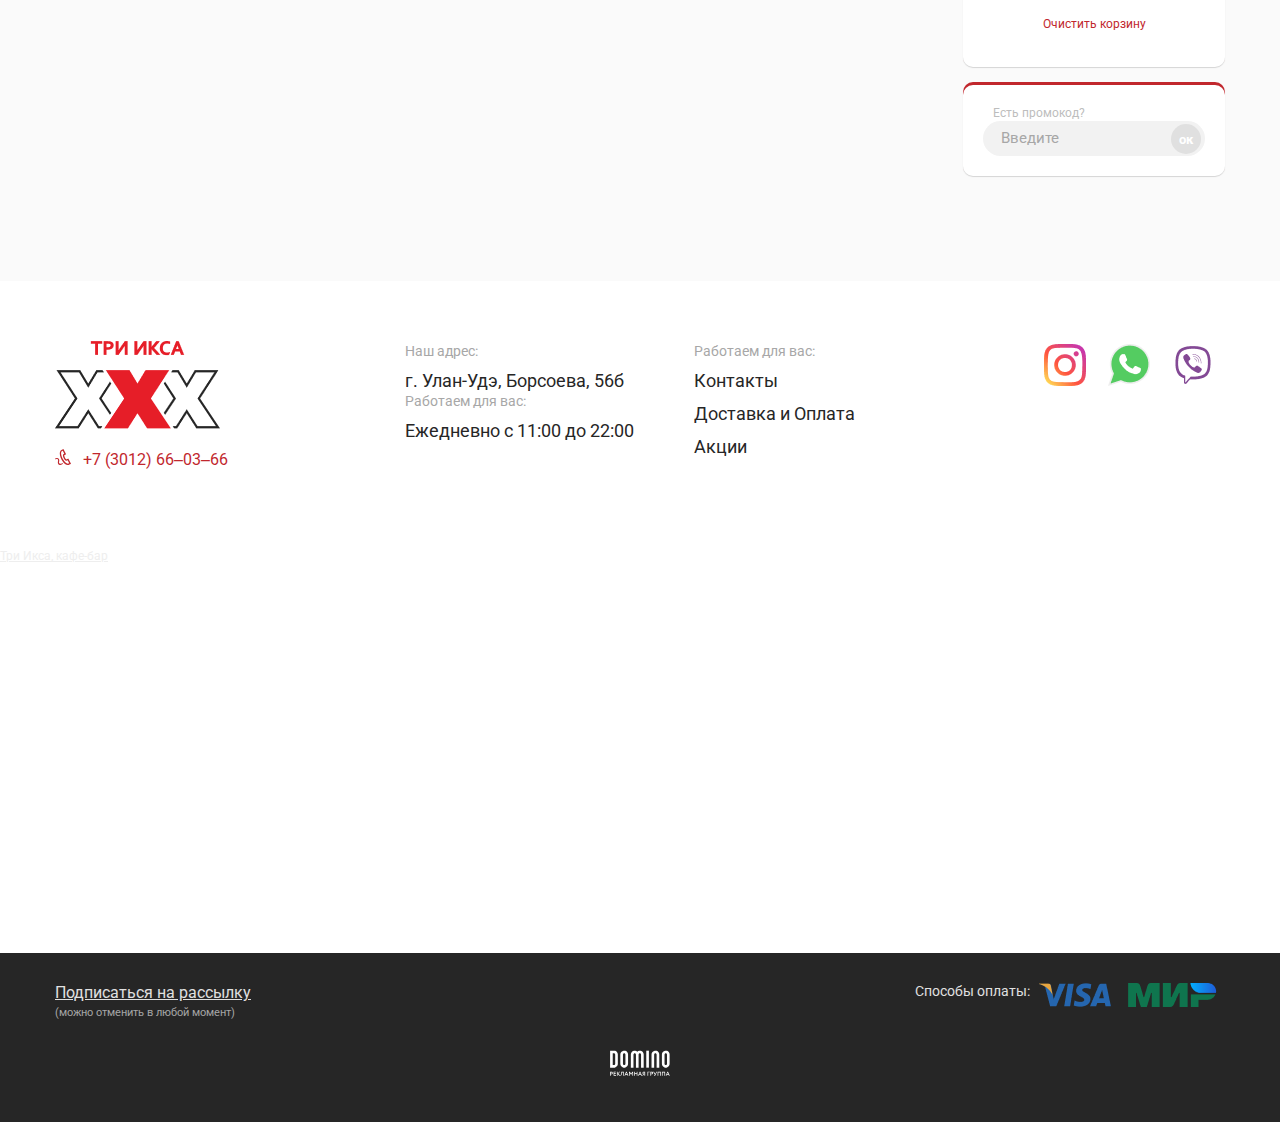
==== commit 36de50b6: "mobile cards fixes" ====
--- a/index.html
+++ b/index.html
@@ -162,18 +162,76 @@
                         <p class="section-title">
                             Салаты
                         </p>
-                        <div style="padding: 20px; background: #BDBDBD;">
-                            <span data-product="472" onclick="dataSetInfo(this)">Add</span>
-                        </div>
-                        <div style="padding: 20px; background: #BDBDBD;">
-                            <span data-product="473" onclick="dataSetInfo(this)">Add</span>
-                        </div>
-                        <div style="padding: 20px; background: #BDBDBD;">
-                            <span data-product="474" onclick="dataSetInfo(this)">Add</span>
-                        </div>
                         <div class="products-wrapper">
-                            <div class="product-card" id="product-472" >
-                                <span class="mobile-close" data-product="472" onclick="dataSetInfo(this)"><img src="/assets/icons/delete.svg" alt=""></span>
+                            <div class="product-card-mobile">
+                                <picture>
+                                    <img src="/assets/images/pizza-card.png" alt="">
+                                </picture>
+                                <div class="product-card-mobile_body d-flex flex-column justify-content-between">
+                                    <div class="product-card-mobile_title">
+                                        Название блюда
+                                    </div>
+                                    <div class="d-flex justify-content-between align-items-center">
+                                        <div class="price">125 ₽</div>
+                                        <div class="sale"></div>
+                                        <button class="btn" data-product="472" onclick="dataSetInfo(this)">
+                                            <svg width="11" height="12" viewBox="0 0 11 12" fill="none"
+                                                xmlns="http://www.w3.org/2000/svg">
+                                                <rect x="1" y="5" width="9" height="2" fill="white" />
+                                                <rect x="4.5" y="10.5" width="9" height="2" transform="rotate(-90 4.5 10.5)"
+                                                    fill="white" />
+                                            </svg>
+                                        </button>
+                                    </div>
+                                </div>
+                            </div>
+                            <div class="product-card-mobile">
+                                <picture>
+                                    <img src="/assets/images/pizza-card.png" alt="">
+                                </picture>
+                                <div class="product-card-mobile_body d-flex flex-column justify-content-between">
+                                    <div class="product-card-mobile_title">
+                                        Название блюда
+                                    </div>
+                                    <div class="d-flex justify-content-between align-items-center">
+                                        <div class="price">125 ₽</div>
+                                        <div class="sale">175 ₽</div>
+                                        <button class="btn" data-product="473" onclick="dataSetInfo(this)">
+                                            <svg width="11" height="12" viewBox="0 0 11 12" fill="none"
+                                                xmlns="http://www.w3.org/2000/svg">
+                                                <rect x="1" y="5" width="9" height="2" fill="white" />
+                                                <rect x="4.5" y="10.5" width="9" height="2" transform="rotate(-90 4.5 10.5)"
+                                                    fill="white" />
+                                            </svg>
+                                        </button>
+                                    </div>
+                                </div>
+                            </div>
+                            <div class="product-card-mobile">
+                                <picture>
+                                    <img src="/assets/images/pizza-card.png" alt="">
+                                </picture>
+                                <div class="product-card-mobile_body d-flex flex-column justify-content-between">
+                                    <div class="product-card-mobile_title">
+                                        Название блюда две строки макс.
+                                    </div>
+                                    <div class="d-flex justify-content-between align-items-center">
+                                        <div class="price">125 ₽</div>
+                                        <div class="sale"></div>
+                                        <button class="btn" data-product="474" onclick="dataSetInfo(this)">
+                                            <svg width="11" height="12" viewBox="0 0 11 12" fill="none"
+                                                xmlns="http://www.w3.org/2000/svg">
+                                                <rect x="1" y="5" width="9" height="2" fill="white" />
+                                                <rect x="4.5" y="10.5" width="9" height="2" transform="rotate(-90 4.5 10.5)"
+                                                    fill="white" />
+                                            </svg>
+                                        </button>
+                                    </div>
+                                </div>
+                            </div>
+                            <div class="product-card" id="product-472">
+                                <span class="mobile-close" data-product="472" onclick="dataSetInfo(this)"><img
+                                        src="/assets/icons/delete.svg" alt=""></span>
                                 <picture class="product-card_img_block">
                                     <img class="product-card_image" src="/assets/images/pizza-card.png" alt="">
                                 </picture>
@@ -222,8 +280,7 @@
                                                             см</span></label>
                                                 </div>
                                             </div>
-                                            <div class="option_change my-2"
-                                                onclick="showModalOverlay('#overlay-472')">
+                                            <div class="option_change my-2" onclick="showModalOverlay('#overlay-472')">
                                                 <img class="mr-1" src="/assets/icons/pizza-btn.svg" alt="">
                                                 <span>Добавить/убрать</span>
                                             </div>
@@ -294,7 +351,8 @@
                                 </div>
                             </div>
                             <div class="product-card" id="product-473">
-                                <span class="mobile-close" data-product="473" onclick="dataSetInfo(this)"><img src="/assets/icons/delete.svg" alt=""></span>
+                                <span class="mobile-close" data-product="473" onclick="dataSetInfo(this)"><img
+                                        src="/assets/icons/delete.svg" alt=""></span>
                                 <picture class="product-card_img_block">
                                     <img class="product-card_image" src="/assets/images/pizza-card.png" alt="">
                                 </picture>
@@ -324,8 +382,7 @@
                                                         for="slide-item-42"><span>Толстое</span></label>
                                                 </div>
                                             </div>
-                                            <div class="option_change my-2"
-                                                onclick="showModalOverlay('#overlay-473')">
+                                            <div class="option_change my-2" onclick="showModalOverlay('#overlay-473')">
                                                 <img class="mr-1" src="/assets/icons/pizza-btn.svg" alt="">
                                                 <span>Добавить/убрать</span>
                                             </div>
@@ -389,7 +446,8 @@
                                 </div>
                             </div>
                             <div class="product-card" id="product-474">
-                                <span class="mobile-close" data-product="474" onclick="dataSetInfo(this)"><img src="/assets/icons/delete.svg" alt=""></span>
+                                <span class="mobile-close" data-product="474" onclick="dataSetInfo(this)"><img
+                                        src="/assets/icons/delete.svg" alt=""></span>
                                 <picture class="product-card_img_block">
                                     <img class="product-card_image" src="/assets/images/pizza-card.png" alt="">
                                 </picture>
@@ -421,8 +479,7 @@
                                                     <label class="label-type" for="togle-415"><span>30 см</span></label>
                                                 </div>
                                             </div>
-                                            <div class="option_change my-2"
-                                                onclick="showModalOverlay('#overlay-474')">
+                                            <div class="option_change my-2" onclick="showModalOverlay('#overlay-474')">
                                                 <img class="mr-1" src="/assets/icons/pizza-btn.svg" alt="">
                                                 <span>Добавить/убрать</span>
                                             </div>
--- a/assets/styles/main.css
+++ b/assets/styles/main.css
@@ -801,6 +801,13 @@
   }
 }
 
+@media screen and (max-width: 576px) {
+  .products-wrapper {
+    gap: 10px;
+    margin: 0 -14px;
+  }
+}
+
 .products-wrapper .product-card {
   display: -webkit-box;
   display: -ms-flexbox;
@@ -1091,6 +1098,79 @@
           transform: scale(1.05);
 }
 
+.product-card-mobile {
+  display: none;
+}
+
+@media screen and (max-width: 576px) {
+  .product-card-mobile {
+    display: -webkit-box;
+    display: -ms-flexbox;
+    display: flex;
+    padding: 5px 20px;
+    background: #FFFFFF;
+    border-bottom: 1px solid #BDBDBD;
+  }
+}
+
+.product-card-mobile img {
+  width: 100px;
+  height: 100px;
+  border-radius: 10px;
+  -o-object-fit: cover;
+     object-fit: cover;
+}
+
+.product-card-mobile .btn {
+  width: 40px;
+  height: 30px;
+  display: -webkit-box;
+  display: -ms-flexbox;
+  display: flex;
+  -webkit-box-pack: center;
+      -ms-flex-pack: center;
+          justify-content: center;
+  -webkit-box-align: center;
+      -ms-flex-align: center;
+          align-items: center;
+  background: #009245;
+  -webkit-transition: .2s all;
+  transition: .2s all;
+  border-radius: 15px;
+  opacity: .3;
+}
+
+.product-card-mobile .btn:hover {
+  opacity: 1;
+  background: #00823D;
+}
+
+.product-card-mobile_body {
+  width: 100%;
+  padding: 0 0 10px 20px;
+  position: relative;
+}
+
+.product-card-mobile_body .price {
+  font-size: 18px;
+}
+
+.product-card-mobile_body .sale {
+  position: absolute;
+  bottom: 35px;
+  left: 22px;
+  font-size: 12px;
+  color: #A7A7A7;
+  text-decoration: line-through;
+}
+
+.product-card-mobile_title {
+  font-size: 22px;
+  font-weight: 500;
+  line-height: 26px;
+  color: #694041;
+}
+
 .option_group_map {
   position: relative;
   display: -webkit-box;
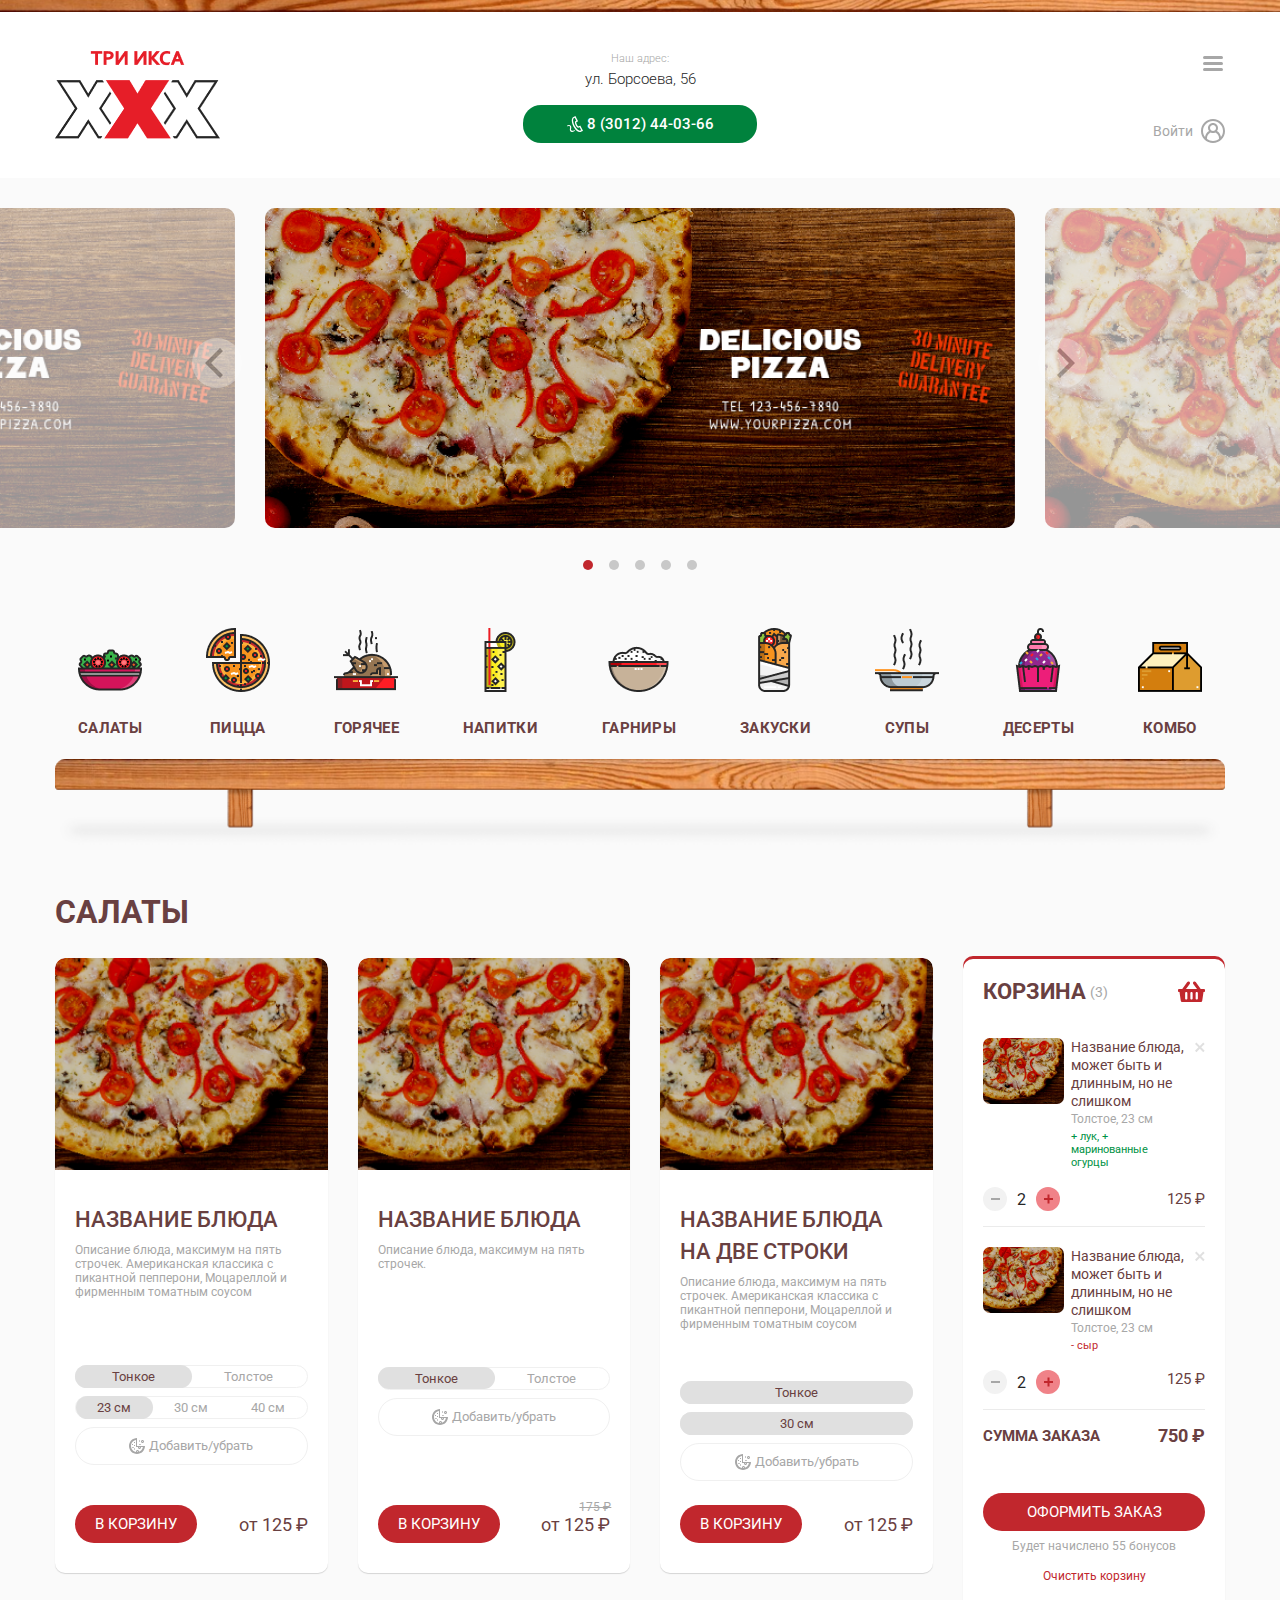
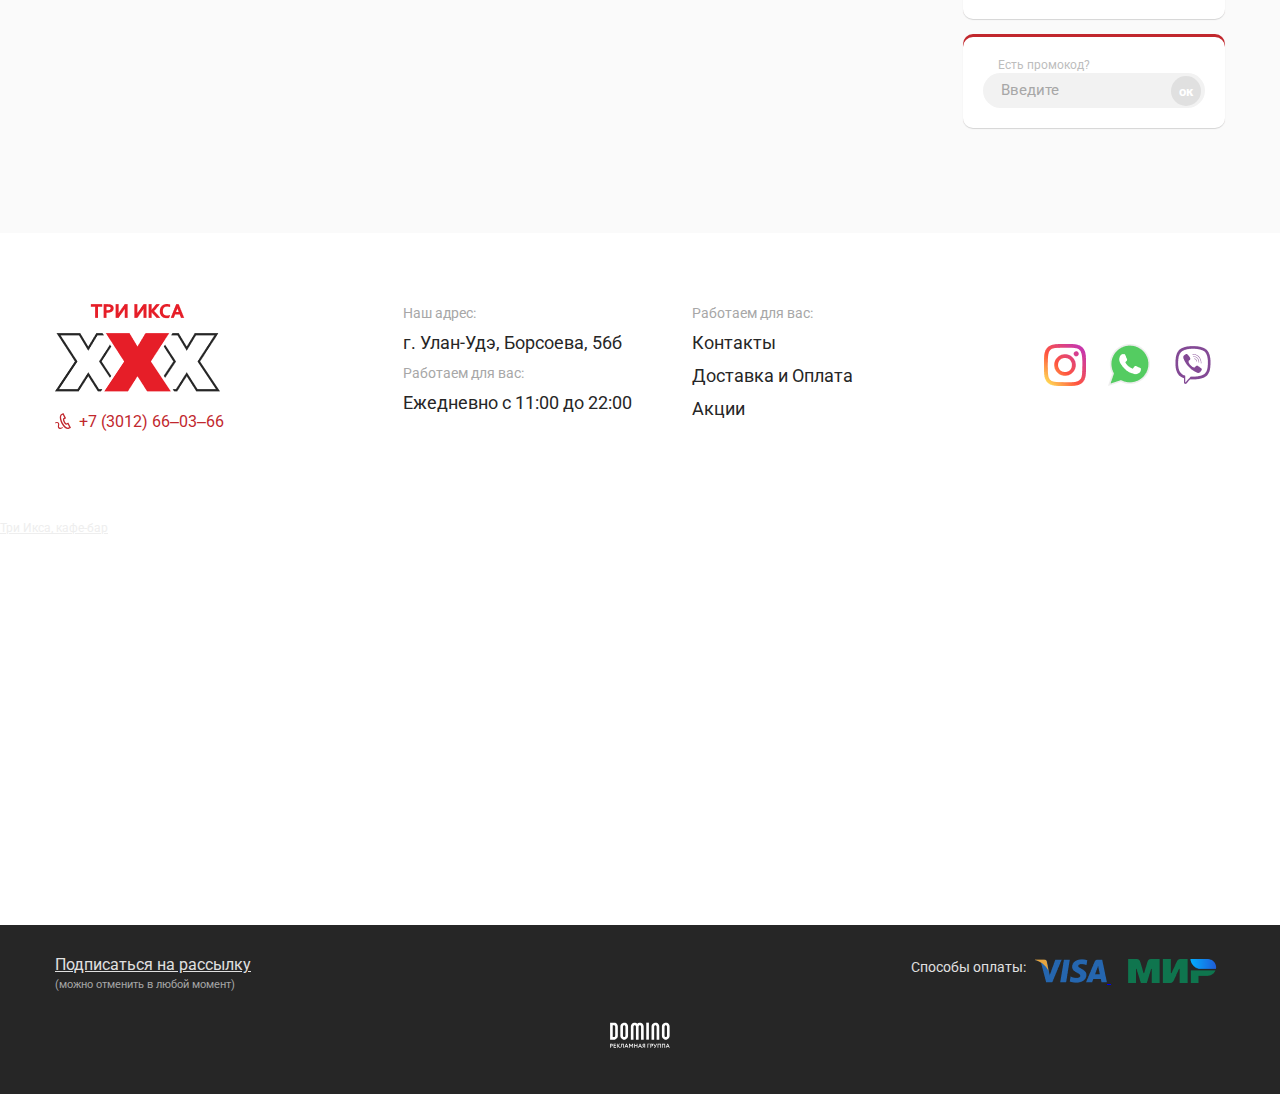
==== commit d8ab9edc: "pages" ====
--- a/index.html
+++ b/index.html
@@ -16,7 +16,7 @@
         <div class="container">
             <div class="header-wrapper d-flex">
                 <div class="header-logo">
-                    <a href="#">
+                    <a href="/promotion.html">
                         <picture class="logo-image-block">
                             <img src="/assets/images/tri-iksa.logo.png" alt="">
                         </picture>
@@ -34,7 +34,8 @@
                 </div>
                 <div class="header-actions d-flex">
                     <span class="header-menu d-flex">
-                        <img src="/assets/icons/Menu.svg" alt="">
+                        <img class="active" src="/assets/icons/Menu.svg" alt="">
+                        <img src="/assets/icons/Close.svg" alt="">
                     </span>
                     <a class="header-login d-flex align-items-center" href="#">
                         <span class="login-name mr-2">Войти</span>
@@ -172,14 +173,14 @@
                                         Название блюда
                                     </div>
                                     <div class="d-flex justify-content-between align-items-center">
-                                        <div class="price">125 ₽</div>
+                                        <div class="price">от 125 ₽</div>
                                         <div class="sale"></div>
                                         <button class="btn" data-product="472" onclick="dataSetInfo(this)">
                                             <svg width="11" height="12" viewBox="0 0 11 12" fill="none"
                                                 xmlns="http://www.w3.org/2000/svg">
                                                 <rect x="1" y="5" width="9" height="2" fill="white" />
-                                                <rect x="4.5" y="10.5" width="9" height="2" transform="rotate(-90 4.5 10.5)"
-                                                    fill="white" />
+                                                <rect x="4.5" y="10.5" width="9" height="2"
+                                                    transform="rotate(-90 4.5 10.5)" fill="white" />
                                             </svg>
                                         </button>
                                     </div>
@@ -194,14 +195,14 @@
                                         Название блюда
                                     </div>
                                     <div class="d-flex justify-content-between align-items-center">
-                                        <div class="price">125 ₽</div>
+                                        <div class="price">от 125 ₽</div>
                                         <div class="sale">175 ₽</div>
                                         <button class="btn" data-product="473" onclick="dataSetInfo(this)">
                                             <svg width="11" height="12" viewBox="0 0 11 12" fill="none"
                                                 xmlns="http://www.w3.org/2000/svg">
                                                 <rect x="1" y="5" width="9" height="2" fill="white" />
-                                                <rect x="4.5" y="10.5" width="9" height="2" transform="rotate(-90 4.5 10.5)"
-                                                    fill="white" />
+                                                <rect x="4.5" y="10.5" width="9" height="2"
+                                                    transform="rotate(-90 4.5 10.5)" fill="white" />
                                             </svg>
                                         </button>
                                     </div>
@@ -216,14 +217,14 @@
                                         Название блюда две строки макс.
                                     </div>
                                     <div class="d-flex justify-content-between align-items-center">
-                                        <div class="price">125 ₽</div>
+                                        <div class="price">от 125 ₽</div>
                                         <div class="sale"></div>
                                         <button class="btn" data-product="474" onclick="dataSetInfo(this)">
                                             <svg width="11" height="12" viewBox="0 0 11 12" fill="none"
                                                 xmlns="http://www.w3.org/2000/svg">
                                                 <rect x="1" y="5" width="9" height="2" fill="white" />
-                                                <rect x="4.5" y="10.5" width="9" height="2" transform="rotate(-90 4.5 10.5)"
-                                                    fill="white" />
+                                                <rect x="4.5" y="10.5" width="9" height="2"
+                                                    transform="rotate(-90 4.5 10.5)" fill="white" />
                                             </svg>
                                         </button>
                                     </div>
@@ -289,7 +290,7 @@
                                     <div
                                         class="product-card_bottom d-flex justify-content-between align-items-center mt-3">
                                         <a class="product-card_add_to_cart btn btn-primary" href="#">В корзину</a>
-                                        <span class="price">125 ₽</span>
+                                        <span class="price">от 125 ₽</span>
                                         <span class="sale"></span>
                                     </div>
                                 </div>
@@ -391,7 +392,7 @@
                                     <div
                                         class="product-card_bottom d-flex justify-content-between align-items-center mt-3">
                                         <a class="product-card_add_to_cart btn btn-primary" href="#">В корзину</a>
-                                        <span class="price">125 ₽</span>
+                                        <span class="price">от 125 ₽</span>
                                         <span class="sale">175 ₽</span>
                                     </div>
                                 </div>
@@ -488,7 +489,7 @@
                                     <div
                                         class="product-card_bottom d-flex justify-content-between align-items-center mt-3">
                                         <a class="product-card_add_to_cart btn btn-primary" href="#">В корзину</a>
-                                        <span class="price">125 ₽</span>
+                                        <span class="price">от 125 ₽</span>
                                         <span class="sale"></span>
                                     </div>
                                 </div>
@@ -574,9 +575,23 @@
                                             <div
                                                 class="cart-item_bottom d-flex justify-content-between align-items-center">
                                                 <div class="count-group d-flex align-items-center">
-                                                    <button class="btn">-</button>
+                                                    <button class="btn"><svg width="24" height="24" viewBox="0 0 24 24"
+                                                            fill="none" xmlns="http://www.w3.org/2000/svg">
+                                                            <circle cx="12" cy="12" r="12" fill="#F2F2F2" />
+                                                            <rect x="8" y="11" width="9" height="2" fill="#A7A7A7" />
+                                                        </svg>
+                                                    </button>
                                                     <span>2</span>
-                                                    <button class="btn add">+</button>
+                                                    <button class="btn add"><svg width="24" height="24"
+                                                            viewBox="0 0 24 24" fill="none"
+                                                            xmlns="http://www.w3.org/2000/svg">
+                                                            <circle opacity="0.1" cx="12" cy="12" r="12"
+                                                                fill="#E61E28" />
+                                                            <rect x="8" y="11" width="9" height="2" fill="#C1272D" />
+                                                            <rect x="11.5" y="16.5" width="9" height="2"
+                                                                transform="rotate(-90 11.5 16.5)" fill="#C1272D" />
+                                                        </svg>
+                                                    </button>
                                                 </div>
                                                 <div class="value">125 ₽</div>
                                             </div>
@@ -599,9 +614,23 @@
                                             </div>
                                             <div class="cart-item_bottom d-flex justify-content-between">
                                                 <div class="count-group d-flex align-items-center">
-                                                    <button class="btn">-</button>
+                                                    <button class="btn"><svg width="24" height="24" viewBox="0 0 24 24"
+                                                            fill="none" xmlns="http://www.w3.org/2000/svg">
+                                                            <circle cx="12" cy="12" r="12" fill="#F2F2F2" />
+                                                            <rect x="8" y="11" width="9" height="2" fill="#A7A7A7" />
+                                                        </svg>
+                                                    </button>
                                                     <span>2</span>
-                                                    <button class="btn add">+</button>
+                                                    <button class="btn add"><svg width="24" height="24"
+                                                            viewBox="0 0 24 24" fill="none"
+                                                            xmlns="http://www.w3.org/2000/svg">
+                                                            <circle opacity="0.1" cx="12" cy="12" r="12"
+                                                                fill="#E61E28" />
+                                                            <rect x="8" y="11" width="9" height="2" fill="#C1272D" />
+                                                            <rect x="11.5" y="16.5" width="9" height="2"
+                                                                transform="rotate(-90 11.5 16.5)" fill="#C1272D" />
+                                                        </svg>
+                                                    </button>
                                                 </div>
                                                 <div class="value">125 ₽</div>
                                             </div>
@@ -611,7 +640,7 @@
                                         <span>Сумма заказа</span>
                                         <span>750 ₽</span>
                                     </div>
-                                    <button class="btn btn-primary mt-5">
+                                    <button class="btn btn-primary mt-3">
                                         оформить заказ
                                     </button>
                                     <p class="points mt-2">Будет начислено 55 бонусов</p>
@@ -619,8 +648,8 @@
                                 </div>
                             </details>
                         </div>
-                        <div class="cart-wrapper">
-                            <span style="color: #BDBDBD; font-size: 12px; padding-left: 10px;">Есть промокод?</span>
+                        <div class="cart-wrapper promo">
+                            <span style="color: #BDBDBD; font-size: 12px; padding-left: 15px;">Есть промокод?</span>
                             <div class="cart-promo-code">
                                 <input type="text" placeholder="Введите">
                                 <button class="btn" type="submit">ок</button>
@@ -630,33 +659,67 @@
                 </div>
             </div>
         </div>
-        <ul class="header-list-menu">
-            <li>
-                <a href="#" class="link">
-                    Контакты
-                </a>
-            </li>
-            <li>
-                <a href="#" class="link">
-                    Доставка и Оплата
-                </a>
-            </li>
-            <li>
-                <a href="#" class="link">
-                    Акции
-                </a>
-            </li>
-        </ul>
+        <div class="header-list-menu">
+            <ul>
+                <li>
+                    <a href="#" class="link">
+                        Контакты
+                    </a>
+                </li>
+                <li>
+                    <a href="#" class="link">
+                        Доставка и Оплата
+                    </a>
+                </li>
+                <li>
+                    <a href="#" class="link">
+                        Акции
+                    </a>
+                </li>
+            </ul>
+            <div class="mobile-add-info ">
+                <div class="top d-flex flex-column align-items-center">
+                    <small>Наш адрес:</small>
+                    <p>ул. Борсоева, 56</p>
+                    <a class="btn my-2" href="#">
+                        <img class="mr-1" src="/assets/icons/phone.svg" alt="">
+                        <span>8 (3012) 44-03-66</span>
+                    </a>
+                </div>
+                <div class="socials mt-3">
+                    <div class="d-flex">
+                        <a href="#" class="link mx-2">
+                            <img src="/assets/icons/instagram.png" alt="">
+                        </a>
+                        <a href="#" class="link mx-2">
+                            <img src="/assets/icons/whatsapp.png" alt="">
+                        </a>
+                        <a href="#" class="link mx-2">
+                            <img src="/assets/icons/viber.png" alt="">
+                        </a>
+                    </div>
+                </div>
+            </div>
+        </div>
     </main>
+    <a class="mini-cart mini-cart_link link" href="#">
+        <span>750 ₽</span>
+        <svg width="27" height="24" viewBox="0 0 27 24" fill="none" xmlns="http://www.w3.org/2000/svg">
+            <path
+                d="M27 10.125V10.875C27 11.4963 26.4963 12 25.875 12H25.5L24.276 20.5682C24.1176 21.6767 23.1683 22.5 22.0486 22.5H4.95141C3.8317 22.5 2.88239 21.6767 2.724 20.5682L1.5 12H1.125C0.503672 12 0 11.4963 0 10.875V10.125C0 9.50368 0.503672 9.00001 1.125 9.00001H4.28161L9.28692 2.11778C9.77419 1.44784 10.7123 1.29967 11.3823 1.78693C12.0523 2.2742 12.2004 3.21231 11.7131 3.88229L7.99111 9.00001H19.0089L15.2869 3.88225C14.7996 3.21231 14.9478 2.27415 15.6178 1.78689C16.2877 1.29962 17.2259 1.44775 17.7131 2.11773L22.7184 9.00001H25.875C26.4963 9.00001 27 9.50368 27 10.125ZM14.625 18.375V13.125C14.625 12.5037 14.1213 12 13.5 12C12.8787 12 12.375 12.5037 12.375 13.125V18.375C12.375 18.9963 12.8787 19.5 13.5 19.5C14.1213 19.5 14.625 18.9963 14.625 18.375ZM19.875 18.375V13.125C19.875 12.5037 19.3713 12 18.75 12C18.1287 12 17.625 12.5037 17.625 13.125V18.375C17.625 18.9963 18.1287 19.5 18.75 19.5C19.3713 19.5 19.875 18.9963 19.875 18.375ZM9.375 18.375V13.125C9.375 12.5037 8.87133 12 8.25 12C7.62867 12 7.125 12.5037 7.125 13.125V18.375C7.125 18.9963 7.62867 19.5 8.25 19.5C8.87133 19.5 9.375 18.9963 9.375 18.375Z"
+                fill="white" />
+        </svg>
+    </a>
     <footer class="footer-wrapper">
         <div class="footer-top">
             <div class="container">
-                <div class="d-flex justify-content-between flex-wrap">
+                <div
+                    class="d-flex flex-column flex-md-row justify-content-md-between justify-content-center align-items-center flex-wrap">
                     <div class="footer-top_logo d-flex flex-column">
                         <picture>
                             <img src="/assets/images/tri-iksa.logo.png" alt="">
                         </picture>
-                        <a href="#" class="link mt-3">
+                        <a href="#" class="link mt-3 d-flex align-items-center">
                             <svg class="mr-2" width="16" height="16" viewBox="0 0 16 16" fill="none"
                                 xmlns="http://www.w3.org/2000/svg">
                                 <path fill="var(--primary-color)"
@@ -666,7 +729,8 @@
                             <span>+7 (3012) 66‒03‒66</span>
                         </a>
                     </div>
-                    <div class="footer-top_content d-flex">
+                    <div
+                        class="footer-top_content d-flex flex-column flex-md-row align-items-center align-items-md-start">
                         <div class="footer-top_info">
                             <div class="footer-top_group">
                                 <span>Наш адрес:</span>
@@ -723,25 +787,26 @@
                     href="https://yandex.ru/maps/org/tri_iksa_kafe_bar/36108488982/?utm_medium=mapframe&utm_source=maps"
                     style="color:#eee;font-size:12px;position:absolute;top:0px;">Три Икса, кафе-бар</a><iframe
                     src="https://yandex.ru/map-widget/v1/-/CCUMVXRZSB" width="100%" height="400" frameborder="0"
-                    allowfullscreen="true" style="position:relative;" style="pointer-events: none;"
-                    loading="false"></iframe></div>
+                    allowfullscreen="true" style="position:relative;" loading="false"></iframe></div>
         </div>
         <div class="footer-bottom">
             <div class="container">
                 <div class="d-flex flex-column">
-                    <div class="d-flex justify-content-between">
+                    <div class="d-flex flex-column flex-md-row justify-content-between align-items-center">
                         <div class="d-flex flex-column">
                             <a href="#" class="link">Подписаться на рассылку</a>
                             <p class="mt-1">(можно отменить в любой момент)</p>
                         </div>
                         <div class="pay-services">
                             <span>Способы оплаты:</span>
-                            <a class="mx-2" href="#">
-                                <img src="/assets/icons/visa.png" alt="">
-                            </a>
-                            <a class="mx-2" href="#">
-                                <img src="/assets/icons/mir-logo.png" alt="">
-                            </a>
+                            <div>
+                                <a class="mx-2" href="#">
+                                    <img src="/assets/icons/visa.png" alt="">
+                                </a>
+                                <a class="mx-2" href="#">
+                                    <img src="/assets/icons/mir-logo.png" alt="">
+                                </a>
+                            </div>
                         </div>
                     </div>
                     <div class="copyrate d-flex justify-content-center mt-4">
--- a/assets/styles/main.css
+++ b/assets/styles/main.css
@@ -50,6 +50,18 @@
   text-transform: uppercase;
   color: #694041;
   padding: 45px 0 30px;
+}
+
+.section-title.h1 {
+  font-size: 42px;
+  text-transform: none;
+}
+
+.section-title.h3 {
+  font-size: 22px;
+  font-weight: 500;
+  padding: 0;
+  text-transform: none;
 }
 
 details {
@@ -74,8 +86,41 @@
   z-index: -1;
 }
 
+details[open] .expand {
+  -webkit-animation-name: fadeInDown;
+          animation-name: fadeInDown;
+  -webkit-animation-duration: 0.5s;
+          animation-duration: 0.5s;
+}
+
 details[open]::before {
   opacity: .6;
+}
+
+@-webkit-keyframes fadeInDown {
+  0% {
+    opacity: 0;
+    -webkit-transform: translateY(-0.75em);
+            transform: translateY(-0.75em);
+  }
+  100% {
+    opacity: 1;
+    -webkit-transform: translateY(0);
+            transform: translateY(0);
+  }
+}
+
+@keyframes fadeInDown {
+  0% {
+    opacity: 0;
+    -webkit-transform: translateY(-0.75em);
+            transform: translateY(-0.75em);
+  }
+  100% {
+    opacity: 1;
+    -webkit-transform: translateY(0);
+            transform: translateY(0);
+  }
 }
 
 summary {
@@ -126,10 +171,6 @@
   .sticky {
     position: relative;
   }
-}
-
-.overflow {
-  overflow: hidden;
 }
 
 .link {
@@ -163,6 +204,12 @@
 
 .btn-primary:hover {
   background: #C0161C;
+}
+
+@media screen and (max-width: 768px) {
+  .not-main {
+    display: none !important;
+  }
 }
 
 .header {
@@ -319,6 +366,14 @@
   cursor: pointer;
 }
 
+.header-wrapper .header-actions .header-menu img {
+  display: none;
+}
+
+.header-wrapper .header-actions .header-menu img.active {
+  display: block;
+}
+
 .header-wrapper .header-actions .header-login {
   color: #A7A7A7;
   text-decoration: none;
@@ -345,24 +400,18 @@
 }
 
 .header-list-menu {
-  padding: 12px;
-  display: -webkit-box;
-  display: -ms-flexbox;
-  display: flex;
-  -webkit-box-pack: end;
-      -ms-flex-pack: end;
-          justify-content: flex-end;
+  padding: 16px;
   width: 50%;
   margin-right: 24px;
   background: #FFFFFF;
   opacity: 0;
-  -webkit-transform: translate(30%, 20%);
-          transform: translate(30%, 20%);
+  -webkit-transform: translate(50%, -200%);
+          transform: translate(50%, -200%);
   position: absolute;
   top: 38px;
   left: -10px;
-  -webkit-transition: .2s all;
-  transition: .2s all;
+  -webkit-transition: .3s all;
+  transition: .3s all;
   z-index: 5;
 }
 
@@ -376,6 +425,17 @@
   .header-list-menu {
     width: 100%;
     margin-right: 0;
+    padding: 12px;
+    display: -webkit-box;
+    display: -ms-flexbox;
+    display: flex;
+    -webkit-box-pack: justify;
+        -ms-flex-pack: justify;
+            justify-content: space-between;
+    -webkit-box-orient: vertical;
+    -webkit-box-direction: normal;
+        -ms-flex-direction: column;
+            flex-direction: column;
   }
 }
 
@@ -386,6 +446,28 @@
   }
 }
 
+.header-list-menu .mobile-add-info {
+  display: none;
+}
+
+@media screen and (max-width: 990px) {
+  .header-list-menu .mobile-add-info {
+    display: -webkit-box;
+    display: -ms-flexbox;
+    display: flex;
+    -webkit-box-orient: vertical;
+    -webkit-box-direction: normal;
+        -ms-flex-direction: column;
+            flex-direction: column;
+    -webkit-box-pack: justify;
+        -ms-flex-pack: justify;
+            justify-content: space-between;
+    -webkit-box-align: center;
+        -ms-flex-align: center;
+            align-items: center;
+  }
+}
+
 .header-list-menu.visible {
   opacity: 1;
   -webkit-transform: translate(75%, 0);
@@ -401,9 +483,33 @@
 
 @media screen and (max-width: 990px) {
   .header-list-menu.visible {
-    -webkit-transform: translate(0, 300px);
-            transform: translate(0, 300px);
-    height: calc( 100vh - 280px);
+    -webkit-transform: translate(0, 280px);
+            transform: translate(0, 280px);
+    height: calc( 100vh - 315px);
+    left: 0;
+  }
+}
+
+@media screen and (max-width: 576px) {
+  .header-list-menu.visible {
+    -webkit-transform: translate(0, 100px);
+            transform: translate(0, 100px);
+    height: calc( 100vh - 138px);
+    width: 100%;
+  }
+}
+
+.header-list-menu ul {
+  display: -webkit-box;
+  display: -ms-flexbox;
+  display: flex;
+  -webkit-box-pack: end;
+      -ms-flex-pack: end;
+          justify-content: flex-end;
+}
+
+@media screen and (max-width: 990px) {
+  .header-list-menu ul {
     -webkit-box-orient: vertical;
     -webkit-box-direction: normal;
         -ms-flex-direction: column;
@@ -417,32 +523,43 @@
   }
 }
 
+.header-list-menu ul li {
+  list-style: none;
+}
+
 @media screen and (max-width: 576px) {
-  .header-list-menu.visible {
-    -webkit-transform: translate(0, 100px);
-            transform: translate(0, 100px);
-    height: calc( 100vh - 110px);
-    width: 103%;
-  }
-}
-
-.header-list-menu.visible li {
-  list-style: none;
-}
-
-@media screen and (max-width: 576px) {
-  .header-list-menu.visible li {
+  .header-list-menu ul li {
     margin: 15px 0;
   }
 }
 
-.header-list-menu.visible li .link {
+.header-list-menu ul li .link {
   color: #694041;
   text-transform: uppercase;
-  font-size: 22px;
+  font-size: 15px;
   padding: 0 5px;
   position: relative;
   margin: 0 10px;
+}
+
+.header-list-menu .btn {
+  color: #FFFFFF;
+  background: #00823D;
+  font-size: 15px;
+  font-weight: 500;
+  border-radius: 18px;
+  padding: 10px 25px;
+}
+
+.header-list-menu small {
+  font-size: 12px;
+  color: #A7A7A7;
+  font-weight: 300;
+}
+
+.header-list-menu p {
+  font-size: 15;
+  font-weight: 300;
 }
 
 .banner {
@@ -604,6 +721,47 @@
   text-transform: uppercase;
 }
 
+.mini-cart {
+  display: none !important;
+}
+
+@media screen and (max-width: 768px) {
+  .mini-cart {
+    display: block !important;
+    opacity: 0;
+    background: #C1272D;
+    padding: 10px 20px;
+    border-radius: 50px;
+    z-index: 90;
+    position: fixed;
+    bottom: 8%;
+    right: 20px;
+    -webkit-transition: all 0.4s ease-in-out 0s;
+    transition: all 0.4s ease-in-out 0s;
+    -webkit-transition-delay: .3s;
+            transition-delay: .3s;
+  }
+}
+
+.mini-cart_link {
+  display: -webkit-box;
+  display: -ms-flexbox;
+  display: flex;
+  -webkit-box-pack: center;
+      -ms-flex-pack: center;
+          justify-content: center;
+  -webkit-box-align: center;
+      -ms-flex-align: center;
+          align-items: center;
+}
+
+.mini-cart span {
+  color: #FFFFFF;
+  margin-right: 10px;
+  font-size: 22px;
+  font-weight: 500;
+}
+
 .products-cart-wrapper {
   position: relative;
 }
@@ -636,6 +794,12 @@
 .products-cart-wrapper .grid .cart {
   position: relative;
   margin-top: 105px;
+}
+
+@media screen and (max-width: 768px) {
+  .products-cart-wrapper .grid .cart {
+    display: none;
+  }
 }
 
 .products-cart-wrapper .grid .cart .cart-wrapper {
@@ -707,8 +871,6 @@
 }
 
 .products-cart-wrapper .grid .cart .cart-wrapper .expand .cart-item_bottom .btn {
-  padding: 4px;
-  background: #F2F2F2;
   border-radius: 50px;
   color: #A7A7A7;
   font-size: 20px;
@@ -723,12 +885,20 @@
   -webkit-box-pack: center;
       -ms-flex-pack: center;
           justify-content: center;
+  -webkit-box-align: center;
+      -ms-flex-align: center;
+          align-items: center;
   outline-color: transparent;
 }
 
+.products-cart-wrapper .grid .cart .cart-wrapper .expand .cart-item_bottom .btn:active {
+  -webkit-transform: scale(0.95);
+          transform: scale(0.95);
+}
+
 .products-cart-wrapper .grid .cart .cart-wrapper .expand .cart-item_bottom .btn.add {
-  background: #e61e28de;
-  color: #262626;
+  background: #e61e2880;
+  color: #C1272D;
 }
 
 .products-cart-wrapper .grid .cart .cart-wrapper .expand .cart-item_bottom .btn:hover {
@@ -803,8 +973,8 @@
 
 @media screen and (max-width: 576px) {
   .products-wrapper {
-    gap: 10px;
-    margin: 0 -14px;
+    gap: 0;
+    margin: 0 -15px;
   }
 }
 
@@ -1107,7 +1277,7 @@
     display: -webkit-box;
     display: -ms-flexbox;
     display: flex;
-    padding: 5px 20px;
+    padding: 20px;
     background: #FFFFFF;
     border-bottom: 1px solid #BDBDBD;
   }
@@ -1169,6 +1339,120 @@
   font-weight: 500;
   line-height: 26px;
   color: #694041;
+  margin-bottom: 10px;
+}
+
+.promotions-wrapper {
+  display: -webkit-box;
+  display: -ms-flexbox;
+  display: flex;
+  -webkit-box-orient: vertical;
+  -webkit-box-direction: normal;
+      -ms-flex-direction: column;
+          flex-direction: column;
+  gap: 30px;
+}
+
+.promotions-wrapper .promotion-item img {
+  border-radius: 10px;
+  height: auto;
+  max-width: 360px;
+}
+
+@media screen and (max-width: 576px) {
+  .promotions-wrapper .promotion-item img {
+    width: 100%;
+  }
+}
+
+.promotions-wrapper .promotion-item_body {
+  padding: 20px;
+}
+
+@media screen and (max-width: 990px) {
+  .promotions-wrapper .promotion-item_body {
+    padding: 20px 0;
+  }
+}
+
+.promotions-wrapper .promotion-item_body .text {
+  font-weight: 300;
+  font-size: 15px;
+}
+
+.promotions-wrapper .promotion-item_body .btn {
+  width: -webkit-fit-content;
+  width: -moz-fit-content;
+  width: fit-content;
+}
+
+.promotions-wrapper .promotion-item_body .btn:hover {
+  -webkit-transform: scale(1.05);
+          transform: scale(1.05);
+}
+
+.contact-wrapper {
+  display: -webkit-box;
+  display: -ms-flexbox;
+  display: flex;
+  gap: 60px;
+}
+
+@media screen and (max-width: 990px) {
+  .contact-wrapper {
+    -webkit-box-orient: vertical;
+    -webkit-box-direction: normal;
+        -ms-flex-direction: column;
+            flex-direction: column;
+  }
+}
+
+.contact-wrapper .contact-map-form {
+  -webkit-box-flex: 4;
+      -ms-flex: 4;
+          flex: 4;
+}
+
+.contact-wrapper .contact-info {
+  -webkit-box-flex: 3;
+      -ms-flex: 3;
+          flex: 3;
+}
+
+.contact-wrapper .contact-top_group {
+  display: -webkit-box;
+  display: -ms-flexbox;
+  display: flex;
+  -webkit-box-orient: vertical;
+  -webkit-box-direction: normal;
+      -ms-flex-direction: column;
+          flex-direction: column;
+  margin-top: 15px;
+}
+
+.contact-wrapper .contact-top_group span {
+  color: #A7A7A7;
+  font-size: 14px;
+}
+
+.contact-wrapper .contact-top_group ul {
+  padding: 0;
+  margin-top: 10px;
+}
+
+.contact-wrapper .contact-top_group ul .link {
+  color: #262626;
+  margin-bottom: 12px;
+  display: inline-block;
+}
+
+.contact-wrapper .contact-top_group li {
+  list-style: none;
+  font-size: 18px;
+}
+
+.contact-wrapper .contact-top_group .link {
+  color: #262626;
 }
 
 .option_group_map {
@@ -1325,6 +1609,24 @@
   gap: 60px;
 }
 
+@media screen and (max-width: 768px) {
+  .footer-top_content {
+    margin: 30px 0;
+    width: 100%;
+  }
+}
+
+@media screen and (max-width: 768px) {
+  .footer-top_content .footer-top_info, .footer-top_content .footer-top_group {
+    width: 100%;
+    text-align: center;
+  }
+}
+
+.footer-top_content .footer-top_group {
+  margin: 10px 0;
+}
+
 .footer-top_group span {
   color: #A7A7A7;
   font-size: 14px;
@@ -1369,6 +1671,23 @@
   display: flex;
 }
 
+@media screen and (max-width: 768px) {
+  .footer-bottom .pay-services {
+    margin-top: 30px;
+    -webkit-box-orient: vertical;
+    -webkit-box-direction: normal;
+        -ms-flex-direction: column;
+            flex-direction: column;
+    text-align: center;
+  }
+}
+
+@media screen and (max-width: 768px) and (max-width: 768px) {
+  .footer-bottom .pay-services div {
+    margin-top: 10px;
+  }
+}
+
 .footer-bottom p {
   font-size: 11px;
   color: #A7A7A7;
@@ -1378,4 +1697,64 @@
   font-size: 14px;
   color: #E0E0E0;
 }
+
+.contacts-group {
+  gap: 15px;
+}
+
+.input-text-group span {
+  color: #A7A7A7;
+  font-size: 12px;
+  padding-left: 15px;
+}
+
+.input-text-group .input-text {
+  padding: 10px;
+  border: none;
+  background: #F2F2F2;
+  border-radius: 50em;
+  margin-top: 3px;
+  outline: transparent;
+  width: 100%;
+  font-size: 15px;
+  font-weight: 300;
+}
+
+.input-text-group .input-text::-webkit-input-placeholder {
+  font-weight: 300;
+}
+
+.input-text-group .input-text:-ms-input-placeholder {
+  font-weight: 300;
+}
+
+.input-text-group .input-text::-ms-input-placeholder {
+  font-weight: 300;
+}
+
+.input-text-group .input-text::placeholder {
+  font-weight: 300;
+}
+
+.order-wrapper .delivery {
+  max-width: 300px;
+}
+
+.order-wrapper .address_properties {
+  display: -webkit-box;
+  display: -ms-flexbox;
+  display: flex;
+  -webkit-box-align: end;
+      -ms-flex-align: end;
+          align-items: flex-end;
+  gap: 15px;
+}
+
+.order-wrapper .delivery-time {
+  max-width: 300px;
+}
+
+.order-wrapper .pay {
+  max-width: 450px;
+}
 /*# sourceMappingURL=main.css.map */